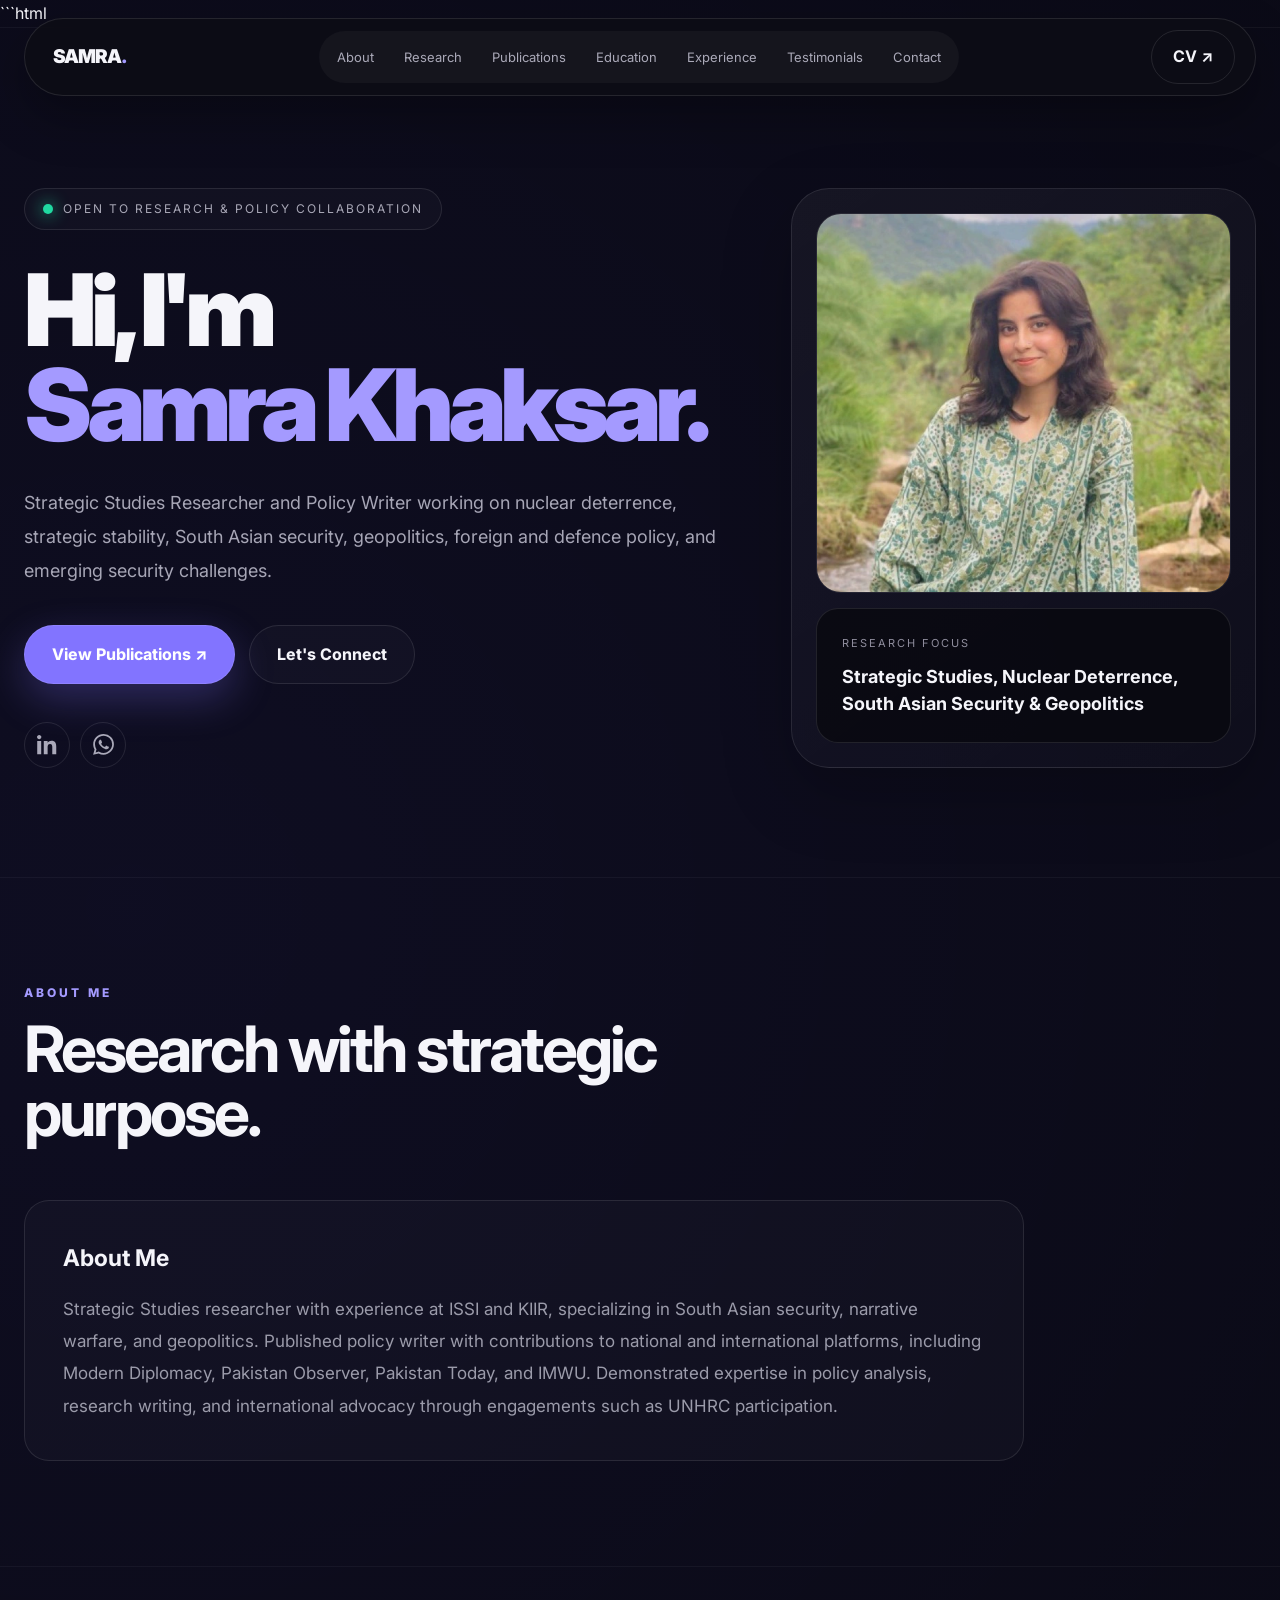
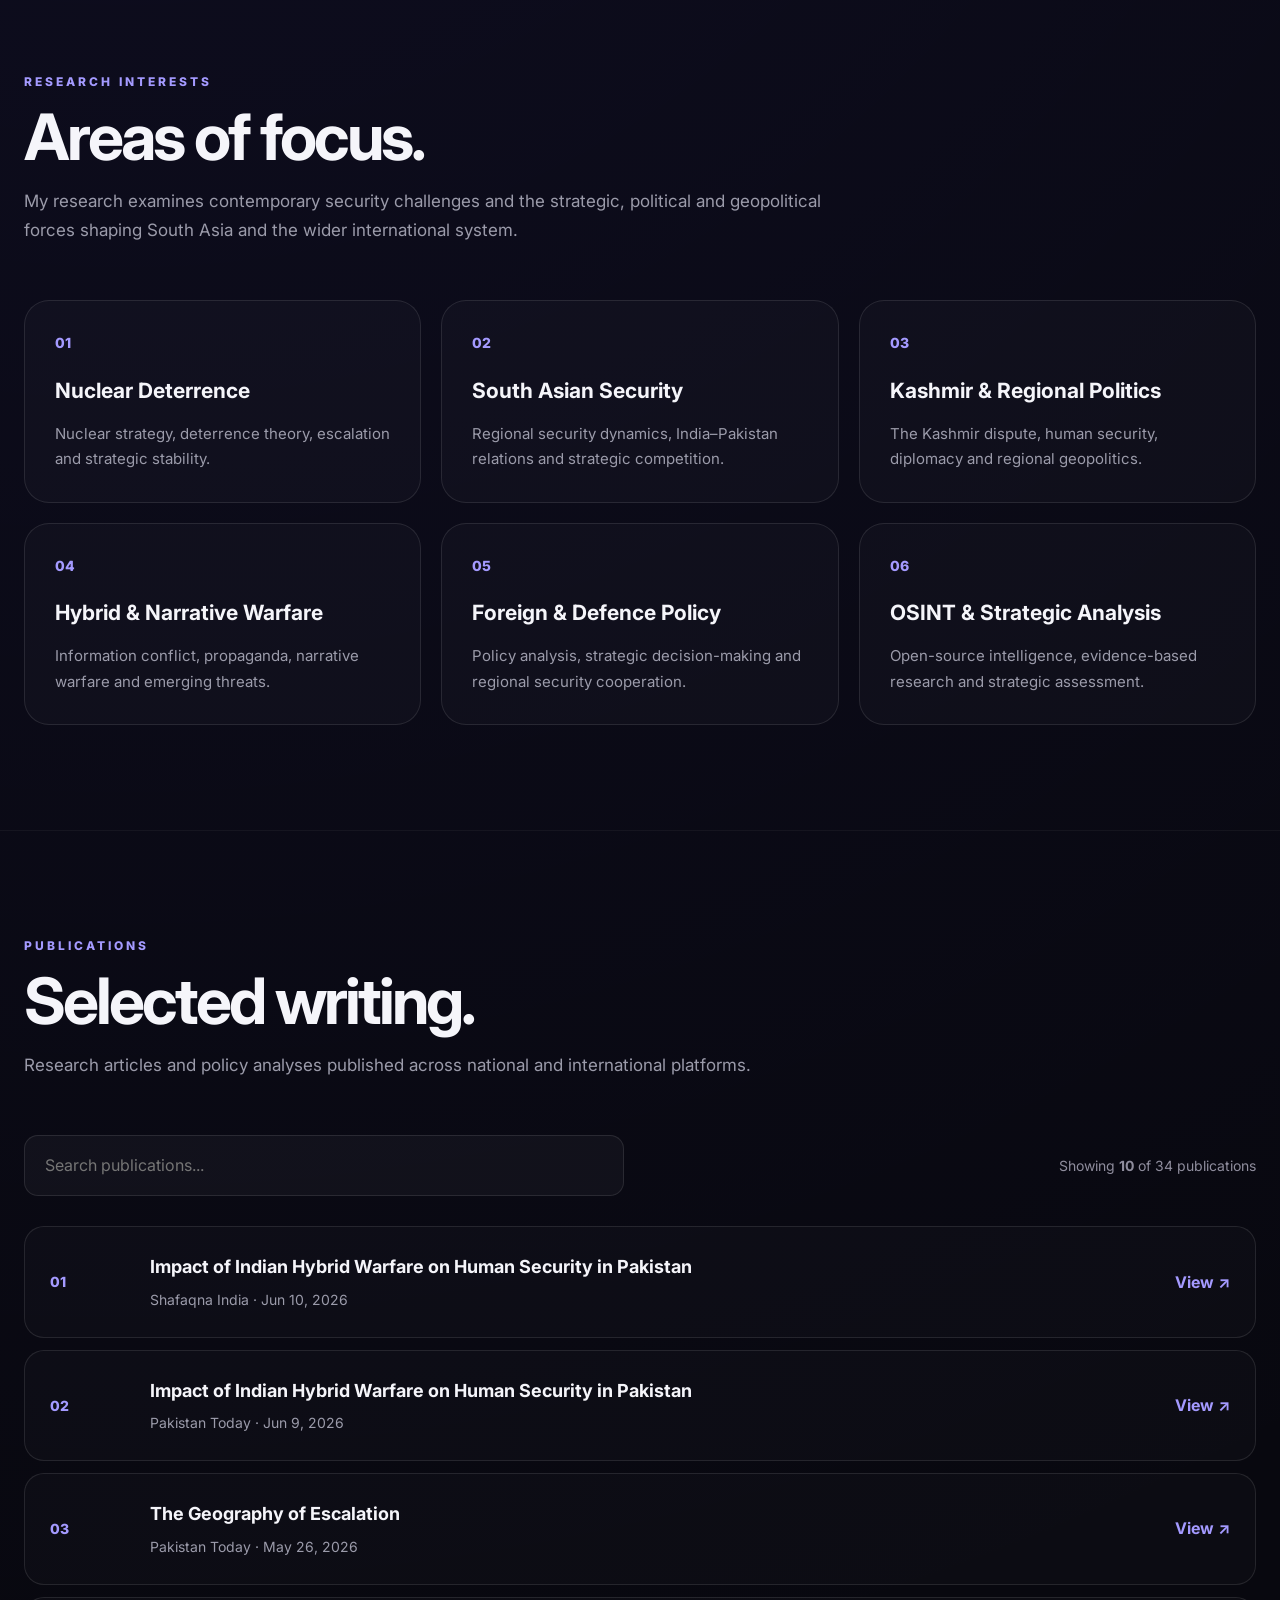
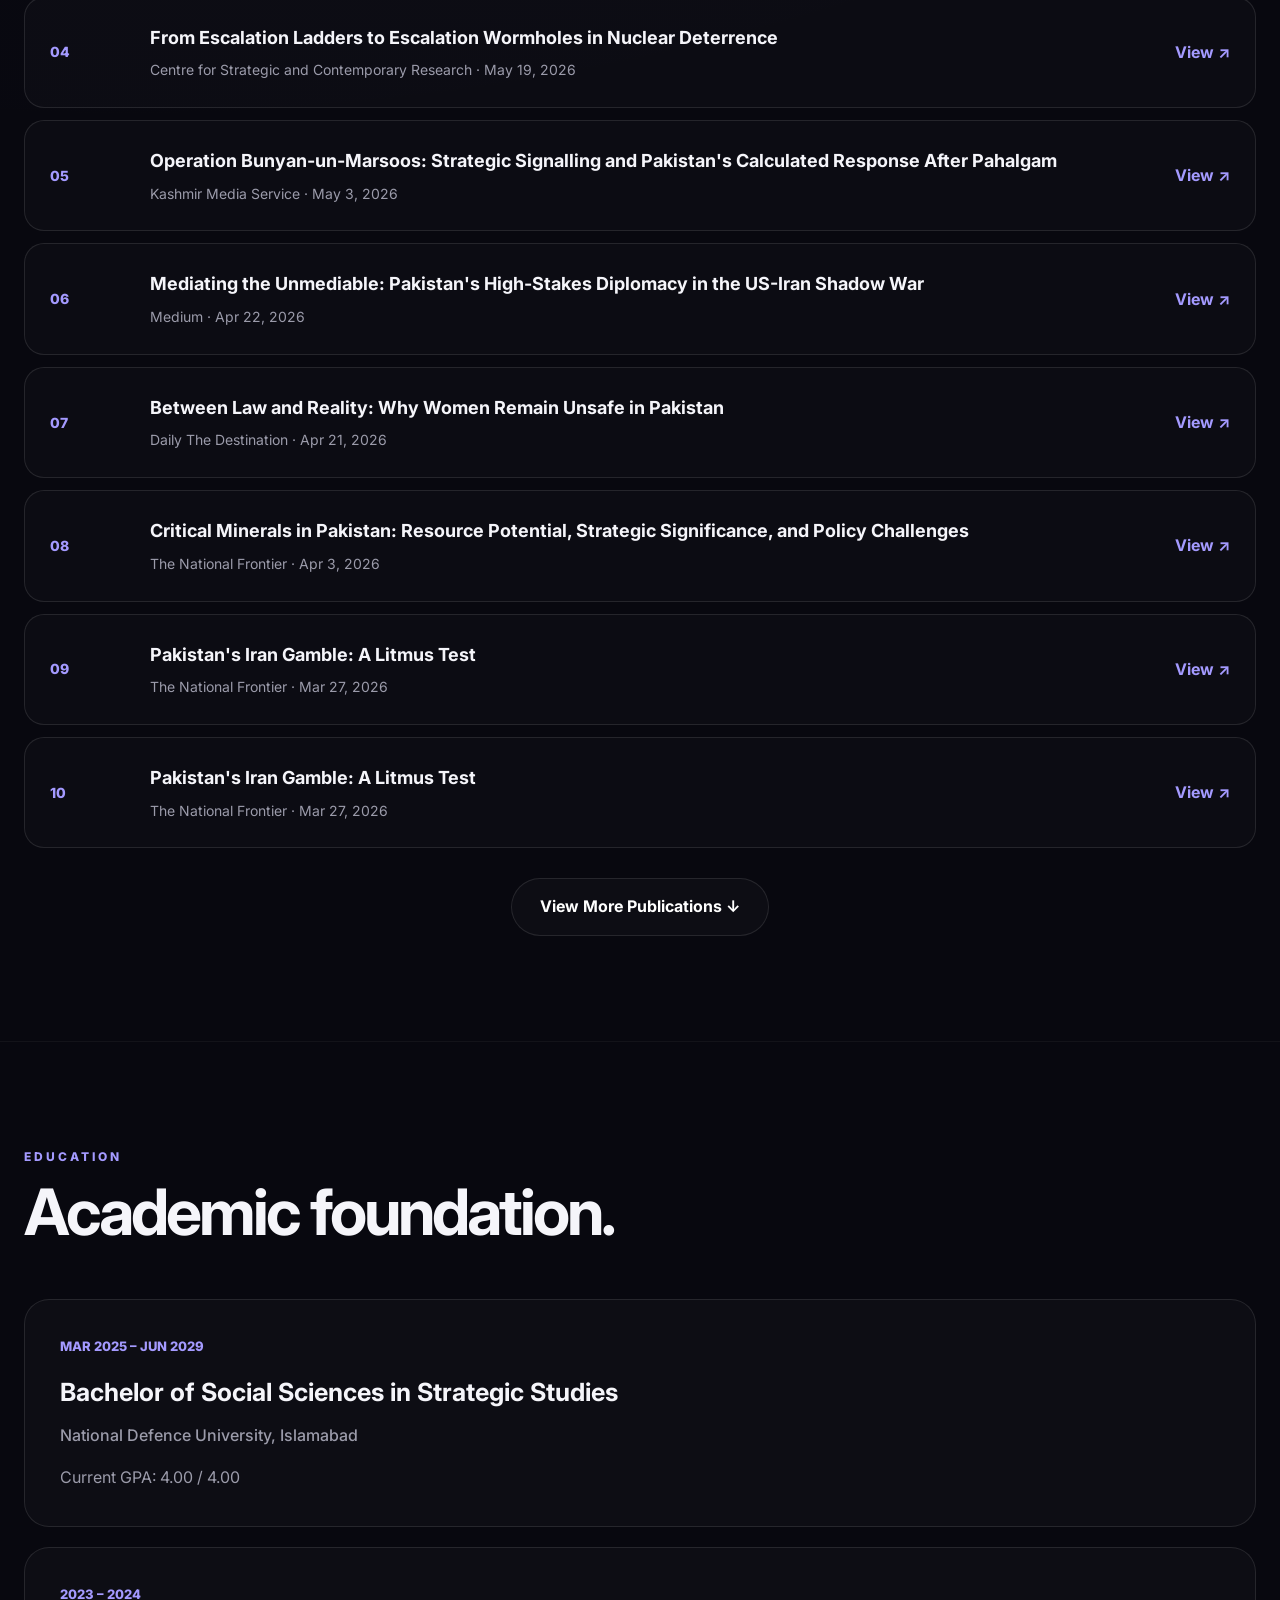
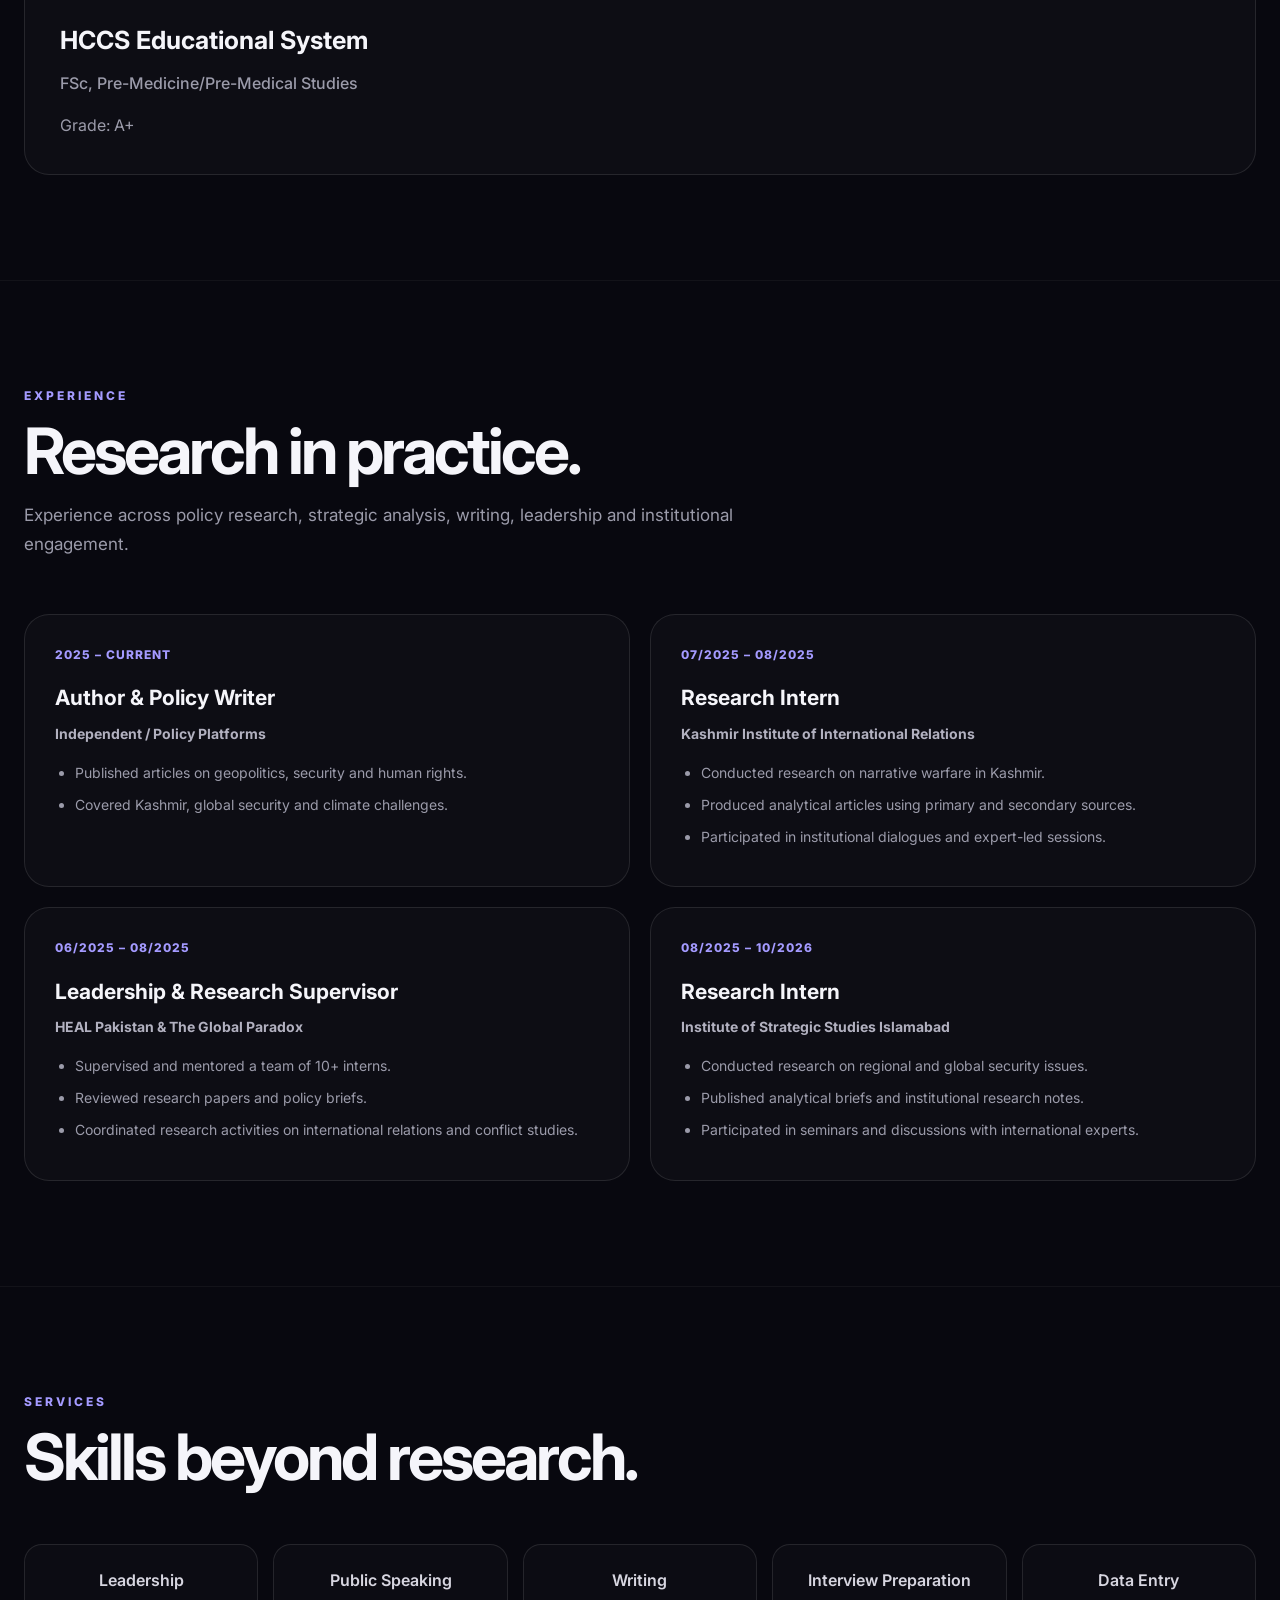
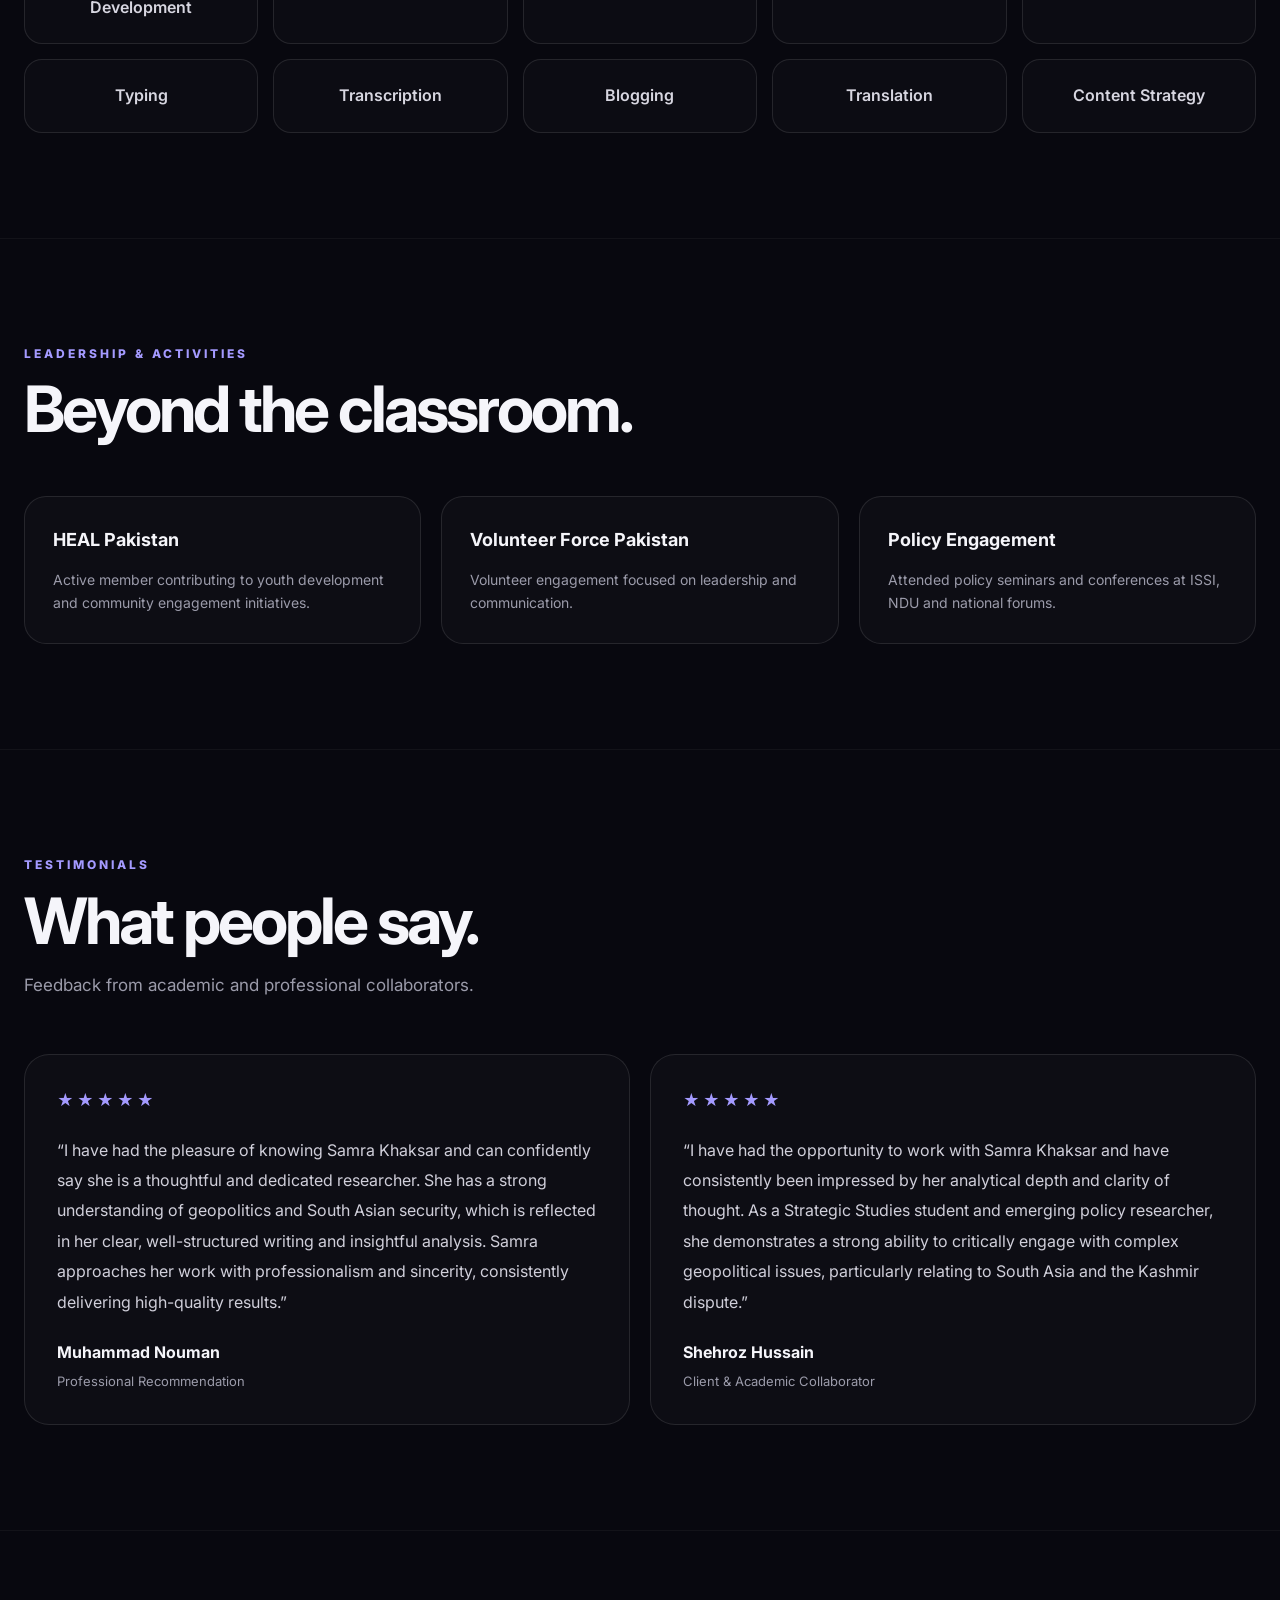
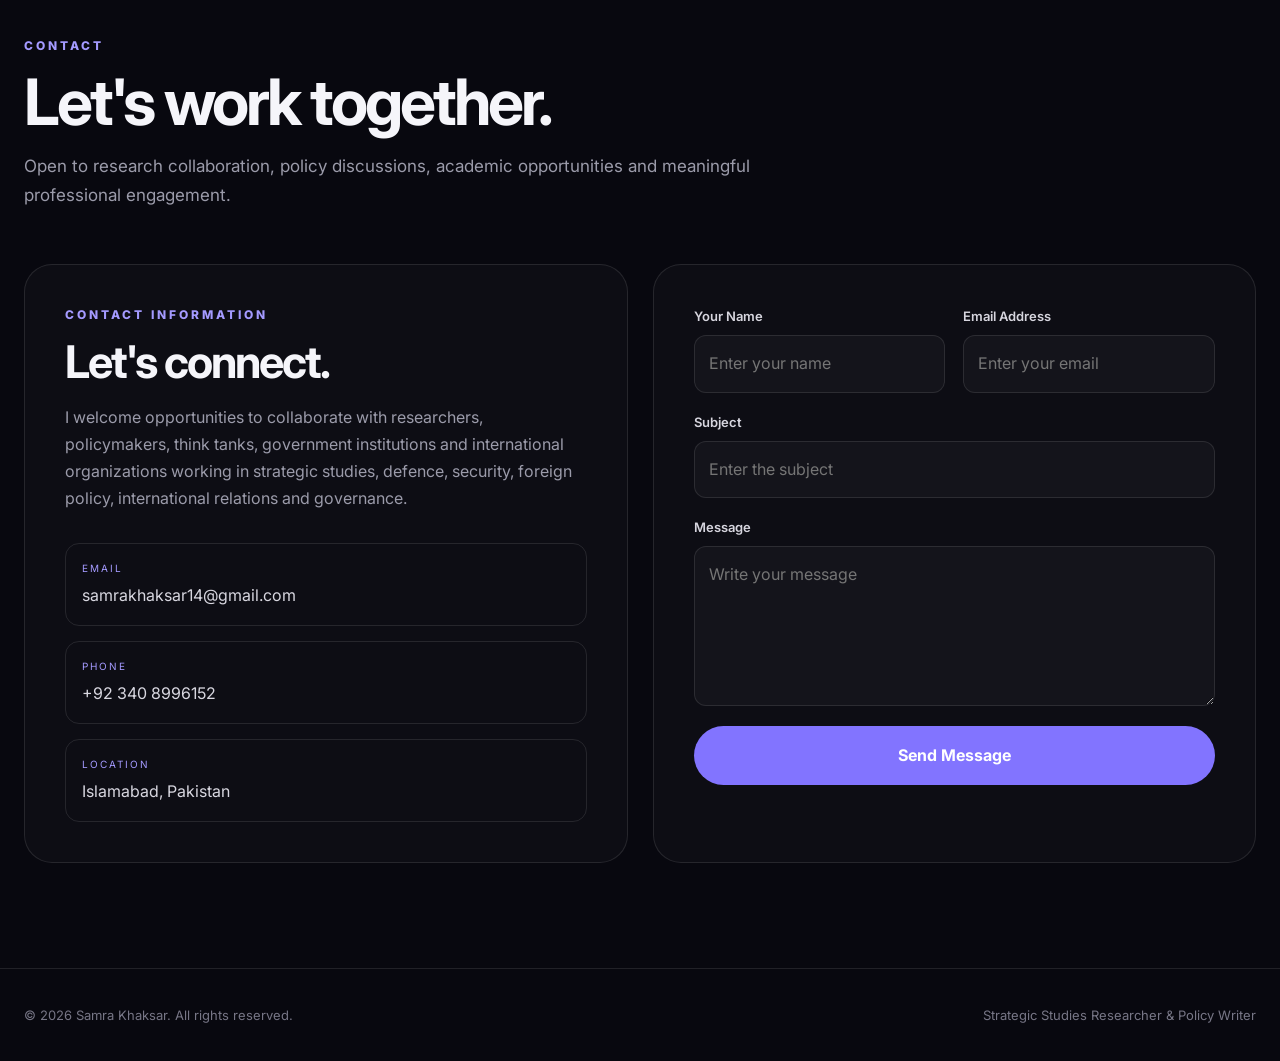
==== index.html @ 2caea09d "Update index.html" ====
```html
<!DOCTYPE html>
<html lang="en">

<head>

    <meta charset="UTF-8">

    <meta name="viewport"
        content="width=device-width, initial-scale=1.0">

    <meta name="description"
        content="Portfolio of Samra Khaksar — Strategic Studies Researcher, Policy Writer and Social Sciences scholar specializing in nuclear deterrence, strategic stability, South Asian security, geopolitics and foreign policy.">

    <meta name="keywords"
        content="Samra Khaksar, Strategic Studies, Researcher, Policy Writer, South Asian Security, Nuclear Deterrence, Geopolitics, Foreign Policy, OSINT">

    <meta name="author"
        content="Samra Khaksar">

    <title>Samra Khaksar | Strategic Studies Researcher</title>


    <!-- FAVICON -->
    <link
        rel="icon"
        type="image/svg+xml"
        href="data:image/svg+xml,%3Csvg xmlns='http://www.w3.org/2000/svg' viewBox='0 0 512 512'%3E%3Crect width='512' height='512' rx='110' fill='%230d0d17'/%3E%3Ccircle cx='256' cy='245' r='190' fill='%238274ff' opacity='.12'/%3E%3Cpath d='M112 185L256 112l144 73-144 73z' fill='%238274ff' stroke='%23a49aff' stroke-width='12'/%3E%3Cpath d='M155 218v49c0 51 46 84 101 84s101-33 101-84v-49' fill='%235148b9' stroke='%23a49aff' stroke-width='10'/%3E%3C/svg%3E">


    <!-- FONTS -->
    <link
        rel="preconnect"
        href="https://fonts.googleapis.com">

    <link
        rel="preconnect"
        href="https://fonts.gstatic.com"
        crossorigin>

    <link
        href="https://fonts.googleapis.com/css2?family=Inter:wght@400;500;600;700;800;900&display=swap"
        rel="stylesheet">


    <style>

        * {
            margin: 0;
            padding: 0;
            box-sizing: border-box;
            scroll-behavior: smooth;
        }


        :root {

            --background: #08080f;
            --background-two: #0d0d17;

            --card: #101018;
            --card-two: #141420;

            --text: #f5f5fa;
            --muted: #9b9baa;

            --purple: #8274ff;
            --purple-light: #a49aff;

            --border: rgba(255,255,255,0.10);

            --green: #20d9a1;

            --max-width: 1250px;
        }


        html {
            scroll-behavior: smooth;
            scroll-padding-top: 120px;
        }


        body {

            font-family:
                Inter,
                -apple-system,
                BlinkMacSystemFont,
                "Segoe UI",
                sans-serif;

            background:

                radial-gradient(
                    circle at 10% 10%,
                    rgba(92,79,255,0.08),
                    transparent 30%
                ),

                var(--background);

            color: var(--text);

            line-height: 1.7;

            overflow-x: hidden;
        }


        a {
            text-decoration: none;
            color: inherit;
        }


        img {
            max-width: 100%;
            display: block;
        }


        button,
        input,
        textarea {
            font: inherit;
        }


        button {
            cursor: pointer;
        }


        .container {

            width:
                min(
                    calc(100% - 48px),
                    var(--max-width)
                );

            margin: auto;
        }


        /* ================= NAVIGATION ================= */

        header {

            position: fixed;

            top: 18px;

            left: 0;

            width: 100%;

            z-index: 9999;

            pointer-events: none;
        }


        .navbar {

            min-height: 78px;

            border: 1px solid var(--border);

            border-radius: 40px;

            background:
                rgba(13,13,22,0.94);

            backdrop-filter: blur(20px);

            display: flex;

            align-items: center;

            justify-content: space-between;

            padding:
                0 20px 0 28px;

            box-shadow:
                0 20px 50px rgba(0,0,0,0.30);

            pointer-events: auto;
        }


        .logo {

            font-size: 19px;

            font-weight: 900;

            letter-spacing: -1px;

            white-space: nowrap;
        }


        .logo span {
            color: var(--purple-light);
        }


        .nav-links {

            display: flex;

            align-items: center;

            gap: 4px;

            background:
                rgba(255,255,255,0.035);

            border-radius: 35px;

            padding: 5px;
        }


        .nav-links a {

            color: #aaa9b8;

            padding: 10px 13px;

            border-radius: 25px;

            font-size: 13px;

            transition: 0.25s ease;
        }


        .nav-links a:hover,
        .nav-links a.active {

            background:
                rgba(255,255,255,0.08);

            color: white;
        }


        .resume-btn {

            border:
                1px solid var(--border);

            padding:
                12px 21px;

            border-radius: 30px;

            font-weight: 700;

            transition: 0.25s ease;

            white-space: nowrap;
        }


        .resume-btn:hover {

            background: white;

            color: #09090f;
        }


        .menu-button {

            display: none;

            border:
                1px solid var(--border);

            background:
                rgba(255,255,255,0.03);

            color: white;

            border-radius: 12px;

            padding: 10px 13px;
        }


        /* ================= HERO ================= */

        .hero {

            min-height: 850px;

            display: flex;

            align-items: center;

            padding:
                150px 0 100px;
        }


        .hero-grid {

            display: grid;

            grid-template-columns:
                minmax(0,1.2fr)
                minmax(360px,0.8fr);

            gap: 70px;

            align-items: center;
        }


        .availability {

            display: inline-flex;

            align-items: center;

            gap: 10px;

            border:
                1px solid var(--border);

            background:
                rgba(255,255,255,0.025);

            padding:
                10px 18px;

            border-radius: 30px;

            font-size: 12px;

            letter-spacing: 2px;

            color: #a8a7b6;

            text-transform: uppercase;

            margin-bottom: 32px;
        }


        .availability-dot {

            width: 10px;

            height: 10px;

            border-radius: 50%;

            background: var(--green);

            box-shadow:
                0 0 16px var(--green);
        }


        .hero h1 {

            font-size:
                clamp(
                    58px,
                    8vw,
                    100px
                );

            line-height: 0.95;

            letter-spacing: -6px;

            font-weight: 900;

            margin-bottom: 34px;
        }


        .hero h1 span {
            color: var(--purple-light);
        }


        .hero-description {

            max-width: 760px;

            color: #a7a6b6;

            font-size: 18px;

            line-height: 1.9;

            margin-bottom: 36px;
        }


        .hero-buttons {

            display: flex;

            flex-wrap: wrap;

            gap: 14px;

            margin-bottom: 38px;
        }


        .btn {

            display: inline-flex;

            align-items: center;

            justify-content: center;

            gap: 8px;

            padding:
                15px 27px;

            border-radius: 32px;

            font-weight: 750;

            border:
                1px solid var(--border);

            transition:
                transform .25s ease,
                background .25s ease;
        }


        .btn:hover {
            transform: translateY(-3px);
        }


        .btn-primary {

            background: var(--purple);

            color: white;

            box-shadow:
                0 15px 40px
                rgba(130,116,255,0.28);
        }


        .btn-primary:hover {
            background: #9387ff;
        }


        .btn-secondary {

            background:
                rgba(255,255,255,0.025);
        }


        .btn-secondary:hover {

            background:
                rgba(255,255,255,0.08);
        }


        /* ================= SOCIALS ================= */

        .socials {

            display: flex;

            gap: 10px;
        }


        .social {

            width: 46px;

            height: 46px;

            display: flex;

            align-items: center;

            justify-content: center;

            border:
                1px solid var(--border);

            border-radius: 50%;

            color: #aaa9b9;

            transition: .25s ease;
        }


        .social svg {

            width: 21px;

            height: 21px;

            fill: currentColor;
        }


        .social:hover {

            color: white;

            background: var(--purple);

            border-color: var(--purple);

            transform: translateY(-3px);
        }


        /* ================= PROFILE CARD ================= */

        .hero-card {

            position: relative;

            min-height: 580px;

            border-radius: 38px;

            border:
                1px solid var(--border);

            background:

                linear-gradient(
                    145deg,
                    rgba(255,255,255,0.045),
                    rgba(255,255,255,0.015)
                );

            overflow: hidden;

            padding: 24px;

            display: flex;

            flex-direction: column;

            justify-content: space-between;

            box-shadow:
                0 25px 70px
                rgba(0,0,0,0.22);
        }


        .profile-photo {

            width: 100%;

            height: 380px;

            object-fit: cover;

            object-position: center;

            border-radius: 25px;

            border:
                1px solid
                rgba(255,255,255,0.08);
        }


        .research-card {

            border:
                1px solid var(--border);

            background:
                rgba(8,8,15,0.78);

            border-radius: 22px;

            padding: 25px;
        }


        .research-card small {

            display: block;

            color: #8f8d9d;

            font-size: 11px;

            letter-spacing: 2px;

            text-transform: uppercase;

            margin-bottom: 10px;
        }


        .research-card strong {

            font-size: 18px;

            line-height: 1.5;
        }


        /* ================= SECTIONS ================= */

        section {

            padding:
                105px 0;

            border-top:
                1px solid
                rgba(255,255,255,0.045);
        }


        .section-heading {

            max-width: 800px;

            margin-bottom: 55px;
        }


        .section-label {

            color:
                var(--purple-light);

            text-transform:
                uppercase;

            letter-spacing: 3px;

            font-size: 12px;

            font-weight: 800;

            margin-bottom: 13px;
        }


        .section-heading h2 {

            font-size:
                clamp(
                    40px,
                    5vw,
                    65px
                );

            line-height: 1;

            letter-spacing: -3px;

            margin-bottom: 18px;
        }


        .section-heading p {

            color: var(--muted);

            font-size: 17px;
        }


        /* ================= ABOUT ================= */

        .about-grid {

            display: grid;

            grid-template-columns:
                1fr;

            gap: 24px;
        }


        .about-card {

            border:
                1px solid var(--border);

            background:
                rgba(255,255,255,0.025);

            border-radius: 25px;

            padding: 38px;

            max-width: 1000px;
        }


        .about-card h3 {

            margin-bottom: 15px;

            font-size: 23px;
        }


        .about-card p {

            color: var(--muted);

            line-height: 1.9;

            font-size: 17px;
        }


        /* ================= RESEARCH ================= */

        .research-grid {

            display: grid;

            grid-template-columns:
                repeat(3,1fr);

            gap: 20px;
        }


        .research-item {

            border:
                1px solid var(--border);

            border-radius: 25px;

            padding: 30px;

            background:
                rgba(255,255,255,0.025);

            transition: .25s ease;
        }


        .research-item:hover {

            transform:
                translateY(-5px);

            border-color:
                rgba(130,116,255,0.4);
        }


        .research-number {

            color:
                var(--purple-light);

            font-size: 14px;

            font-weight: 800;

            margin-bottom: 18px;
        }


        .research-item h3 {

            margin-bottom: 12px;

            font-size: 21px;
        }


        .research-item p {

            color: var(--muted);

            font-size: 15px;
        }


        /* ================= PUBLICATIONS ================= */

        .publication-controls {

            display: flex;

            justify-content:
                space-between;

            align-items: center;

            gap: 20px;

            margin-bottom: 30px;
        }


        .search-box {

            width: 100%;

            max-width: 600px;
        }


        .search-box input {

            width: 100%;

            padding:
                16px 20px;

            border-radius: 14px;

            border:
                1px solid var(--border);

            outline: none;

            color: white;

            background:
                rgba(255,255,255,0.035);
        }


        .search-box input:focus {

            border-color:
                var(--purple);
        }


        .publication-count {

            color: #8f8d9d;

            font-size: 14px;

            white-space: nowrap;
        }


        .publications-list {

            display: flex;

            flex-direction: column;

            gap: 12px;
        }


        .publication {

            display: grid;

            grid-template-columns:
                75px 1fr auto;

            gap: 25px;

            align-items: center;

            border:
                1px solid var(--border);

            background:
                rgba(255,255,255,0.02);

            padding: 25px;

            border-radius: 20px;

            transition: .25s ease;
        }


        .publication:hover {

            background:
                rgba(255,255,255,0.045);

            border-color:
                rgba(130,116,255,0.35);
        }


        .publication-number {

            color:
                var(--purple-light);

            font-size: 14px;

            font-weight: 800;
        }


        .publication h3 {

            font-size: 18px;

            margin-bottom: 5px;
        }


        .publication p {

            color: var(--muted);

            font-size: 14px;
        }


        .publication-link {

            color:
                var(--purple-light);

            font-weight: 700;

            white-space: nowrap;
        }


        .publication.hidden-publication {
            display: none;
        }


        .view-more-wrapper {

            display: flex;

            justify-content: center;

            margin-top: 30px;
        }


        .view-more-btn {

            display: inline-flex;

            align-items: center;

            justify-content: center;

            gap: 8px;

            padding: 14px 28px;

            border:
                1px solid var(--border);

            border-radius: 30px;

            background:
                rgba(255,255,255,0.025);

            color: white;

            font-weight: 700;

            transition: .25s ease;
        }


        .view-more-btn:hover {

            background: var(--purple);

            border-color: var(--purple);

            transform: translateY(-3px);
        }


        /* ================= EDUCATION ================= */

        .education-list {

            display: flex;

            flex-direction: column;

            gap: 20px;
        }


        .education-card {

            border:
                1px solid var(--border);

            border-radius: 25px;

            padding: 35px;

            background:
                rgba(255,255,255,0.025);
        }


        .education-card .date {

            color: var(--purple-light);

            font-size: 13px;

            font-weight: 800;

            margin-bottom: 14px;
        }


        .education-card h3 {

            font-size: 25px;

            margin-bottom: 8px;
        }


        .education-card h4 {

            color: var(--muted);

            font-size: 16px;

            font-weight: 500;

            margin-bottom: 15px;
        }


        .education-card p {

            color: var(--muted);
        }


        /* ================= EXPERIENCE ================= */

        .experience-grid {

            display: grid;

            grid-template-columns:
                1fr 1fr;

            gap: 20px;
        }


        .experience-card {

            border:
                1px solid var(--border);

            border-radius: 25px;

            padding: 30px;

            background:
                rgba(255,255,255,0.025);

            transition: .25s ease;
        }


        .experience-card:hover {

            transform:
                translateY(-4px);

            border-color:
                rgba(130,116,255,0.4);
        }


        .experience-card .date {

            color: var(--purple-light);

            font-size: 12px;

            font-weight: 800;

            letter-spacing: 1px;

            margin-bottom: 15px;
        }


        .experience-card h3 {

            font-size: 21px;

            margin-bottom: 6px;
        }


        .experience-card h4 {

            color: #b2b1c0;

            font-size: 14px;

            margin-bottom: 15px;
        }


        .experience-card p {

            color: var(--muted);

            font-size: 14px;

            margin-bottom: 12px;
        }


        .experience-card ul {

            padding-left: 20px;

            color: var(--muted);

            font-size: 14px;
        }


        .experience-card li {
            margin-bottom: 8px;
        }


        /* ================= SERVICES ================= */

        .services-grid {

            display: grid;

            grid-template-columns:
                repeat(5,1fr);

            gap: 15px;
        }


        .service-item {

            border:
                1px solid var(--border);

            border-radius: 18px;

            padding: 22px;

            text-align: center;

            color: #d7d6e0;

            background:
                rgba(255,255,255,0.02);

            font-weight: 600;

            transition: .25s ease;
        }


        .service-item:hover {

            background:
                rgba(130,116,255,0.12);

            border-color:
                var(--purple);

            transform:
                translateY(-4px);
        }


        /* ================= ACTIVITIES ================= */

        .activities-list {

            display: grid;

            grid-template-columns:
                1fr 1fr 1fr;

            gap: 20px;
        }


        .activity-card {

            border:
                1px solid var(--border);

            border-radius: 22px;

            padding: 28px;

            background:
                rgba(255,255,255,0.025);
        }


        .activity-card h3 {

            font-size: 18px;

            margin-bottom: 12px;
        }


        .activity-card p {

            color: var(--muted);

            font-size: 14px;
        }


        /* ================= TESTIMONIALS ================= */

        .testimonials {

            display: grid;

            grid-template-columns:
                1fr 1fr;

            gap: 20px;
        }


        .testimonial {

            border:
                1px solid var(--border);

            border-radius: 25px;

            padding: 32px;

            background:
                rgba(255,255,255,0.025);
        }


        .stars {

            color:
                var(--purple-light);

            margin-bottom: 20px;

            letter-spacing: 3px;
        }


        .testimonial p {

            color: #d0cfda;

            line-height: 1.9;

            margin-bottom: 22px;
        }


        .testimonial strong {

            display: block;

            font-size: 16px;

            margin-bottom: 4px;
        }


        .testimonial span {

            color: var(--muted);

            font-size: 13px;
        }


        /* ================= CONTACT ================= */

        .contact-wrapper {

            display: grid;

            grid-template-columns:
                1fr 1fr;

            gap: 25px;
        }


        .contact-intro,
        .contact-form-box {

            border:
                1px solid var(--border);

            border-radius: 28px;

            padding: 40px;

            background:
                rgba(255,255,255,0.025);
        }


        .contact-intro h2 {

            font-size: 45px;

            line-height: 1;

            letter-spacing: -2px;

            margin-bottom: 20px;
        }


        .contact-intro > p {

            color: var(--muted);

            margin-bottom: 30px;
        }


        .contact-details {

            display: flex;

            flex-direction: column;

            gap: 15px;
        }


        .contact-detail {

            padding: 16px;

            border:
                1px solid var(--border);

            border-radius: 14px;

            color: #d8d7e0;
        }


        .contact-detail small {

            display: block;

            color: var(--purple-light);

            text-transform: uppercase;

            letter-spacing: 2px;

            font-size: 10px;

            margin-bottom: 5px;
        }


        .form-grid {

            display: grid;

            grid-template-columns:
                1fr 1fr;

            gap: 18px;
        }


        .form-group {

            display: flex;

            flex-direction: column;

            gap: 8px;
        }


        .form-group.full {
            grid-column: 1 / -1;
        }


        .form-group label {

            color: #d7d6df;

            font-size: 13px;

            font-weight: 600;
        }


        .form-group input,
        .form-group textarea {

            width: 100%;

            border:
                1px solid var(--border);

            background:
                rgba(255,255,255,0.03);

            color: white;

            padding: 14px;

            border-radius: 12px;

            outline: none;
        }


        .form-group textarea {

            min-height: 160px;

            resize: vertical;
        }


        .form-submit {

            margin-top: 20px;

            width: 100%;

            border: none;

            background: var(--purple);

            color: white;

            padding: 16px;

            border-radius: 30px;

            font-weight: 700;
        }


        /* ================= FOOTER ================= */

        footer {

            border-top:
                1px solid var(--border);

            padding:
                35px 0;

            color: #777686;

            font-size: 13px;
        }


        .footer-content {

            display: flex;

            justify-content:
                space-between;

            gap: 20px;

            align-items: center;
        }


        /* ================= BACK TO TOP ================= */

        .back-to-top {

            position: fixed;

            right: 28px;

            bottom: 28px;

            width: 58px;

            height: 58px;

            border-radius: 50%;

            border:
                1px solid var(--border);

            background:
                rgba(13,13,22,0.92);

            color: white;

            display: flex;

            align-items: center;

            justify-content: center;

            font-size: 24px;

            z-index: 999;

            opacity: 0;

            visibility: hidden;

            transform:
                translateY(10px);

            transition: .3s ease;
        }


        .back-to-top.show {

            opacity: 1;

            visibility: visible;

            transform:
                translateY(0);
        }


        .back-to-top:hover {

            background:
                var(--purple);

            border-color:
                var(--purple);
        }


        /* ================= RESPONSIVE ================= */

        @media (max-width: 1100px) {

            .nav-links a {

                padding:
                    9px 9px;

                font-size: 12px;
            }


            .hero-grid {
                gap: 40px;
            }


            .services-grid {
                grid-template-columns: repeat(3,1fr);
            }
        }


        @media (max-width: 900px) {

            header {
                top: 8px;
            }


            .navbar {

                border-radius: 20px;

                min-height: 65px;
            }


            .menu-button {
                display: block;
            }


            .nav-links {

                display: none;

                position: absolute;

                top: 78px;

                left: 20px;

                right: 20px;

                flex-direction: column;

                padding: 10px;

                border-radius: 20px;

                background:
                    rgba(13,13,22,0.98);

                border:
                    1px solid var(--border);
            }


            .nav-links.active {
                display: flex;
            }


            .nav-links a {

                width: 100%;

                text-align: center;

                padding: 13px;
            }


            .resume-btn {
                display: none;
            }


            .hero-grid {
                grid-template-columns: 1fr;
            }


            .hero-card {
                max-width: 600px;
            }


            .about-grid,
            .experience-grid,
            .testimonials,
            .contact-wrapper {
                grid-template-columns: 1fr;
            }


            .research-grid {
                grid-template-columns: 1fr 1fr;
            }


            .activities-list {
                grid-template-columns: 1fr;
            }


            .services-grid {
                grid-template-columns: repeat(2,1fr);
            }
        }


        @media (max-width: 650px) {

            .container {

                width:
                    min(
                        calc(100% - 30px),
                        var(--max-width)
                    );
            }


            .hero {

                min-height: auto;

                padding:
                    125px 0 80px;
            }


            .hero h1 {

                font-size: 57px;

                letter-spacing: -3px;
            }


            .hero-description {
                font-size: 16px;
            }


            .hero-card {

                min-height: 500px;

                padding: 15px;
            }


            .profile-photo {
                height: 320px;
            }


            section {
                padding: 75px 0;
            }


            .section-heading h2 {
                font-size: 42px;
            }


            .research-grid,
            .services-grid {
                grid-template-columns: 1fr;
            }


            .publication {

                grid-template-columns:
                    1fr;

                gap: 10px;
            }


            .publication-number {
                font-size: 12px;
            }


            .publication-link {

                display: inline-block;

                margin-top: 8px;
            }


            .publication-controls {

                flex-direction: column;

                align-items: stretch;
            }


            .publication-count {
                white-space: normal;
            }


            .contact-intro,
            .contact-form-box {
                padding: 28px;
            }


            .contact-intro h2 {
                font-size: 38px;
            }


            .form-grid {
                grid-template-columns: 1fr;
            }


            .form-group.full {
                grid-column: auto;
            }


            .footer-content {

                flex-direction: column;

                align-items: flex-start;
            }


            .back-to-top {

                right: 18px;

                bottom: 18px;

                width: 52px;

                height: 52px;
            }
        }

    </style>

</head>


<body>


    <!-- ================= NAVIGATION ================= -->

    <header>

        <div class="container">

            <nav class="navbar">

                <a
                    href="#home"
                    class="logo">

                    SAMRA<span>.</span>

                </a>


                <div
                    class="nav-links"
                    id="navLinks">

                    <a href="#about">About</a>

                    <a href="#research">Research</a>

                    <a href="#publications">Publications</a>

                    <a href="#education">Education</a>

                    <a href="#experience">Experience</a>

                    <a href="#testimonials">Testimonials</a>

                    <a href="#contact">Contact</a>

                </div>


                <a
                    href="Curriculum Vitae.pdf"
                    class="resume-btn"
                    target="_blank"
                    rel="noopener noreferrer">

                    CV ↗

                </a>


                <button
                    class="menu-button"
                    id="menuButton"
                    aria-label="Open navigation">

                    ☰

                </button>

            </nav>

        </div>

    </header>


    <main>


        <!-- ================= HOME ================= -->

        <section
            id="home"
            class="hero">

            <div class="container">

                <div class="hero-grid">


                    <div>

                        <div class="availability">

                            <span
                                class="availability-dot">
                            </span>

                            Open to Research & Policy Collaboration

                        </div>


                        <h1>

                            Hi, I'm

                            <br>

                            <span>
                                Samra Khaksar.
                            </span>

                        </h1>


                        <p class="hero-description">

                            Strategic Studies Researcher and Policy Writer
                            working on nuclear deterrence, strategic stability,
                            South Asian security, geopolitics, foreign and
                            defence policy, and emerging security challenges.

                        </p>


                        <div class="hero-buttons">

                            <a
                                href="#publications"
                                class="btn btn-primary">

                                View Publications ↗

                            </a>


                            <a
                                href="#contact"
                                class="btn btn-secondary">

                                Let's Connect

                            </a>

                        </div>


                        <div class="socials">

                            <a
                                href="https://www.linkedin.com/in/samra-khaksar-b098bb334"
                                class="social"
                                target="_blank"
                                rel="noopener noreferrer"
                                title="LinkedIn"
                                aria-label="LinkedIn">

                                <svg
                                    viewBox="0 0 24 24">

                                    <path
                                        d="M4.98 3.5C4.98 4.88 3.86 6 2.5 6S0 4.88 0 3.5 1.12 1 2.5 1 5 2.12 5 3.5zM.25 8H4.8v15H.25V8zM7.75 8h4.36v2.05h.06c.61-1.15 2.09-2.36 4.3-2.36C21.07 7.69 22 10.7 22 14.61V23h-4.55v-7.43c0-1.77-.03-4.05-2.47-4.05-2.47 0-2.85 1.93-2.85 3.92V23H7.75V8z">
                                    </path>

                                </svg>

                            </a>


                            <a
                                href="https://wa.me/923408996152"
                                class="social"
                                target="_blank"
                                rel="noopener noreferrer"
                                title="WhatsApp"
                                aria-label="WhatsApp">

                                <svg
                                    viewBox="0 0 24 24">

                                    <path
                                        d="M20.52 3.48A11.86 11.86 0 0012.08 0C5.55 0 .24 5.31.24 11.84c0 2.08.54 4.11 1.57 5.89L.13 23.82l6.24-1.64a11.8 11.8 0 005.7 1.45h.01c6.53 0 11.84-5.31 11.84-11.84 0-3.16-1.23-6.12-3.4-8.31zM12.08 21.64a9.78 9.78 0 01-4.99-1.37l-.36-.21-3.7.97.99-3.61-.23-.37a9.8 9.8 0 01-1.5-5.22c0-5.41 4.4-9.81 9.81-9.81 2.62 0 5.08 1.02 6.93 2.88a9.74 9.74 0 012.87 6.94c0 5.41-4.4 9.81-9.82 9.81zm5.38-7.35c-.29-.14-1.71-.84-1.97-.94-.26-.1-.45-.14-.64.14-.19.29-.74.94-.91 1.13-.17.19-.33.21-.62.07-.29-.14-1.2-.44-2.29-1.4-.85-.76-1.42-1.69-1.59-1.98-.17-.29-.02-.45.13-.59.13-.13.29-.33.43-.5.14-.17.19-.29.29-.48.1-.19.05-.36-.02-.5-.07-.14-.64-1.55-.88-2.12-.23-.55-.47-.47-.64-.48h-.55c-.19 0-.5.07-.76.36-.26.29-1 0.98-1 2.39s1.03 2.78 1.17 2.97c.14.19 2.03 3.1 4.91 4.35.69.3 1.23.48 1.65.62.69.22 1.31.19 1.8.12.55-.08 1.71-.7 1.95-1.37.24-.67.24-1.25.17-1.37-.07-.12-.26-.19-.55-.33z">
                                    </path>

                                </svg>

                            </a>

                        </div>

                    </div>


                    <div class="hero-card">

                        <img
                            src="samra.jpg"
                            alt="Samra Khaksar"
                            class="profile-photo">


                        <div class="research-card">

                            <small>
                                Research Focus
                            </small>

                            <strong>

                                Strategic Studies, Nuclear Deterrence,
                                South Asian Security & Geopolitics

                            </strong>

                        </div>

                    </div>

                </div>

            </div>

        </section>


        <!-- ================= ABOUT ================= -->

        <section id="about">

            <div class="container">

                <div class="section-heading">

                    <div class="section-label">
                        About Me
                    </div>

                    <h2>
                        Research with strategic purpose.
                    </h2>

                </div>


                <div class="about-grid">

                    <div class="about-card">

                        <h3>
                            About Me
                        </h3>

                        <p>

                            Strategic Studies researcher with experience at
                            ISSI and KIIR, specializing in South Asian security,
                            narrative warfare, and geopolitics. Published policy
                            writer with contributions to national and
                            international platforms, including Modern Diplomacy,
                            Pakistan Observer, Pakistan Today, and IMWU.
                            Demonstrated expertise in policy analysis, research
                            writing, and international advocacy through
                            engagements such as UNHRC participation.

                        </p>

                    </div>

                </div>

            </div>

        </section>


        <!-- ================= RESEARCH ================= -->

        <section id="research">

            <div class="container">

                <div class="section-heading">

                    <div class="section-label">
                        Research Interests
                    </div>

                    <h2>
                        Areas of focus.
                    </h2>

                    <p>

                        My research examines contemporary security challenges
                        and the strategic, political and geopolitical forces
                        shaping South Asia and the wider international system.

                    </p>

                </div>


                <div class="research-grid">


                    <div class="research-item">

                        <div class="research-number">
                            01
                        </div>

                        <h3>
                            Nuclear Deterrence
                        </h3>

                        <p>

                            Nuclear strategy, deterrence theory,
                            escalation and strategic stability.

                        </p>

                    </div>


                    <div class="research-item">

                        <div class="research-number">
                            02
                        </div>

                        <h3>
                            South Asian Security
                        </h3>

                        <p>

                            Regional security dynamics, India–Pakistan
                            relations and strategic competition.

                        </p>

                    </div>


                    <div class="research-item">

                        <div class="research-number">
                            03
                        </div>

                        <h3>
                            Kashmir & Regional Politics
                        </h3>

                        <p>

                            The Kashmir dispute, human security,
                            diplomacy and regional geopolitics.

                        </p>

                    </div>


                    <div class="research-item">

                        <div class="research-number">
                            04
                        </div>

                        <h3>
                            Hybrid & Narrative Warfare
                        </h3>

                        <p>

                            Information conflict, propaganda,
                            narrative warfare and emerging threats.

                        </p>

                    </div>


                    <div class="research-item">

                        <div class="research-number">
                            05
                        </div>

                        <h3>
                            Foreign & Defence Policy
                        </h3>

                        <p>

                            Policy analysis, strategic decision-making
                            and regional security cooperation.

                        </p>

                    </div>


                    <div class="research-item">

                        <div class="research-number">
                            06
                        </div>

                        <h3>
                            OSINT & Strategic Analysis
                        </h3>

                        <p>

                            Open-source intelligence, evidence-based
                            research and strategic assessment.

                        </p>

                    </div>

                </div>

            </div>

        </section>


        <!-- ================= PUBLICATIONS ================= -->

        <section id="publications">

            <div class="container">

                <div class="section-heading">

                    <div class="section-label">
                        Publications
                    </div>

                    <h2>
                        Selected writing.
                    </h2>

                    <p>

                        Research articles and policy analyses published across
                        national and international platforms.

                    </p>

                </div>


                <div class="publication-controls">

                    <div class="search-box">

                        <input
                            type="text"
                            id="publicationSearch"
                            placeholder="Search publications...">

                    </div>


                    <div class="publication-count">

                        Showing
                        <strong id="visibleCount">10</strong>
                        of 34 publications

                    </div>

                </div>


                <div
                    class="publications-list"
                    id="publicationsList">

                    <!-- KEEPING ALL 34 PUBLICATIONS EXACTLY AS PROVIDED -->

                    <!-- PUBLICATION 01 -->

                    <article class="publication">

                        <div class="publication-number">01</div>

                        <div>

                            <h3>
                                Impact of Indian Hybrid Warfare on Human Security in Pakistan
                            </h3>

                            <p>
                                Shafaqna India · Jun 10, 2026
                            </p>

                        </div>

                        <a
                            href="https://india.shafaqna.com/EN/impact-of-indian-hybrid-warfare-on-human-security-in-pakistan/"
                            class="publication-link"
                            target="_blank"
                            rel="noopener noreferrer">

                            View ↗

                        </a>

                    </article>


                    <!-- PUBLICATION 02 -->

                    <article class="publication">

                        <div class="publication-number">02</div>

                        <div>

                            <h3>
                                Impact of Indian Hybrid Warfare on Human Security in Pakistan
                            </h3>

                            <p>
                                Pakistan Today · Jun 9, 2026
                            </p>

                        </div>

                        <a
                            href="https://www.pakistantoday.com.pk/2026/06/09/impact-of-indian-hybrid-warfare-on-human-security-in-pakistan"
                            class="publication-link"
                            target="_blank"
                            rel="noopener noreferrer">

                            View ↗

                        </a>

                    </article>


                    <!-- PUBLICATION 03 -->

                    <article class="publication">

                        <div class="publication-number">03</div>

                        <div>

                            <h3>
                                The Geography of Escalation
                            </h3>

                            <p>
                                Pakistan Today · May 26, 2026
                            </p>

                        </div>

                        <a
                            href="https://www.pakistantoday.com.pk/2026/05/26/the-geography-of-escalation"
                            class="publication-link"
                            target="_blank"
                            rel="noopener noreferrer">

                            View ↗

                        </a>

                    </article>


                    <!-- PUBLICATION 04 -->

                    <article class="publication">

                        <div class="publication-number">04</div>

                        <div>

                            <h3>
                                From Escalation Ladders to Escalation Wormholes in Nuclear Deterrence
                            </h3>

                            <p>
                                Centre for Strategic and Contemporary Research · May 19, 2026
                            </p>

                        </div>

                        <a
                            href="https://cscr.pk/explore/themes/defense-security/from-escalation-ladders-to-escalation-wormholes-in-nuclear-deterrence/"
                            class="publication-link"
                            target="_blank"
                            rel="noopener noreferrer">

                            View ↗

                        </a>

                    </article>


                    <!-- PUBLICATION 05 -->

                    <article class="publication">

                        <div class="publication-number">05</div>

                        <div>

                            <h3>
                                Operation Bunyan-un-Marsoos: Strategic Signalling and Pakistan's Calculated Response After Pahalgam
                            </h3>

                            <p>
                                Kashmir Media Service · May 3, 2026
                            </p>

                        </div>

                        <a
                            href="https://kmsnews.org/kms/2026/05/03/operation-bunyan-un-marsoos-strategic-signalling-and-pakistans-calculated-response-after-pahalgam.html"
                            class="publication-link"
                            target="_blank"
                            rel="noopener noreferrer">

                            View ↗

                        </a>

                    </article>


                    <!-- PUBLICATION 06 -->

                    <article class="publication">

                        <div class="publication-number">06</div>

                        <div>

                            <h3>
                                Mediating the Unmediable: Pakistan's High-Stakes Diplomacy in the US-Iran Shadow War
                            </h3>

                            <p>
                                Medium · Apr 22, 2026
                            </p>

                        </div>

                        <a
                            href="https://medium.com/@samrakhaksar14/mediating-the-unmediable-pakistans-high-stakes-diplomacy-in-the-us-iran-shadow-war-0d0ad8af4f71"
                            class="publication-link"
                            target="_blank"
                            rel="noopener noreferrer">

                            View ↗

                        </a>

                    </article>


                    <!-- PUBLICATION 07 -->

                    <article class="publication">

                        <div class="publication-number">07</div>

                        <div>

                            <h3>
                                Between Law and Reality: Why Women Remain Unsafe in Pakistan
                            </h3>

                            <p>
                                Daily The Destination · Apr 21, 2026
                            </p>

                        </div>

                        <a
                            href="https://dailythedestination.com/flipbook/20-04-2026-isb/"
                            class="publication-link"
                            target="_blank"
                            rel="noopener noreferrer">

                            View ↗

                        </a>

                    </article>


                    <!-- PUBLICATION 08 -->

                    <article class="publication">

                        <div class="publication-number">08</div>

                        <div>

                            <h3>
                                Critical Minerals in Pakistan: Resource Potential, Strategic Significance, and Policy Challenges
                            </h3>

                            <p>
                                The National Frontier · Apr 3, 2026
                            </p>

                        </div>

                        <a
                            href="https://thenationalfrontier.com/featured/critical-minerals-in-pakistan-resource-potential-strategic-significance-and-policy-challenges/"
                            class="publication-link"
                            target="_blank"
                            rel="noopener noreferrer">

                            View ↗

                        </a>

                    </article>


                    <!-- PUBLICATION 09 -->

                    <article class="publication">

                        <div class="publication-number">09</div>

                        <div>

                            <h3>
                                Pakistan's Iran Gamble: A Litmus Test
                            </h3>

                            <p>
                                The National Frontier · Mar 27, 2026
                            </p>

                        </div>

                        <a
                            href="https://thenationalfrontier.com/opinion/pakistans-iran-gamble-a-litmus-test/"
                            class="publication-link"
                            target="_blank"
                            rel="noopener noreferrer">

                            View ↗

                        </a>

                    </article>


                    <!-- PUBLICATION 10 -->

                    <article class="publication">

                        <div class="publication-number">10</div>

                        <div>

                            <h3>
                                Pakistan's Iran Gamble: A Litmus Test
                            </h3>

                            <p>
                                The National Frontier · Mar 27, 2026
                            </p>

                        </div>

                        <a
                            href="https://thenationalfrontier.com/opinion/pakistans-iran-gamble-a-litmus-test/"
                            class="publication-link"
                            target="_blank"
                            rel="noopener noreferrer">

                            View ↗

                        </a>

                    </article>


                    <!-- PUBLICATIONS 11-34 -->

                    <article class="publication hidden-publication"><div class="publication-number">11</div><div><h3>Chokepoint Wars: How the Strait of Hormuz Crisis Is Reshaping Global Energy Security</h3><p>Modern Diplomacy · Mar 21, 2026</p></div><a href="https://moderndiplomacy.eu/2026/03/21/chokepoint-wars-how-the-strait-of-hormuz-crisis-is-reshaping-global-energy-security/" class="publication-link" target="_blank" rel="noopener noreferrer">View ↗</a></article>

                    <article class="publication hidden-publication"><div class="publication-number">12</div><div><h3>When Hormuz Falls Silent: A Global Oil Shock and Vulnerability</h3><p>The National Frontier · Mar 17, 2026</p></div><a href="https://thenationalfrontier.com/world/when-hormuz-falls-silent-a-global-oil-shock-and-vulnerability/" class="publication-link" target="_blank" rel="noopener noreferrer">View ↗</a></article>

                    <article class="publication hidden-publication"><div class="publication-number">13</div><div><h3>The Geography of Escalation: Living in an Age of Permanent Crisis</h3><p>Islamabad Centre for Education and Peace · Mar 14, 2026</p></div><a href="https://icep.org.pk/read?Id=124" class="publication-link" target="_blank" rel="noopener noreferrer">View ↗</a></article>

                    <article class="publication hidden-publication"><div class="publication-number">14</div><div><h3>What Pakistan's Entry into the Board of Peace Really Means?</h3><p>The National Frontier · Mar 10, 2026</p></div><a href="https://thenationalfrontier.com/national/what-pakistans-entry-into-the-board-of-peace-really-means/" class="publication-link" target="_blank" rel="noopener noreferrer">View ↗</a></article>

                    <article class="publication hidden-publication"><div class="publication-number">15</div><div><h3>Operation Ghazab lil Haq: Righteous Fury or Strategic Escalation?</h3><p>The National Frontier · Mar 1, 2026</p></div><a href="https://thenationalfrontier.com/opinion/operation-ghazab-lil-haq-righteous-fury-or-strategic-escalation/" class="publication-link" target="_blank" rel="noopener noreferrer">View ↗</a></article>

                    <article class="publication hidden-publication"><div class="publication-number">16</div><div><h3>Border Without Peace: Is Pakistan's Escalation in Afghanistan the Beginning of a Broader Strategic Crisis?</h3><p>The National Frontier · Feb 23, 2026</p></div><a href="https://thenationalfrontier.com/world/border-without-peace-is-pakistans-escalation-in-afghanistan-the-beginning-of-a-broader-strategic-crisis/" class="publication-link" target="_blank" rel="noopener noreferrer">View ↗</a></article>

                    <article class="publication hidden-publication"><div class="publication-number">17</div><div><h3>Beyond the Blast: What the Quetta Attacks Reveal About Pakistan's Balochistan Policy</h3><p>Daily The Destination · Feb 1, 2026</p></div><a href="https://dailythedestination.com/beyond-the-blast-what-the-quetta-attacks-reveal-about-pakistans-balochistan-policy/" class="publication-link" target="_blank" rel="noopener noreferrer">View ↗</a></article>

                    <article class="publication hidden-publication"><div class="publication-number">18</div><div><h3>Türkiye's Evolving Stance on the Jammu and Kashmir Dispute</h3><p>Institute of Strategic Studies Islamabad · Jan 30, 2026</p></div><a href="https://issi.org.pk/issue-brief-on-turkiyes-evolving-stance-on-the-jammu-and-kashmir-dispute-from-early-support-to-erdogans-diplomacy/" class="publication-link" target="_blank" rel="noopener noreferrer">View ↗</a></article>

                    <article class="publication hidden-publication"><div class="publication-number">19</div><div><h3>Karachi on Fire: How Gul Plaza Exposed a City Without a State</h3><p>The National Frontier · Jan 20, 2026</p></div><a href="https://thenationalfrontier.com/national/karachi-on-fire-how-gul-plaza-exposed-a-city-without-a-state/" class="publication-link" target="_blank" rel="noopener noreferrer">View ↗</a></article>

                    <article class="publication hidden-publication"><div class="publication-number">20</div><div><h3>India's Longing for a Limited War with Pakistan</h3><p>Pakistan Today · Jan 13, 2026</p></div><a href="https://www.pakistantoday.com.pk/2026/01/13/indias-longing-for-a-limited-war-with-pakistan" class="publication-link" target="_blank" rel="noopener noreferrer">View ↗</a></article>

                    <article class="publication hidden-publication"><div class="publication-number">21</div><div><h3>Sovereignty on Trial: The Maduro Case and the Resurgence of Great-Power Politics</h3><p>The National Frontier · Jan 8, 2026</p></div><a href="https://thenationalfrontier.com/world/sovereignty-on-trial-the-maduro-case-and-the-resurgence-of-great-power-politics/#google_vignette" class="publication-link" target="_blank" rel="noopener noreferrer">View ↗</a></article>

                    <article class="publication hidden-publication"><div class="publication-number">22</div><div><h3>Weaponization of “Development”!</h3><p>Stratheia · Dec 30, 2025</p></div><a href="https://stratheia.com/weaponization-of-development/" class="publication-link" target="_blank" rel="noopener noreferrer">View ↗</a></article>

                    <article class="publication hidden-publication"><div class="publication-number">23</div><div><h3>China's Policy towards Jammu and Kashmir</h3><p>Institute of Strategic Studies Islamabad · Dec 29, 2025</p></div><a href="https://issi.org.pk/issue-brief-on-chinas-policy-towards-jammu-and-kashmir-dispute/" class="publication-link" target="_blank" rel="noopener noreferrer">View ↗</a></article>

                    <article class="publication hidden-publication"><div class="publication-number">24</div><div><h3>Why the Kashmir Issue Refuses to Die: A Strategic, Not Emotional, Reality</h3><p>Asia Free Press · Dec 22, 2025</p></div><a href="https://www.asiafreepress.com/review/analysis/why-the-kashmir-issue-refuses-to-die-a-strategic-not-emotional-reality/" class="publication-link" target="_blank" rel="noopener noreferrer">View ↗</a></article>

                    <article class="publication hidden-publication"><div class="publication-number">25</div><div><h3>India's Recent Propaganda and Narrative Warfare in Kashmir: A Case Study of Pahalgam Incident</h3><p>KIIR Journal · Dec 10, 2025</p></div><a href="https://www.kiir.org.pk/Research-Paper/indias-recent-propaganda-and-narrative-warfare-in-the-kashmir-dispute-a-case-study-of-the-pahalgam-incident-6453" class="publication-link" target="_blank" rel="noopener noreferrer">View ↗</a></article>

                    <article class="publication hidden-publication"><div class="publication-number">26</div><div><h3>The Right to Exist: Jammu & Kashmir on Human Rights Day</h3><p>Daily Country News · Dec 4, 2025</p></div><a href="https://dailycountrynews.com/the-right-to-exist-jammu-kashmir-on-human-rights-day/" class="publication-link" target="_blank" rel="noopener noreferrer">View ↗</a></article>

                    <article class="publication hidden-publication"><div class="publication-number">27</div><div><h3>Jammu 1947: The Forgotten Genocide that Redrew Kashmir's Soul</h3><p>Daily Country News, Daily The Spokesman, Parliament Times & Daily Hamdard News · Nov 2, 2025</p></div><a href="https://kmsnews.org/kms/2025/10/20/october-27-the-day-kashmir-lost-its-freedom.html" class="publication-link" target="_blank" rel="noopener noreferrer">View ↗</a></article>

                    <article class="publication hidden-publication"><div class="publication-number">28</div><div><h3>October 27: The Day Kashmir Lost Its Freedom</h3><p>Kashmir Media Service · Oct 20, 2025</p></div><a href="https://kmsnews.org/kms/2025/10/20/october-27-the-day-kashmir-lost-its-freedom.html" class="publication-link" target="_blank" rel="noopener noreferrer">View ↗</a></article>

                    <article class="publication hidden-publication"><div class="publication-number">29</div><div><h3>Kashmir: Where Heroes Are Mourned, Not Honored</h3><p>Kashmir Institute of International Relations · Sep 9, 2025</p></div><a href="https://www.kiir.org.pk/blogs/kashmir-where-heroes-are-mourned-not-honored-1504" class="publication-link" target="_blank" rel="noopener noreferrer">View ↗</a></article>

                    <article class="publication hidden-publication"><div class="publication-number">30</div><div><h3>The Spirit of September: Defending Borders, Upholding Freedom</h3><p>Kashmir Media Service · Sep 6, 2025</p></div><a href="https://kmsnews.org/kms/2025/09/06/the-spirit-of-september-defending-borders-upholding-freedom.html" class="publication-link" target="_blank" rel="noopener noreferrer">View ↗</a></article>

                    <article class="publication hidden-publication"><div class="publication-number">31</div><div><h3>From Mountains to Ruins: The Climate Reckoning in Pakhtunkhwa</h3><p>Daily Parliament Times · Aug 22, 2025</p></div><a href="https://www.dailyparliamenttimes.com/2025/08/22/from-mountains-to-ruins-the-climate-reckoning-in-pakhtunkhwa-we-are-on-a-highway-to-climate-hell-with-our-foot-still-on-the-accelerator-antonio-guterrescop27/" class="publication-link" target="_blank" rel="noopener noreferrer">View ↗</a></article>

                    <article class="publication hidden-publication"><div class="publication-number">32</div><div><h3>Warfare Without Borders: The Unfolding Security Crisis of 2025</h3><p>Global Strategem Insight · Aug 8, 2025</p></div><a href="https://thegsinsight.com/warfare-without-borders-the-unfolding-security-crisis-of-2025/" class="publication-link" target="_blank" rel="noopener noreferrer">View ↗</a></article>

                    <article class="publication hidden-publication"><div class="publication-number">33</div><div><h3>Buried in Silence: The Forgotten Women of Balochistan</h3><p>Daily Parliament Times · Jul 31, 2025</p></div><a href="https://www.dailyparliamenttimes.com/2025/07/31/buried-in-silence-the-forgotten-women-of-balochistan/" class="publication-link" target="_blank" rel="noopener noreferrer">View ↗</a></article>

                    <article class="publication hidden-publication"><div class="publication-number">34</div><div><h3>Bleeding India with a Thousand Cuts: Pakistan's Asymmetric Warfare Doctrine</h3><p>World News Pakistan · May 29, 2025</p></div><a href="https://wnp.com.pk/bleeding-india-with-a-thousand-cuts-pakistans-asymmetric-warfare-doctrine/" class="publication-link" target="_blank" rel="noopener noreferrer">View ↗</a></article>

                </div>


                <div
                    class="view-more-wrapper"
                    id="viewMoreWrapper">

                    <button
                        type="button"
                        class="view-more-btn"
                        id="viewMoreBtn">

                        View More Publications ↓

                    </button>

                </div>

            </div>

        </section>


        <!-- ================= EDUCATION ================= -->

        <section id="education">

            <div class="container">

                <div class="section-heading">

                    <div class="section-label">
                        Education
                    </div>

                    <h2>
                        Academic foundation.
                    </h2>

                </div>


                <div class="education-list">


                    <div class="education-card">

                        <div class="date">
                            MAR 2025 – JUN 2029
                        </div>

                        <h3>
                            Bachelor of Social Sciences in Strategic Studies
                        </h3>

                        <h4>
                            National Defence University, Islamabad
                        </h4>

                        <p>
                            Current GPA: 4.00 / 4.00
                        </p>

                    </div>


                    <div class="education-card">

                        <div class="date">
                            2023 – 2024
                        </div>

                        <h3>
                            HCCS Educational System
                        </h3>

                        <h4>
                            FSc, Pre-Medicine/Pre-Medical Studies
                        </h4>

                        <p>
                            Grade: A+
                        </p>

                    </div>

                </div>

            </div>

        </section>


        <!-- ================= EXPERIENCE ================= -->

        <section id="experience">

            <div class="container">

                <div class="section-heading">

                    <div class="section-label">
                        Experience
                    </div>

                    <h2>
                        Research in practice.
                    </h2>

                    <p>

                        Experience across policy research, strategic analysis,
                        writing, leadership and institutional engagement.

                    </p>

                </div>


                <div class="experience-grid">


                    <div class="experience-card">

                        <div class="date">
                            2025 – CURRENT
                        </div>

                        <h3>
                            Author & Policy Writer
                        </h3>

                        <h4>
                            Independent / Policy Platforms
                        </h4>

                        <ul>

                            <li>
                                Published articles on geopolitics, security and human rights.
                            </li>

                            <li>
                                Covered Kashmir, global security and climate challenges.
                            </li>

                        </ul>

                    </div>


                    <div class="experience-card">

                        <div class="date">
                            07/2025 – 08/2025
                        </div>

                        <h3>
                            Research Intern
                        </h3>

                        <h4>
                            Kashmir Institute of International Relations
                        </h4>

                        <ul>

                            <li>
                                Conducted research on narrative warfare in Kashmir.
                            </li>

                            <li>
                                Produced analytical articles using primary and secondary sources.
                            </li>

                            <li>
                                Participated in institutional dialogues and expert-led sessions.
                            </li>

                        </ul>

                    </div>


                    <div class="experience-card">

                        <div class="date">
                            06/2025 – 08/2025
                        </div>

                        <h3>
                            Leadership & Research Supervisor
                        </h3>

                        <h4>
                            HEAL Pakistan & The Global Paradox
                        </h4>

                        <ul>

                            <li>
                                Supervised and mentored a team of 10+ interns.
                            </li>

                            <li>
                                Reviewed research papers and policy briefs.
                            </li>

                            <li>
                                Coordinated research activities on international relations and conflict studies.
                            </li>

                        </ul>

                    </div>


                    <div class="experience-card">

                        <div class="date">
                            08/2025 – 10/2026
                        </div>

                        <h3>
                            Research Intern
                        </h3>

                        <h4>
                            Institute of Strategic Studies Islamabad
                        </h4>

                        <ul>

                            <li>
                                Conducted research on regional and global security issues.
                            </li>

                            <li>
                                Published analytical briefs and institutional research notes.
                            </li>

                            <li>
                                Participated in seminars and discussions with international experts.
                            </li>

                        </ul>

                    </div>

                </div>

            </div>

        </section>


        <!-- ================= SERVICES ================= -->

        <section id="services">

            <div class="container">

                <div class="section-heading">

                    <div class="section-label">
                        Services
                    </div>

                    <h2>
                        Skills beyond research.
                    </h2>

                </div>


                <div class="services-grid">

                    <div class="service-item">Leadership Development</div>
                    <div class="service-item">Public Speaking</div>
                    <div class="service-item">Writing</div>
                    <div class="service-item">Interview Preparation</div>
                    <div class="service-item">Data Entry</div>
                    <div class="service-item">Typing</div>
                    <div class="service-item">Transcription</div>
                    <div class="service-item">Blogging</div>
                    <div class="service-item">Translation</div>
                    <div class="service-item">Content Strategy</div>

                </div>

            </div>

        </section>


        <!-- ================= ACTIVITIES ================= -->

        <section id="activities">

            <div class="container">

                <div class="section-heading">

                    <div class="section-label">
                        Leadership & Activities
                    </div>

                    <h2>
                        Beyond the classroom.
                    </h2>

                </div>


                <div class="activities-list">


                    <div class="activity-card">

                        <h3>
                            HEAL Pakistan
                        </h3>

                        <p>

                            Active member contributing to youth development
                            and community engagement initiatives.

                        </p>

                    </div>


                    <div class="activity-card">

                        <h3>
                            Volunteer Force Pakistan
                        </h3>

                        <p>

                            Volunteer engagement focused on leadership
                            and communication.

                        </p>

                    </div>


                    <div class="activity-card">

                        <h3>
                            Policy Engagement
                        </h3>

                        <p>

                            Attended policy seminars and conferences at
                            ISSI, NDU and national forums.

                        </p>

                    </div>

                </div>

            </div>

        </section>


        <!-- ================= TESTIMONIALS ================= -->

        <section id="testimonials">

            <div class="container">

                <div class="section-heading">

                    <div class="section-label">
                        Testimonials
                    </div>

                    <h2>
                        What people say.
                    </h2>

                    <p>
                        Feedback from academic and professional collaborators.
                    </p>

                </div>


                <div class="testimonials">


                    <div class="testimonial">

                        <div class="stars">
                            ★★★★★
                        </div>

                        <p>

                            “I have had the pleasure of knowing Samra Khaksar
                            and can confidently say she is a thoughtful and
                            dedicated researcher. She has a strong understanding
                            of geopolitics and South Asian security, which is
                            reflected in her clear, well-structured writing and
                            insightful analysis. Samra approaches her work with
                            professionalism and sincerity, consistently
                            delivering high-quality results.”

                        </p>

                        <strong>
                            Muhammad Nouman
                        </strong>

                        <span>
                            Professional Recommendation
                        </span>

                    </div>


                    <div class="testimonial">

                        <div class="stars">
                            ★★★★★
                        </div>

                        <p>

                            “I have had the opportunity to work with Samra
                            Khaksar and have consistently been impressed by her
                            analytical depth and clarity of thought. As a
                            Strategic Studies student and emerging policy
                            researcher, she demonstrates a strong ability to
                            critically engage with complex geopolitical issues,
                            particularly relating to South Asia and the Kashmir
                            dispute.”

                        </p>

                        <strong>
                            Shehroz Hussain
                        </strong>

                        <span>
                            Client & Academic Collaborator
                        </span>

                    </div>

                </div>

            </div>

        </section>


        <!-- ================= CONTACT ================= -->

        <section id="contact">

            <div class="container">

                <div class="section-heading">

                    <div class="section-label">
                        Contact
                    </div>

                    <h2>
                        Let's work together.
                    </h2>

                    <p>

                        Open to research collaboration, policy discussions,
                        academic opportunities and meaningful professional
                        engagement.

                    </p>

                </div>


                <div class="contact-wrapper">


                    <div class="contact-intro">

                        <div class="section-label">
                            Contact Information
                        </div>

                        <h2>
                            Let's connect.
                        </h2>

                        <p>

                            I welcome opportunities to collaborate with
                            researchers, policymakers, think tanks, government
                            institutions and international organizations working
                            in strategic studies, defence, security, foreign
                            policy, international relations and governance.

                        </p>


                        <div class="contact-details">


                            <a
                                href="mailto:samrakhaksar14@gmail.com"
                                class="contact-detail">

                                <small>Email</small>

                                samrakhaksar14@gmail.com

                            </a>


                            <a
                                href="tel:+923408996152"
                                class="contact-detail">

                                <small>Phone</small>

                                +92 340 8996152

                            </a>


                            <div class="contact-detail">

                                <small>Location</small>

                                Islamabad, Pakistan

                            </div>


                        </div>

                    </div>


                    <div class="contact-form-box">

                        <form
                            id="contactForm">

                            <div class="form-grid">


                                <div class="form-group">

                                    <label>
                                        Your Name
                                    </label>

                                    <input
                                        type="text"
                                        id="name"
                                        placeholder="Enter your name"
                                        required>

                                </div>


                                <div class="form-group">

                                    <label>
                                        Email Address
                                    </label>

                                    <input
                                        type="email"
                                        id="email"
                                        placeholder="Enter your email"
                                        required>

                                </div>


                                <div class="form-group full">

                                    <label>
                                        Subject
                                    </label>

                                    <input
                                        type="text"
                                        id="subject"
                                        placeholder="Enter the subject"
                                        required>

                                </div>


                                <div class="form-group full">

                                    <label>
                                        Message
                                    </label>

                                    <textarea
                                        id="message"
                                        placeholder="Write your message"
                                        required></textarea>

                                </div>

                            </div>


                            <button
                                type="submit"
                                class="form-submit">

                                Send Message

                            </button>

                        </form>

                    </div>

                </div>

            </div>

        </section>


    </main>


    <!-- ================= FOOTER ================= -->

    <footer>

        <div class="container">

            <div class="footer-content">

                <p>
                    © <span id="year"></span> Samra Khaksar. All rights reserved.
                </p>

                <p>
                    Strategic Studies Researcher & Policy Writer
                </p>

            </div>

        </div>

    </footer>


    <!-- BACK TO TOP -->

    <button
        class="back-to-top"
        id="backToTop"
        aria-label="Back to top">

        ↑

    </button>


    <script>


        /* ================= MOBILE MENU ================= */

        const menuButton =
            document.getElementById("menuButton");

        const navLinks =
            document.getElementById("navLinks");


        menuButton.addEventListener(
            "click",
            function () {

                navLinks.classList.toggle("active");

            }
        );


        document.querySelectorAll(".nav-links a")
            .forEach(
                link => {

                    link.addEventListener(
                        "click",
                        function () {

                            navLinks.classList.remove("active");

                        }
                    );

                }
            );


        /* ================= ACTIVE NAVIGATION ================= */

        const sections =
            document.querySelectorAll("section");

        const navigationLinks =
            document.querySelectorAll(".nav-links a");


        window.addEventListener(
            "scroll",
            function () {

                let current = "";

                sections.forEach(
                    section => {

                        const sectionTop =
                            section.offsetTop - 160;

                        const sectionHeight =
                            section.offsetHeight;

                        if (
                            pageYOffset >= sectionTop &&
                            pageYOffset <
                            sectionTop + sectionHeight
                        ) {

                            current =
                                section.getAttribute("id");

                        }

                    }
                );


                navigationLinks.forEach(
                    link => {

                        link.classList.remove("active");

                        if (
                            link.getAttribute("href") ===
                            "#" + current
                        ) {

                            link.classList.add("active");

                        }

                    }
                );

            }
        );


        /* ================= PUBLICATION SEARCH + VIEW MORE ================= */

        const publicationSearch =
            document.getElementById("publicationSearch");

        const publications =
            document.querySelectorAll(".publication");

        const visibleCount =
            document.getElementById("visibleCount");

        const viewMoreBtn =
            document.getElementById("viewMoreBtn");

        const viewMoreWrapper =
            document.getElementById("viewMoreWrapper");


        let publicationsExpanded = false;


        viewMoreBtn.addEventListener(
            "click",
            function () {

                publicationsExpanded = true;

                publications.forEach(
                    publication => {

                        publication.classList.remove(
                            "hidden-publication"
                        );

                    }
                );


                viewMoreWrapper.style.display = "none";

                visibleCount.textContent =
                    publications.length;

            }
        );


        publicationSearch.addEventListener(
            "input",
            function () {

                const searchValue =
                    this.value.toLowerCase().trim();

                let count = 0;


                publications.forEach(
                    (publication, index) => {

                        const text =
                            publication.textContent.toLowerCase();


                        if (
                            searchValue === "" &&
                            !publicationsExpanded &&
                            index >= 10
                        ) {

                            publication.classList.add(
                                "hidden-publication"
                            );

                            publication.style.display = "";

                            return;

                        }


                        if (
                            searchValue === "" &&
                            publicationsExpanded
                        ) {

                            publication.classList.remove(
                                "hidden-publication"
                            );

                            publication.style.display = "";

                            count++;

                            return;

                        }


                        if (
                            text.includes(searchValue)
                        ) {

                            publication.classList.remove(
                                "hidden-publication"
                            );

                            publication.style.display = "";

                            count++;

                        }

                        else {

                            publication.style.display =
                                "none";

                        }

                    }
                );


                if (
                    searchValue !== ""
                ) {

                    viewMoreWrapper.style.display = "none";

                }

                else if (
                    !publicationsExpanded
                ) {

                    viewMoreWrapper.style.display = "flex";

                    count = 10;

                }


                visibleCount.textContent = count;

            }
        );


        /* ================= BACK TO TOP ================= */

        const backToTop =
            document.getElementById("backToTop");


        window.addEventListener(
            "scroll",
            function () {

                if (
                    window.scrollY > 500
                ) {

                    backToTop.classList.add("show");

                }

                else {

                    backToTop.classList.remove("show");

                }

            }
        );


        backToTop.addEventListener(
            "click",
            function () {

                window.scrollTo({
                    top: 0,
                    behavior: "smooth"
                });

            }
        );


        /* ================= CURRENT YEAR ================= */

        document.getElementById("year").textContent =
            new Date().getFullYear();


        /* ================= CONTACT FORM ================= */

        document.getElementById("contactForm")
            .addEventListener(
                "submit",
                function (event) {

                    event.preventDefault();


                    const name =
                        document.getElementById("name").value;

                    const email =
                        document.getElementById("email").value;

                    const subject =
                        document.getElementById("subject").value;

                    const message =
                        document.getElementById("message").value;


                    const body =
                        "Name: " + name +
                        "%0D%0A" +
                        "Email: " + email +
                        "%0D%0A%0D%0A" +
                        message;


                    window.location.href =
                        "mailto:samrakhaksar14@gmail.com" +
                        "?subject=" +
                        encodeURIComponent(subject) +
                        "&body=" +
                        body;

                }
            );


    </script>

</body>

</html>
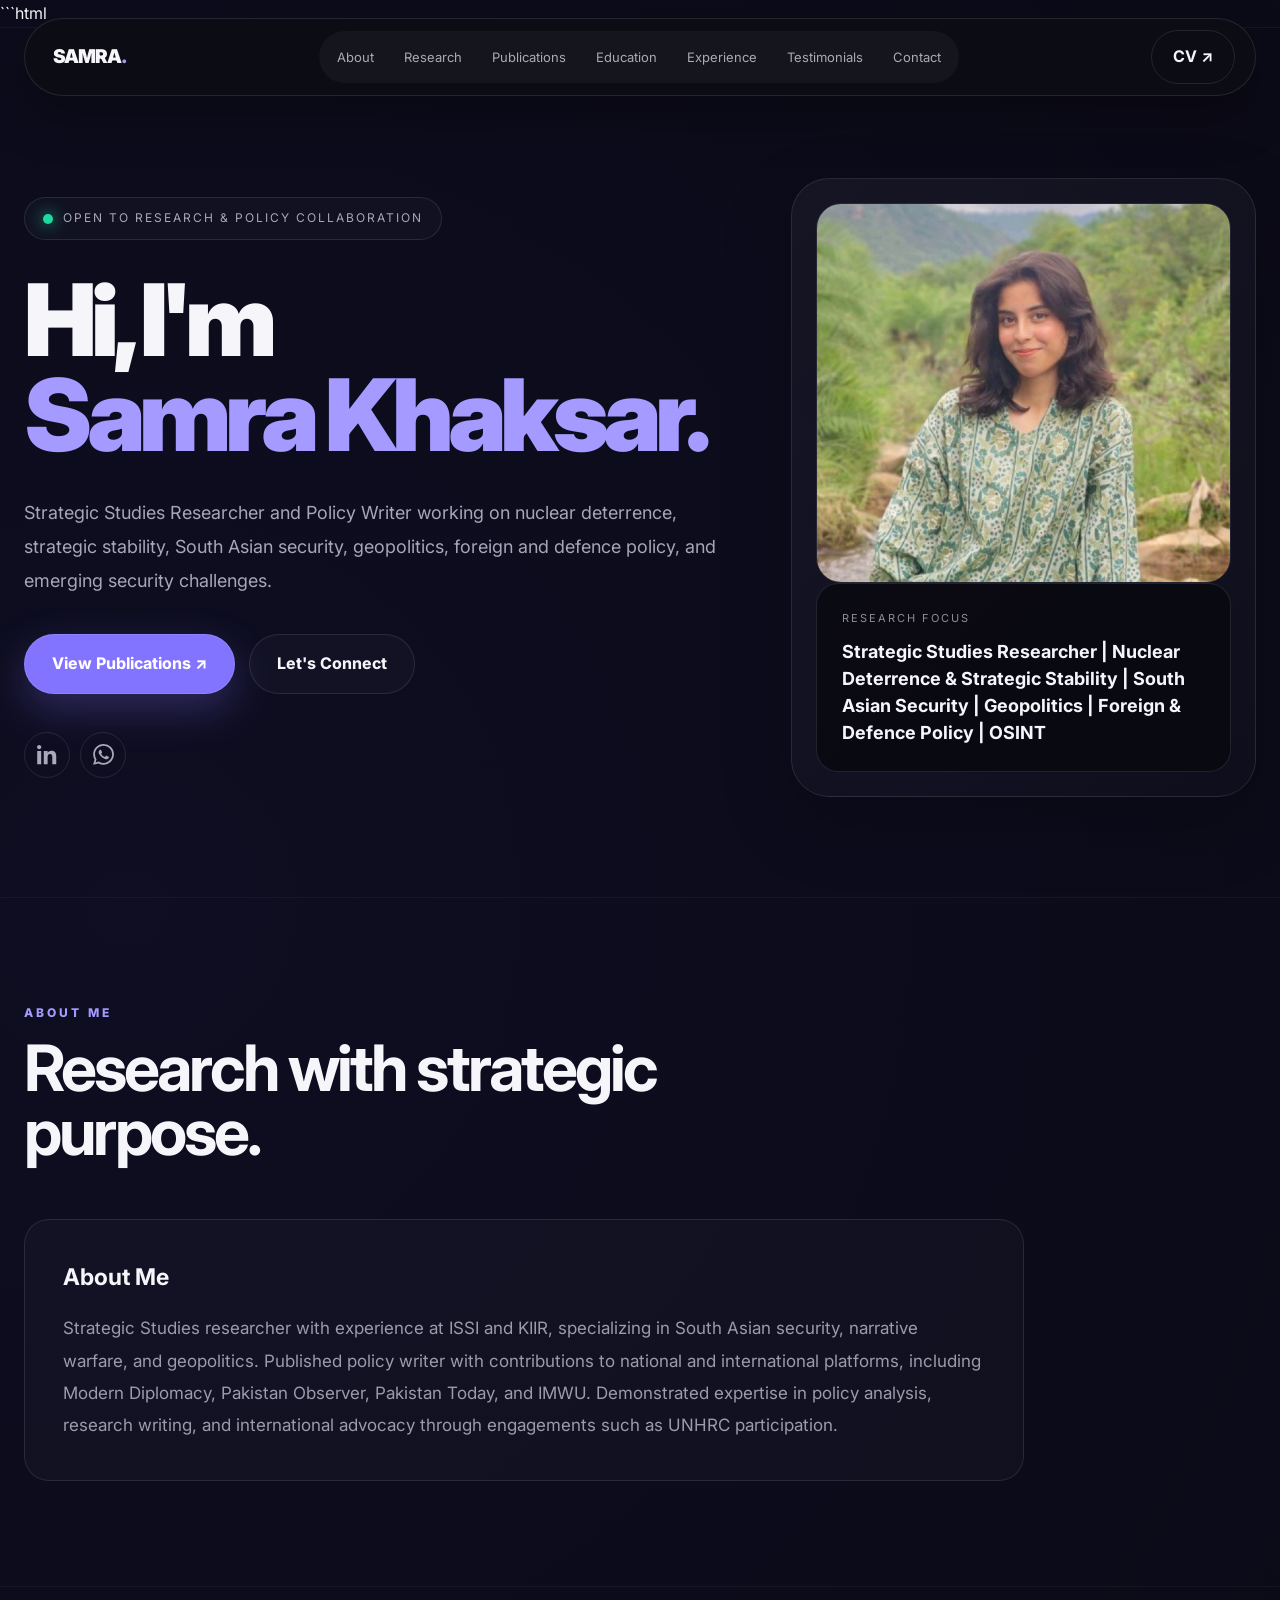
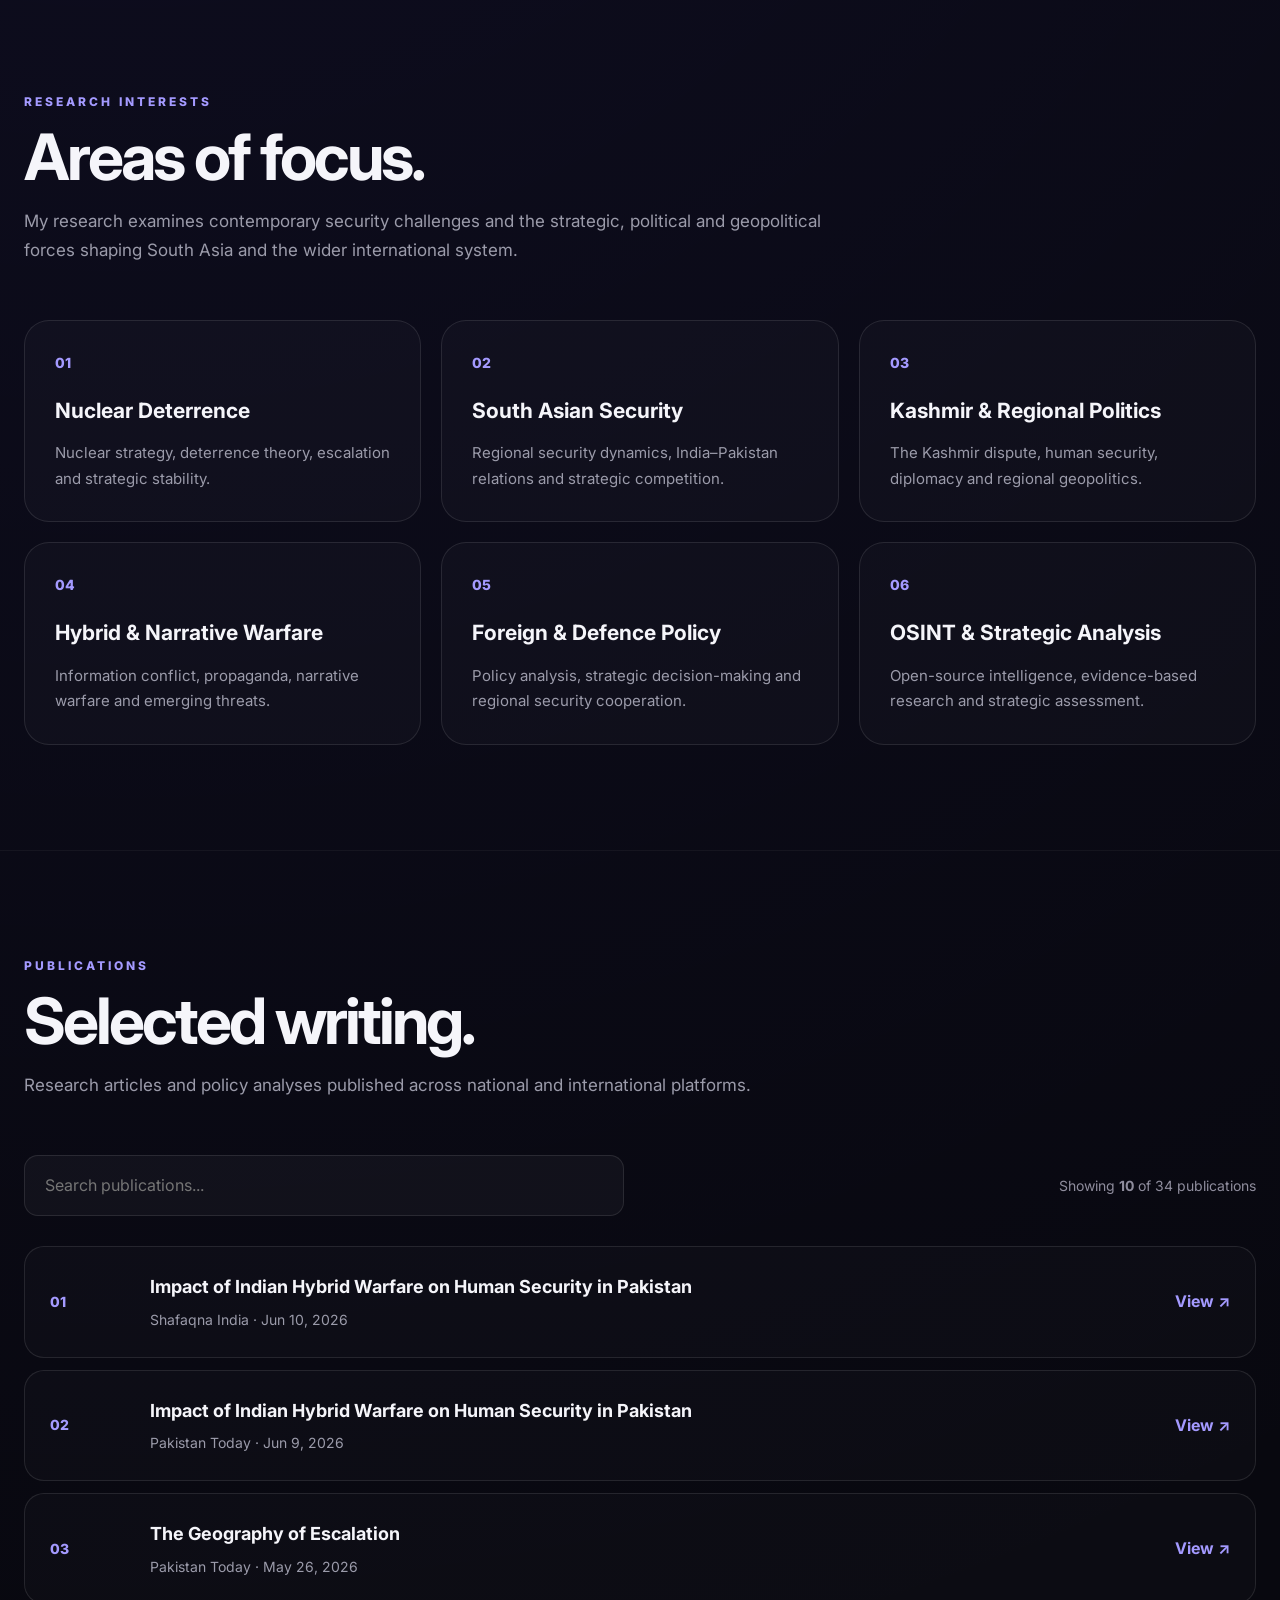
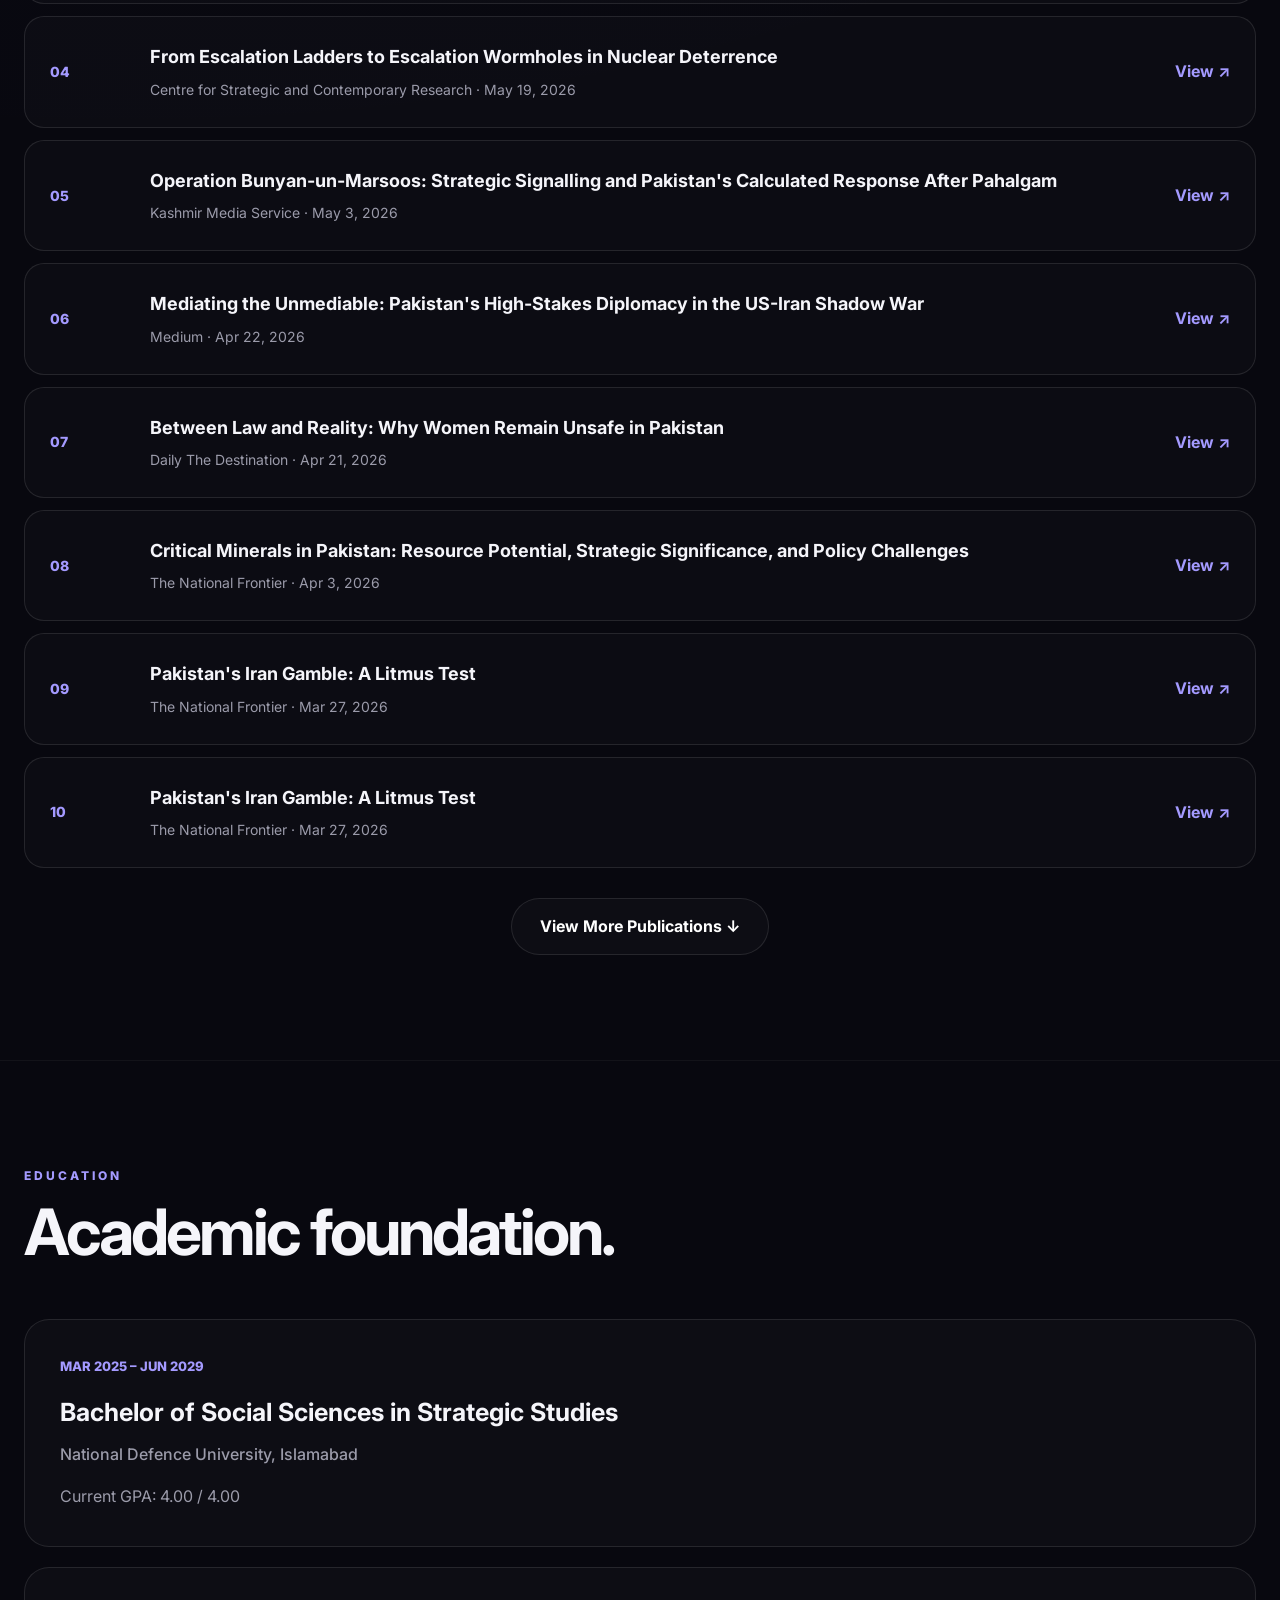
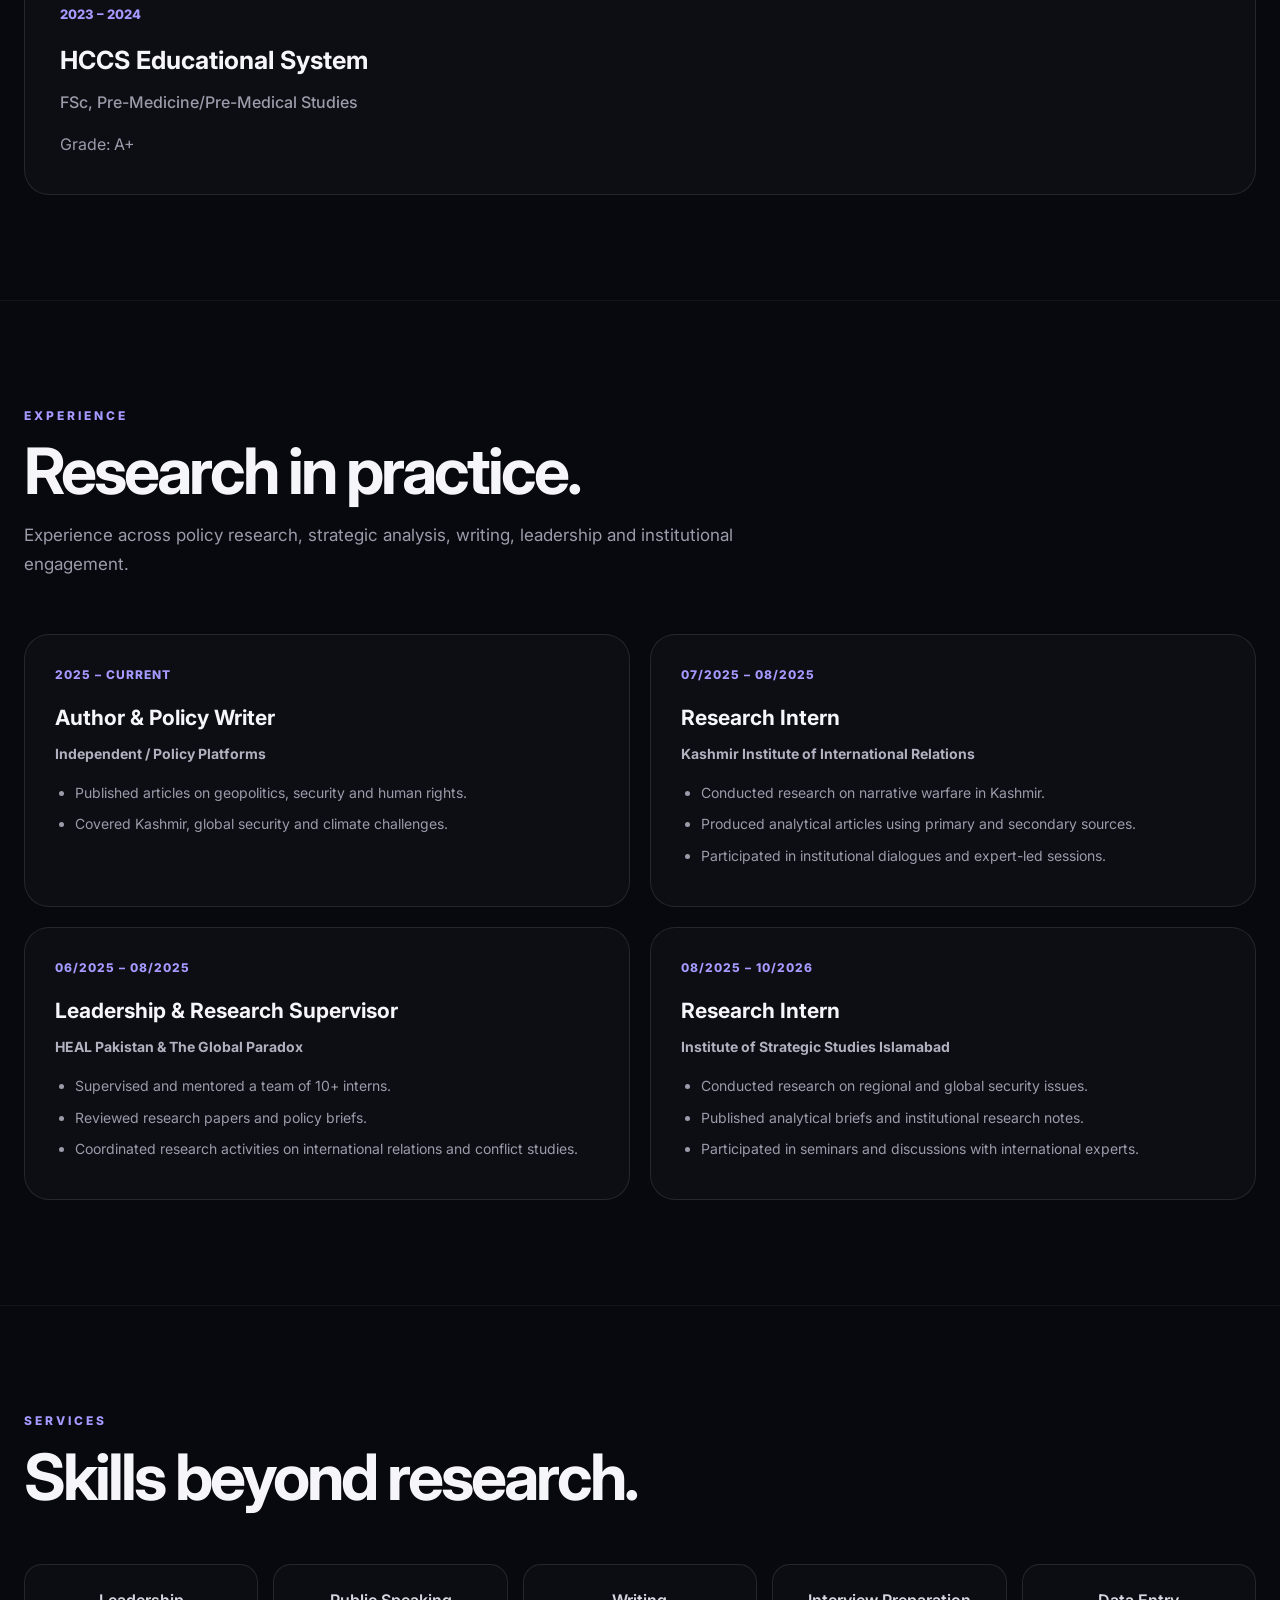
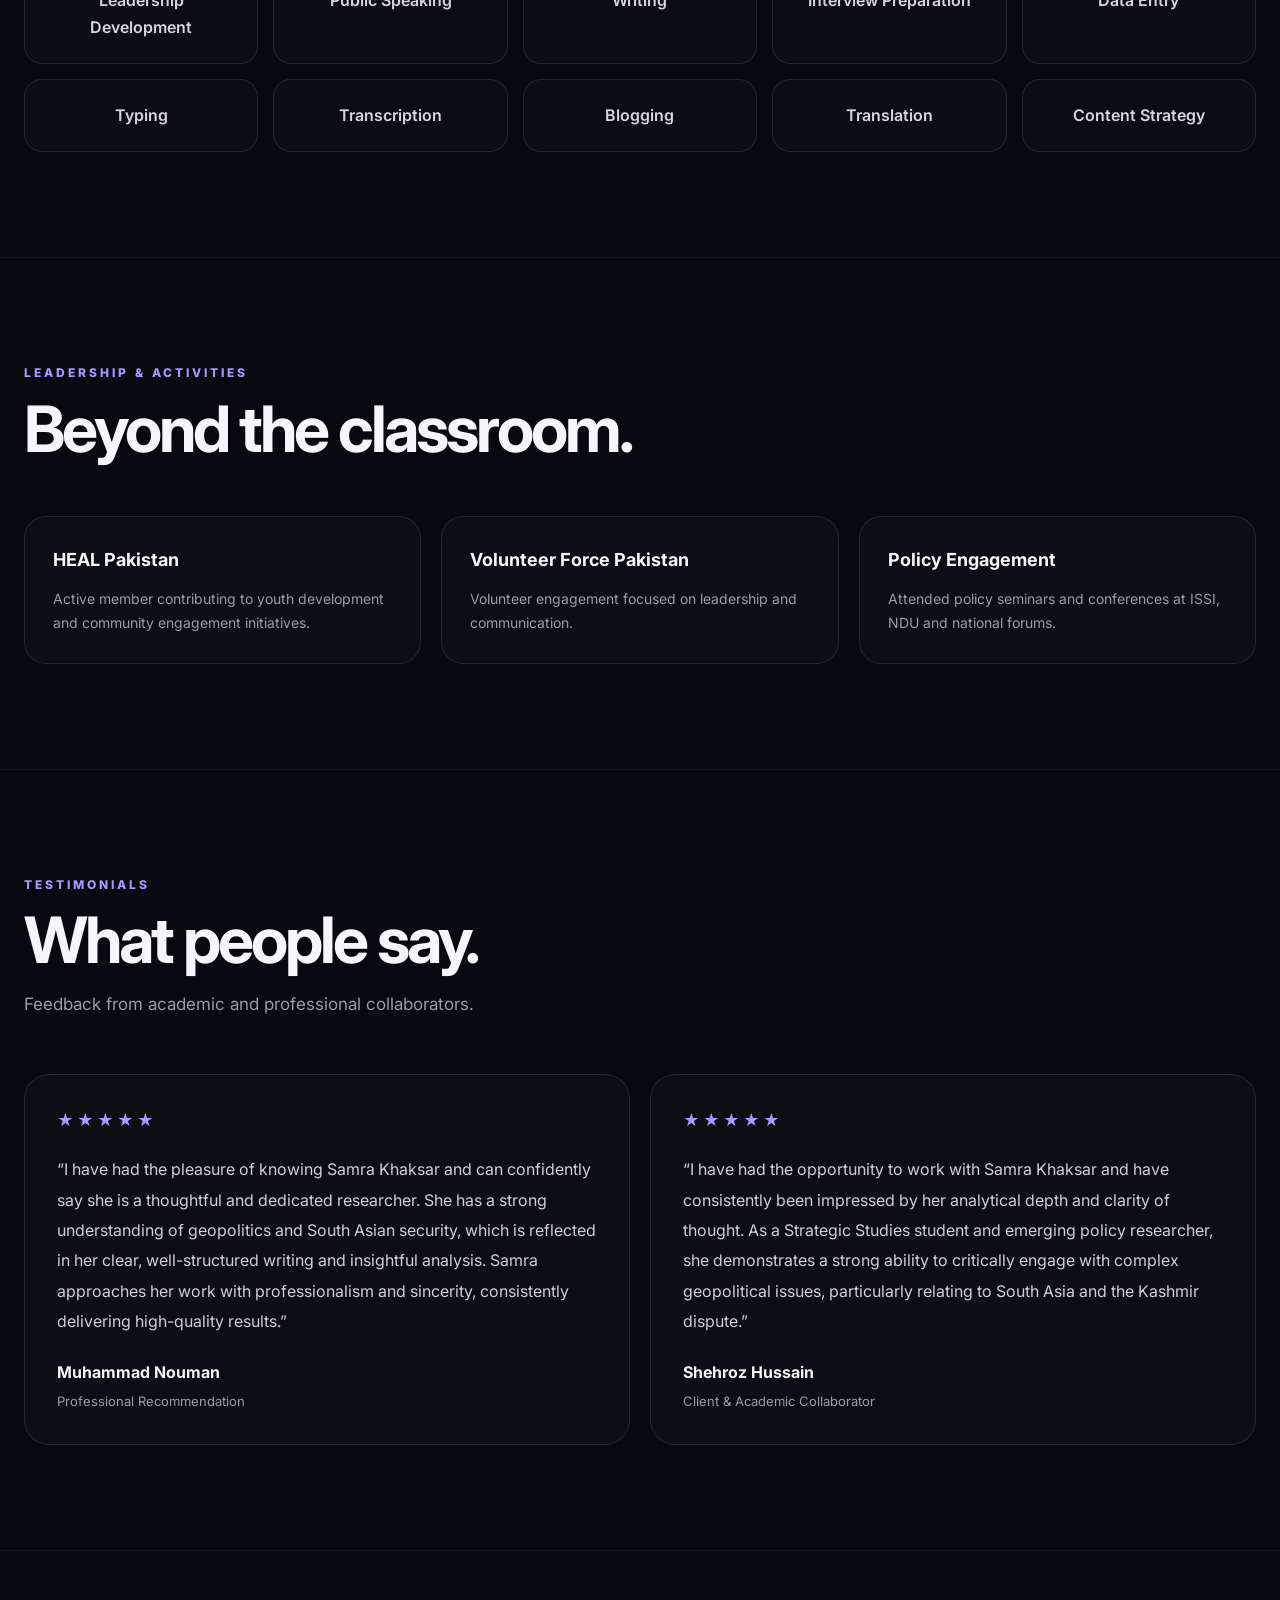
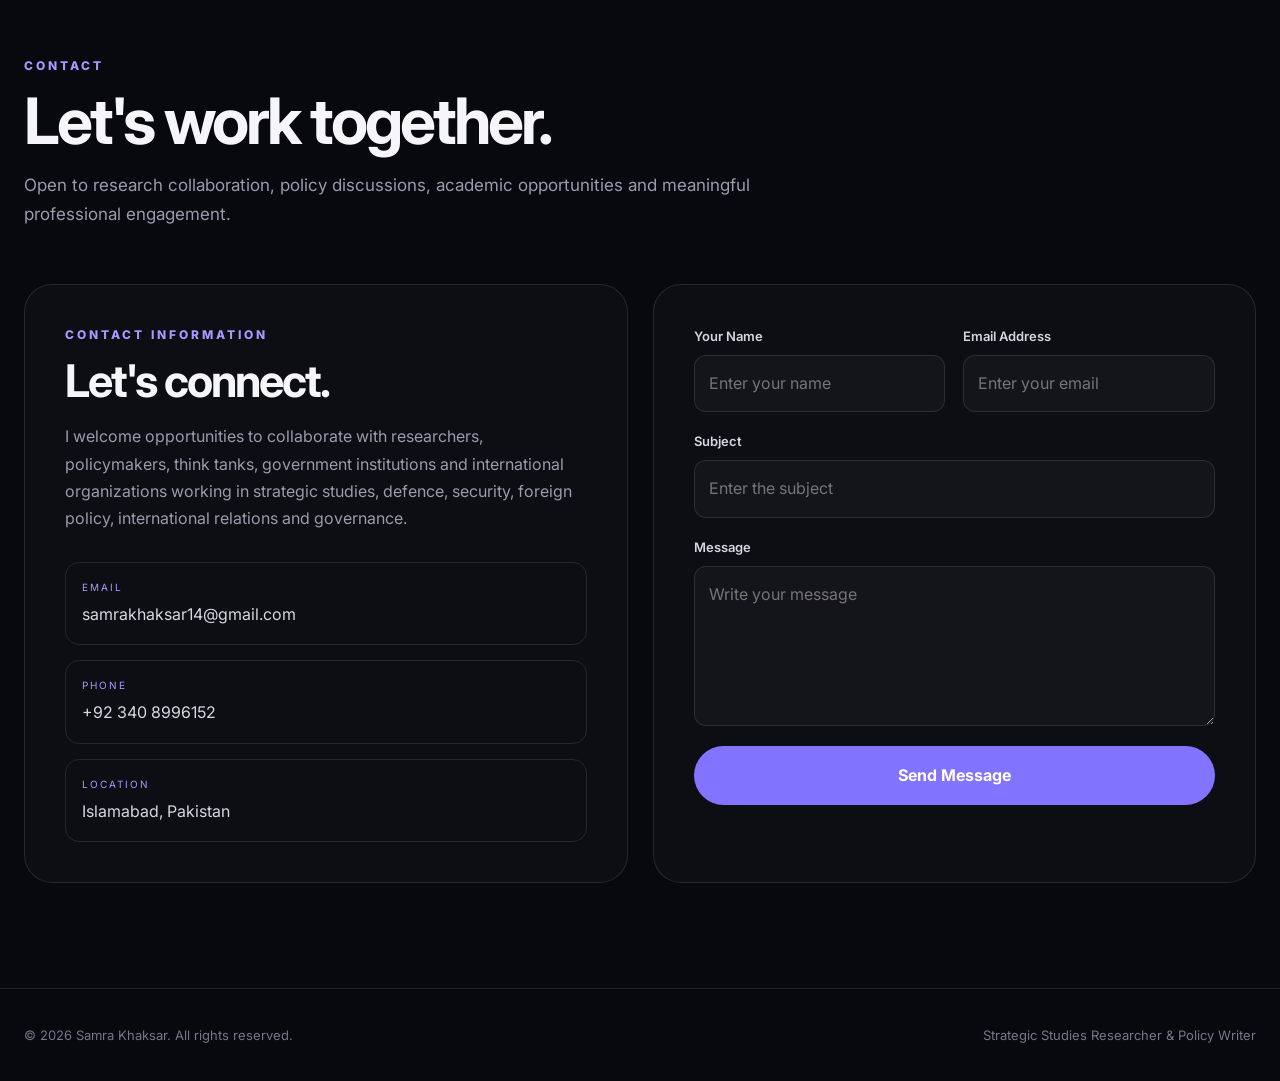
==== commit 4f8099f8: "Update job title and areas of expertise in index.html" ====
--- a/index.html
+++ b/index.html
@@ -2060,8 +2060,7 @@
 
                             <strong>
 
-                                Strategic Studies, Nuclear Deterrence,
-                                South Asian Security & Geopolitics
+                                Strategic Studies Researcher | Nuclear Deterrence & Strategic Stability | South Asian Security | Geopolitics | Foreign & Defence Policy | OSINT
 
                             </strong>
 
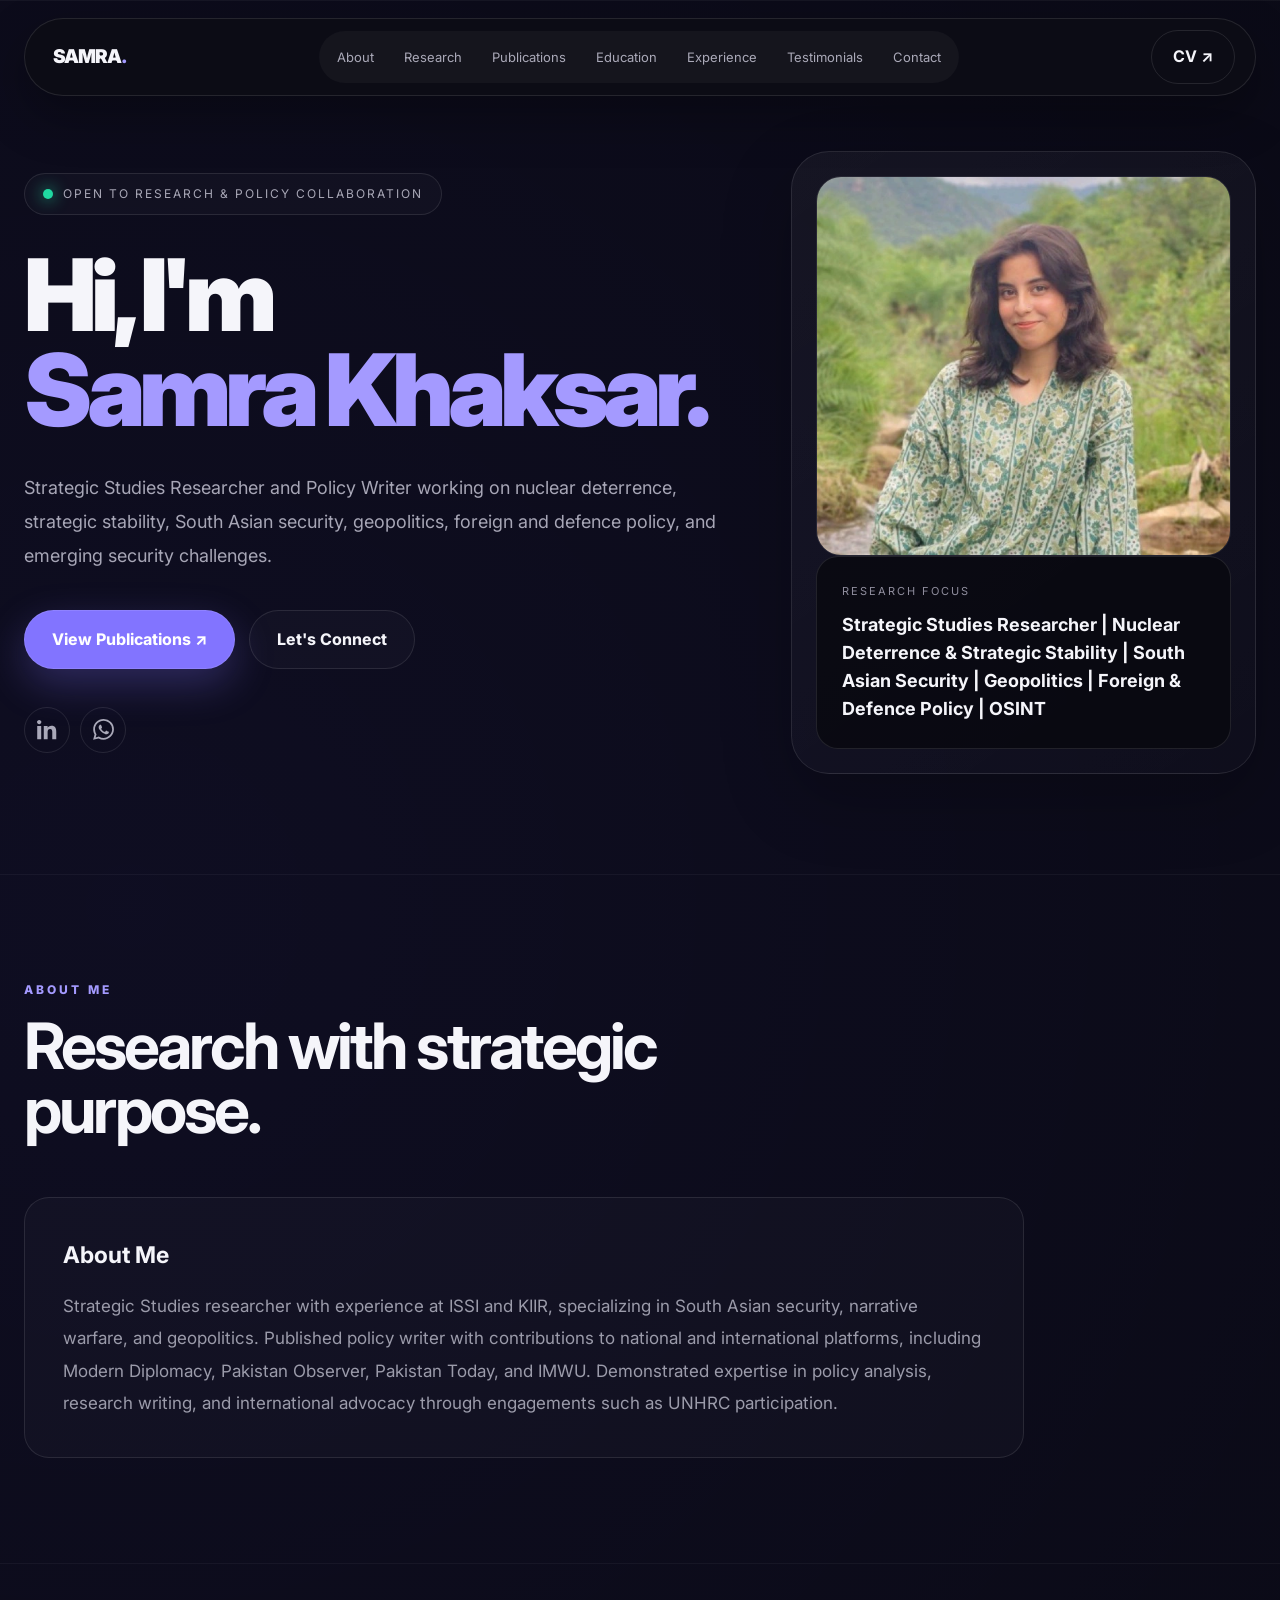
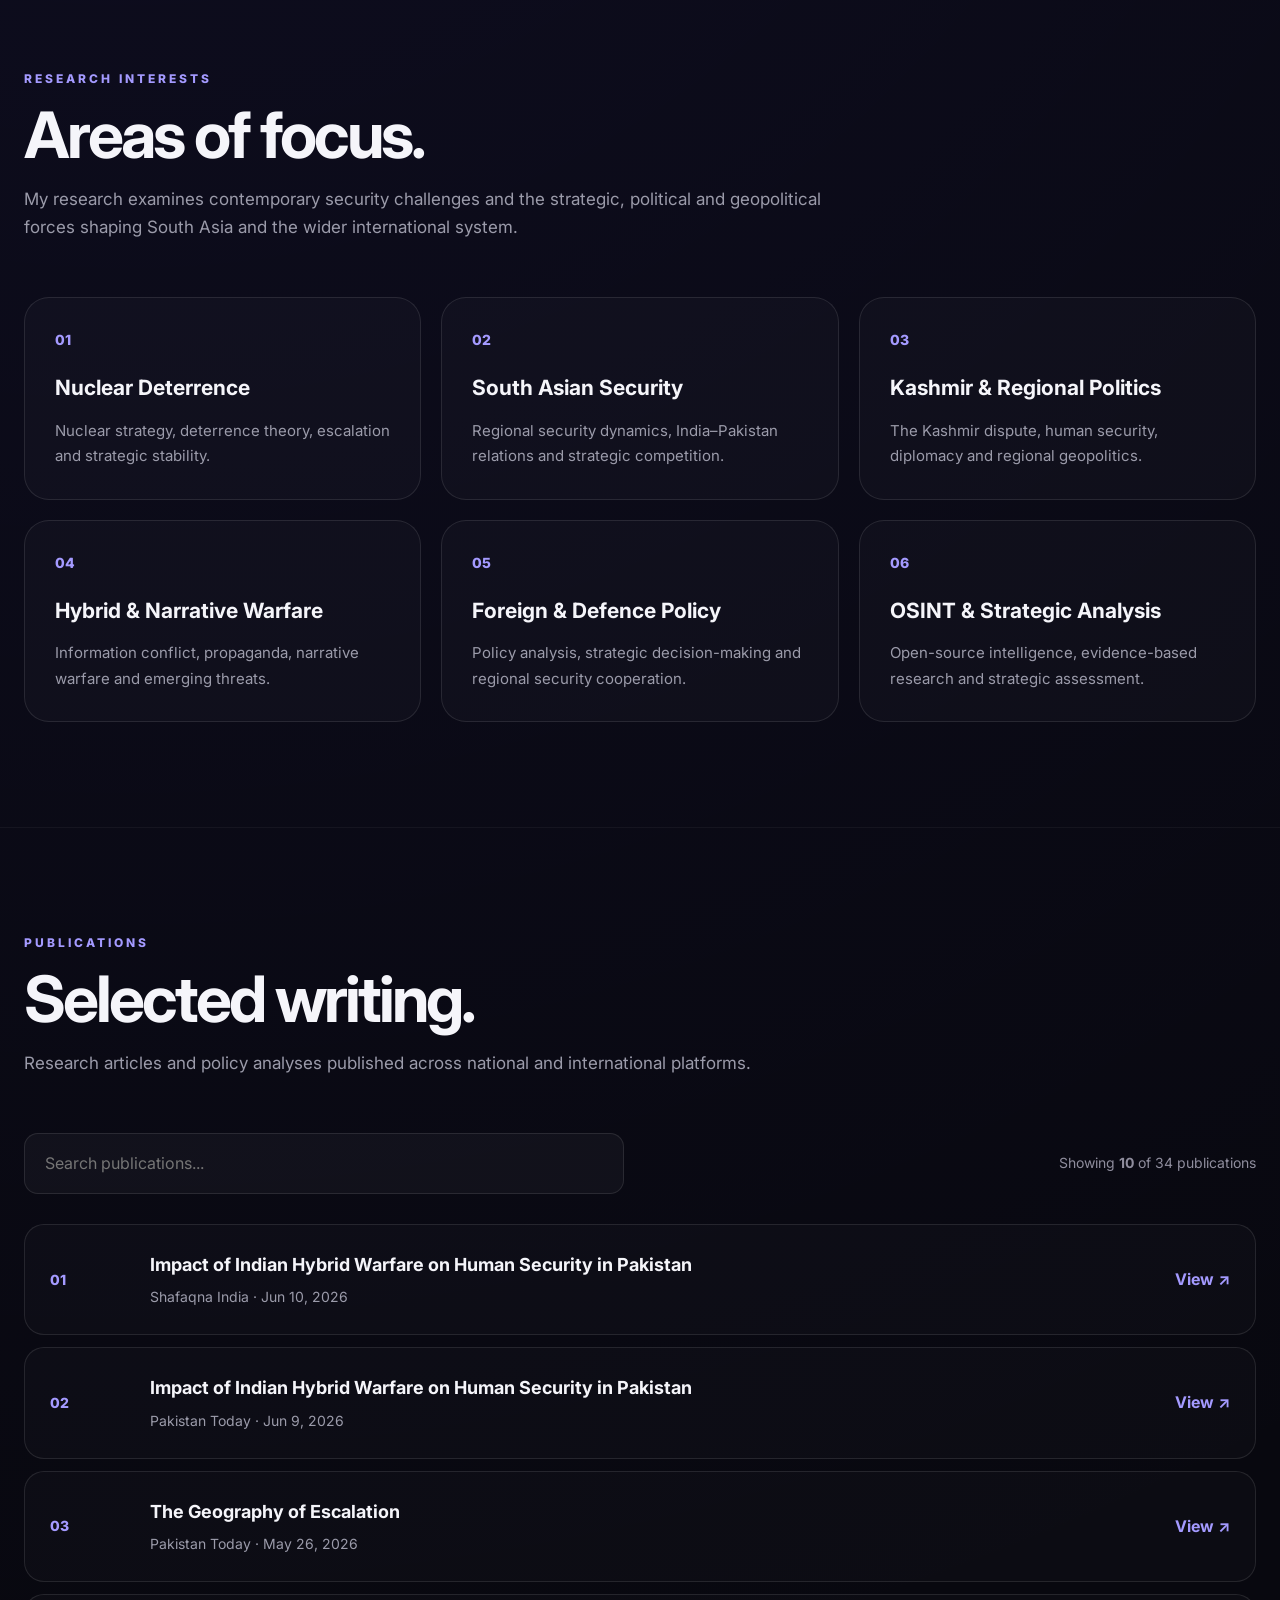
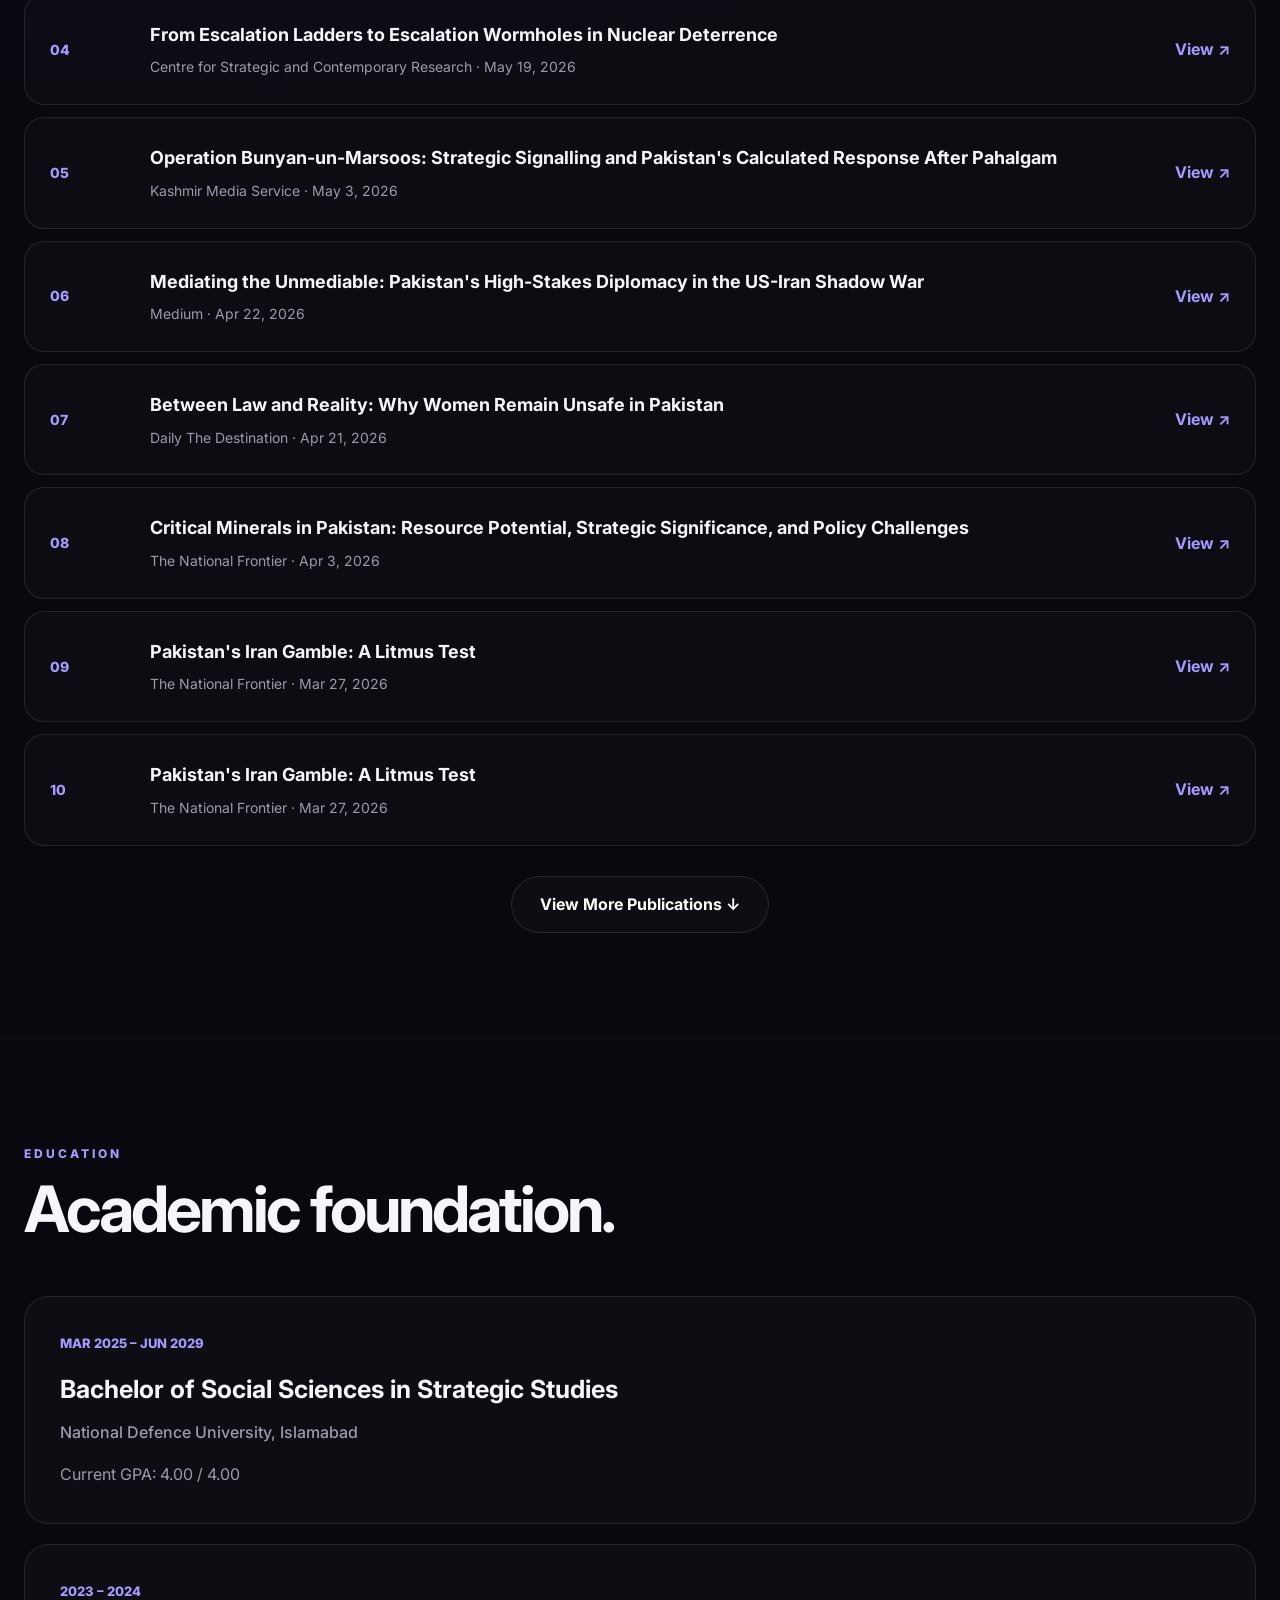
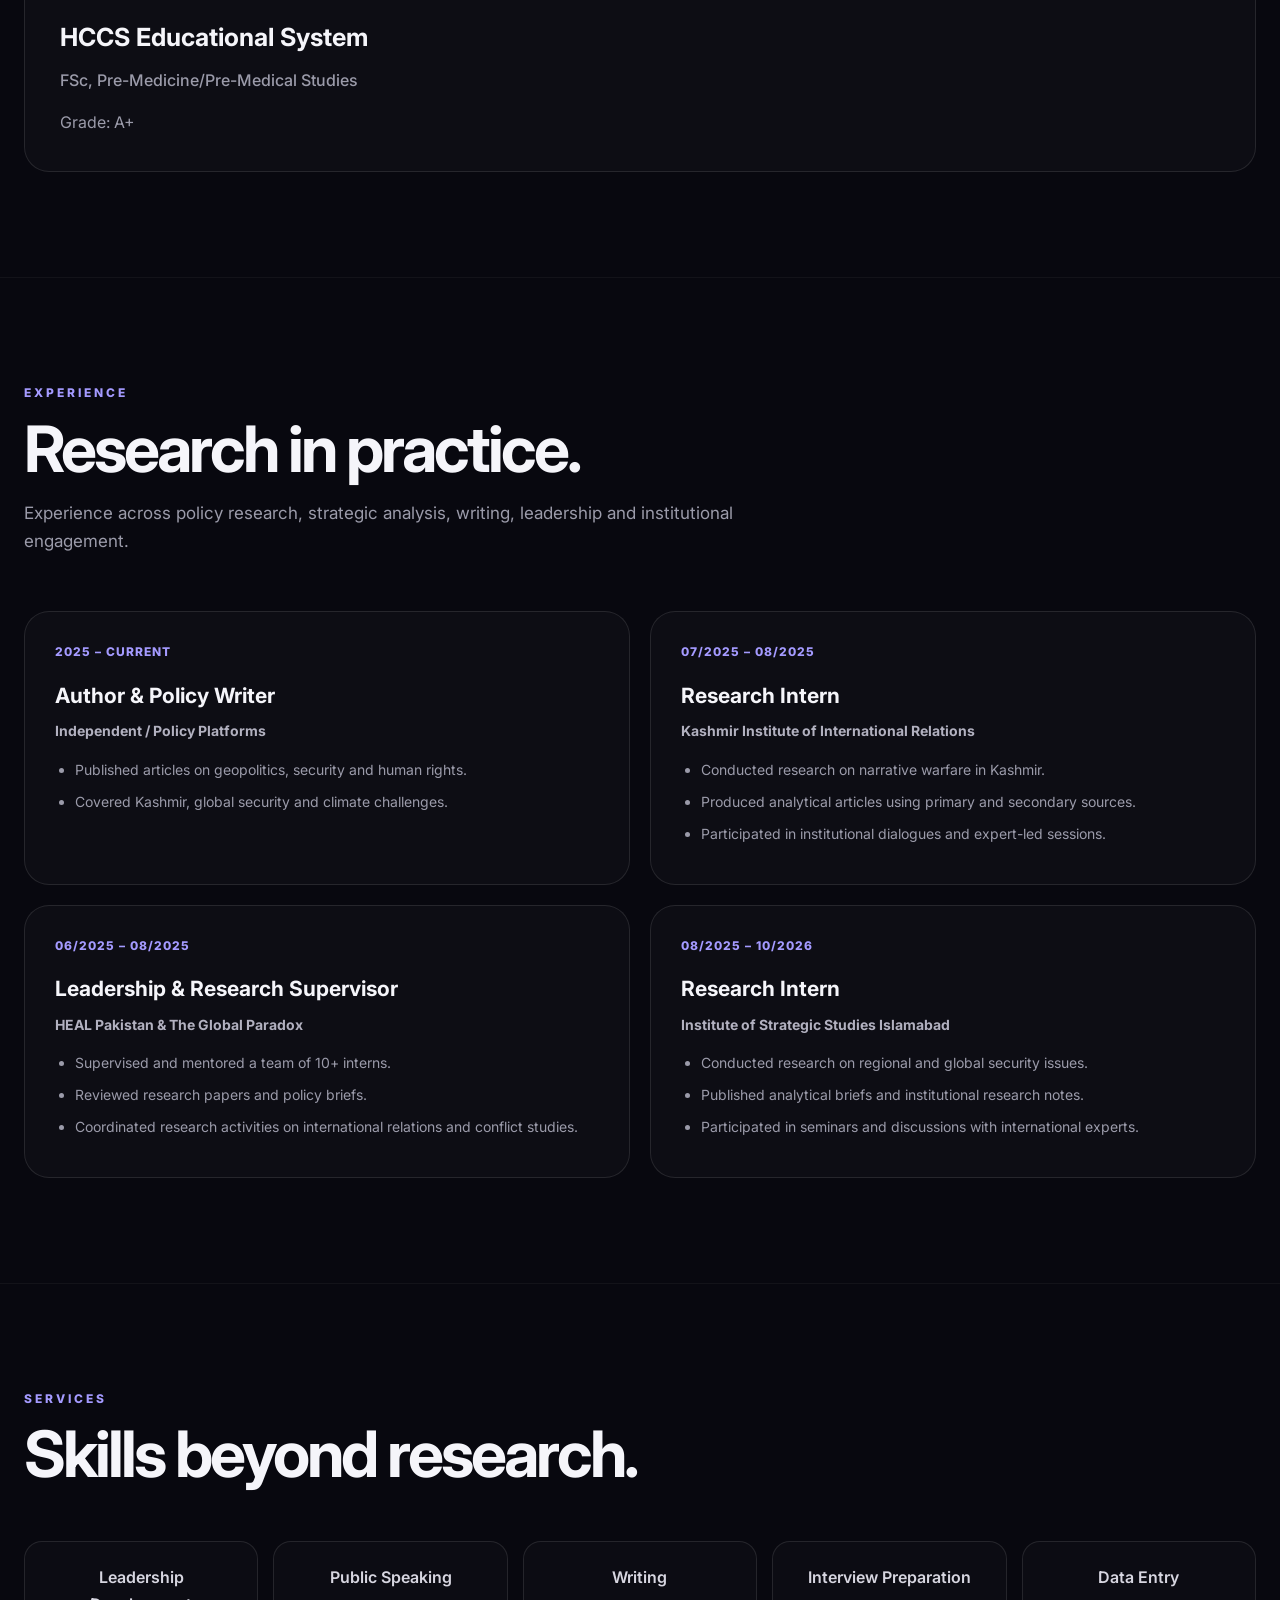
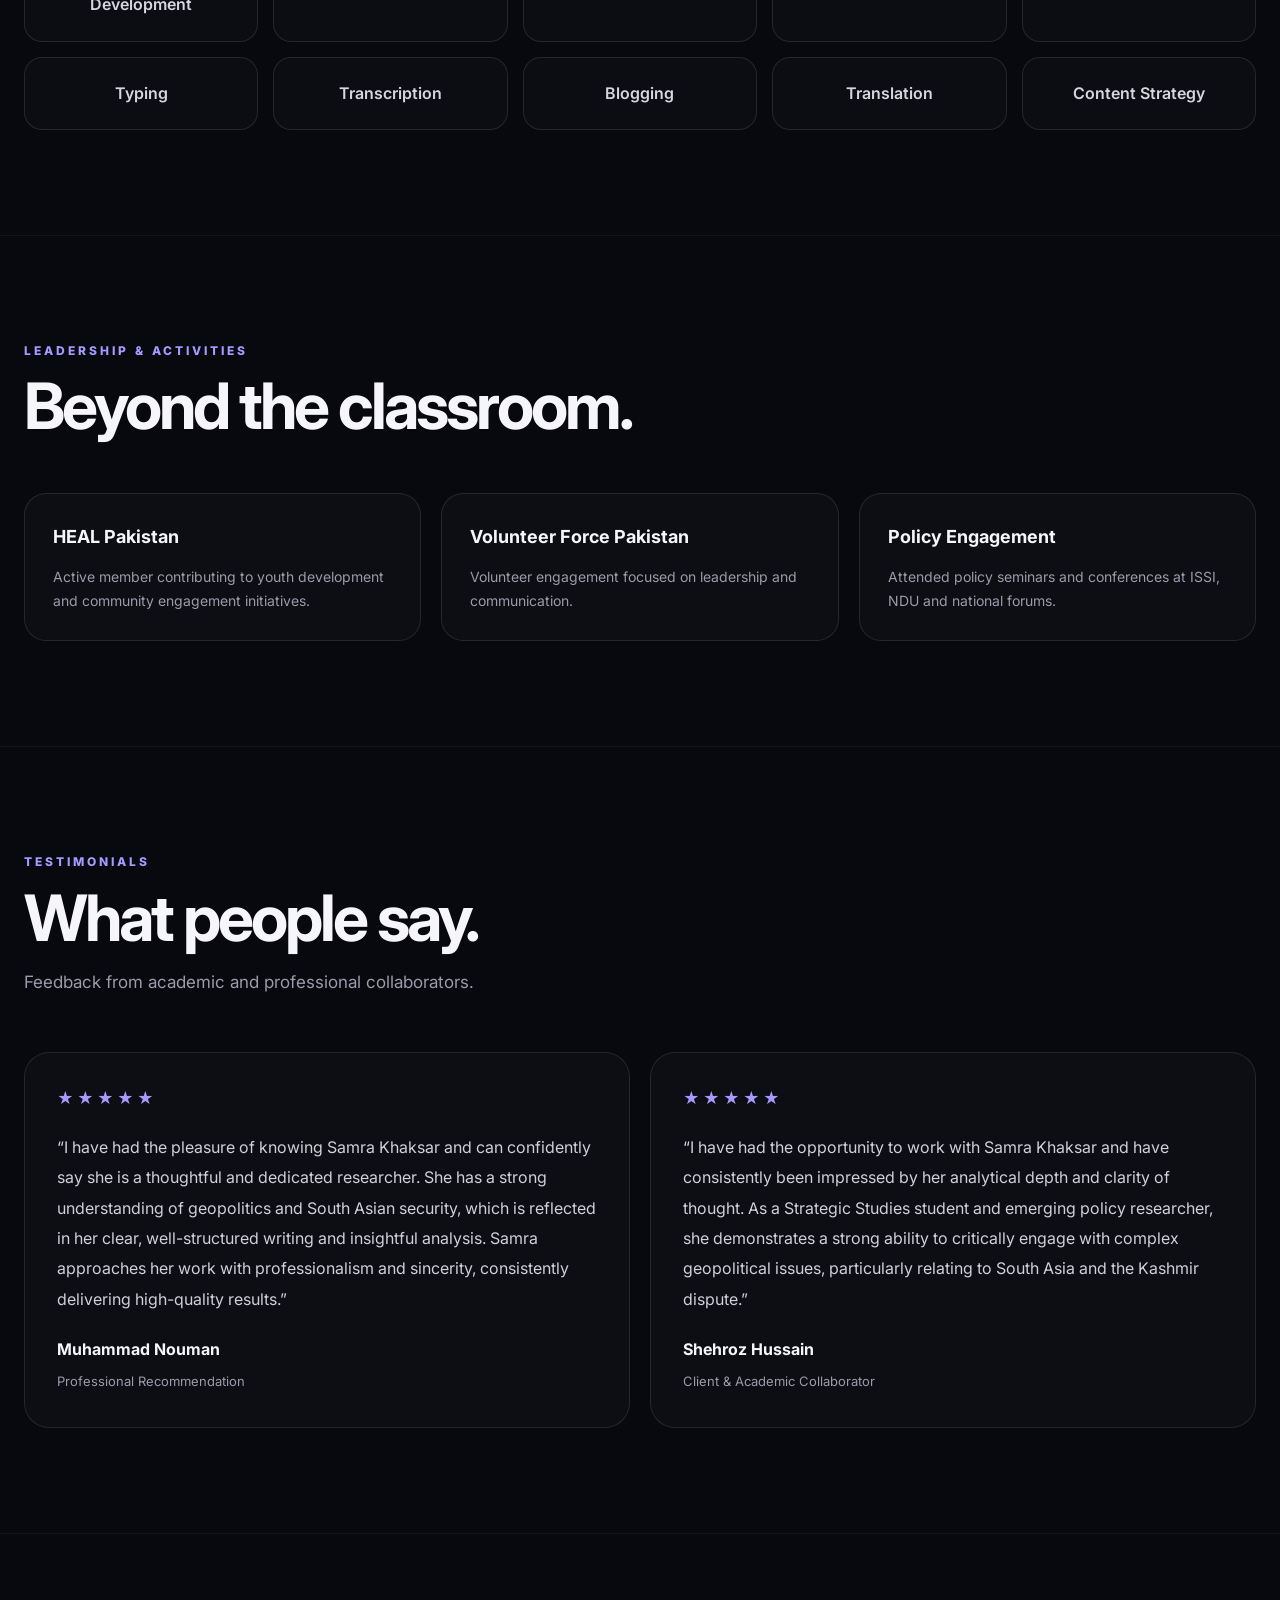
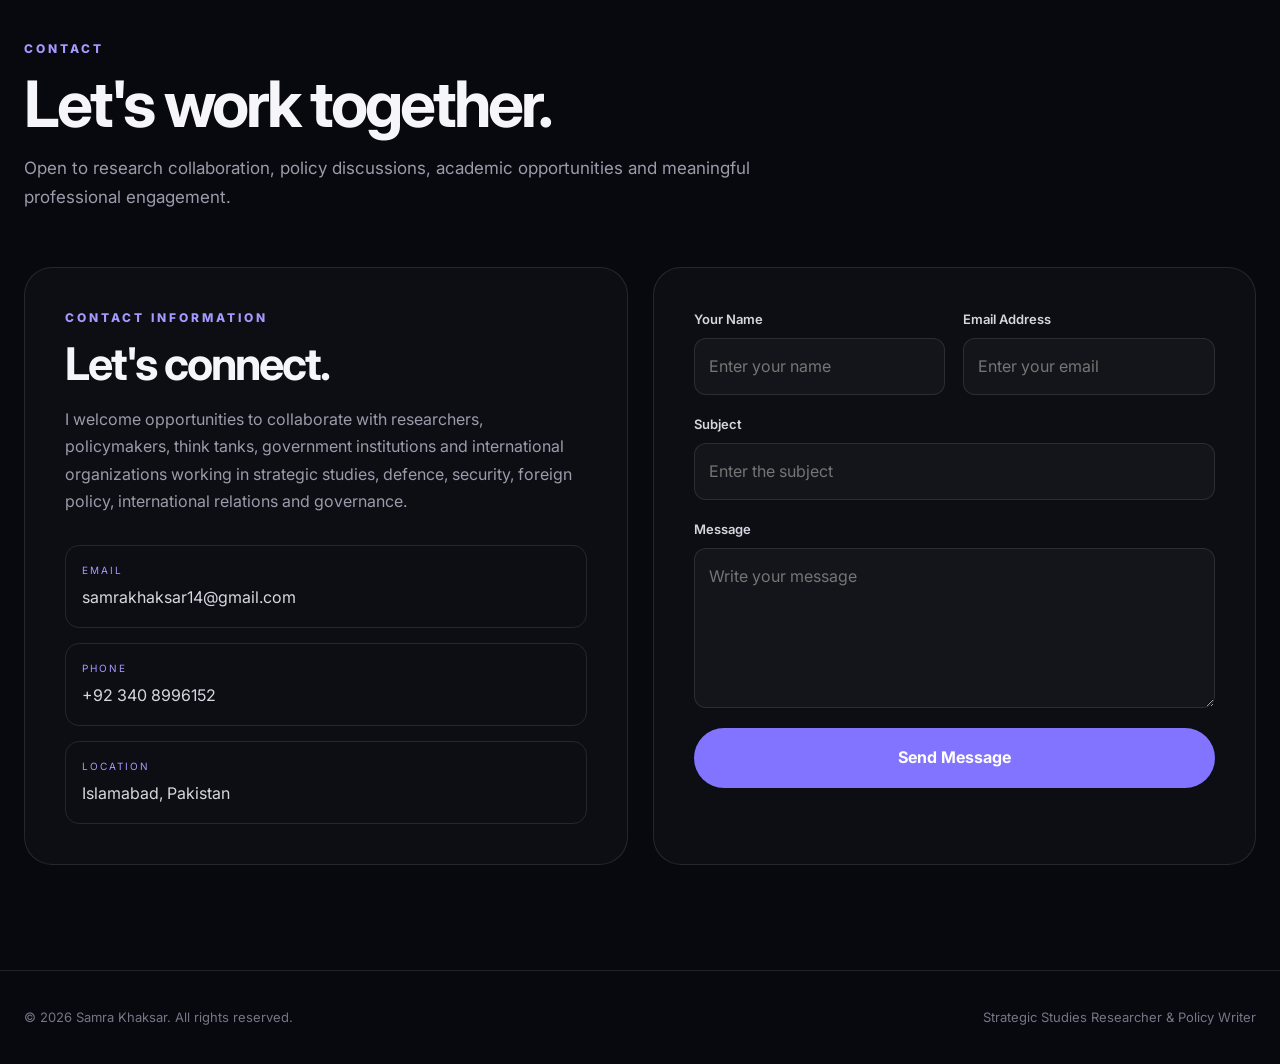
==== commit af4c9875: "Update index.html" ====
--- a/index.html
+++ b/index.html
@@ -1,4 +1,3 @@
-```html
 <!DOCTYPE html>
 <html lang="en">
 
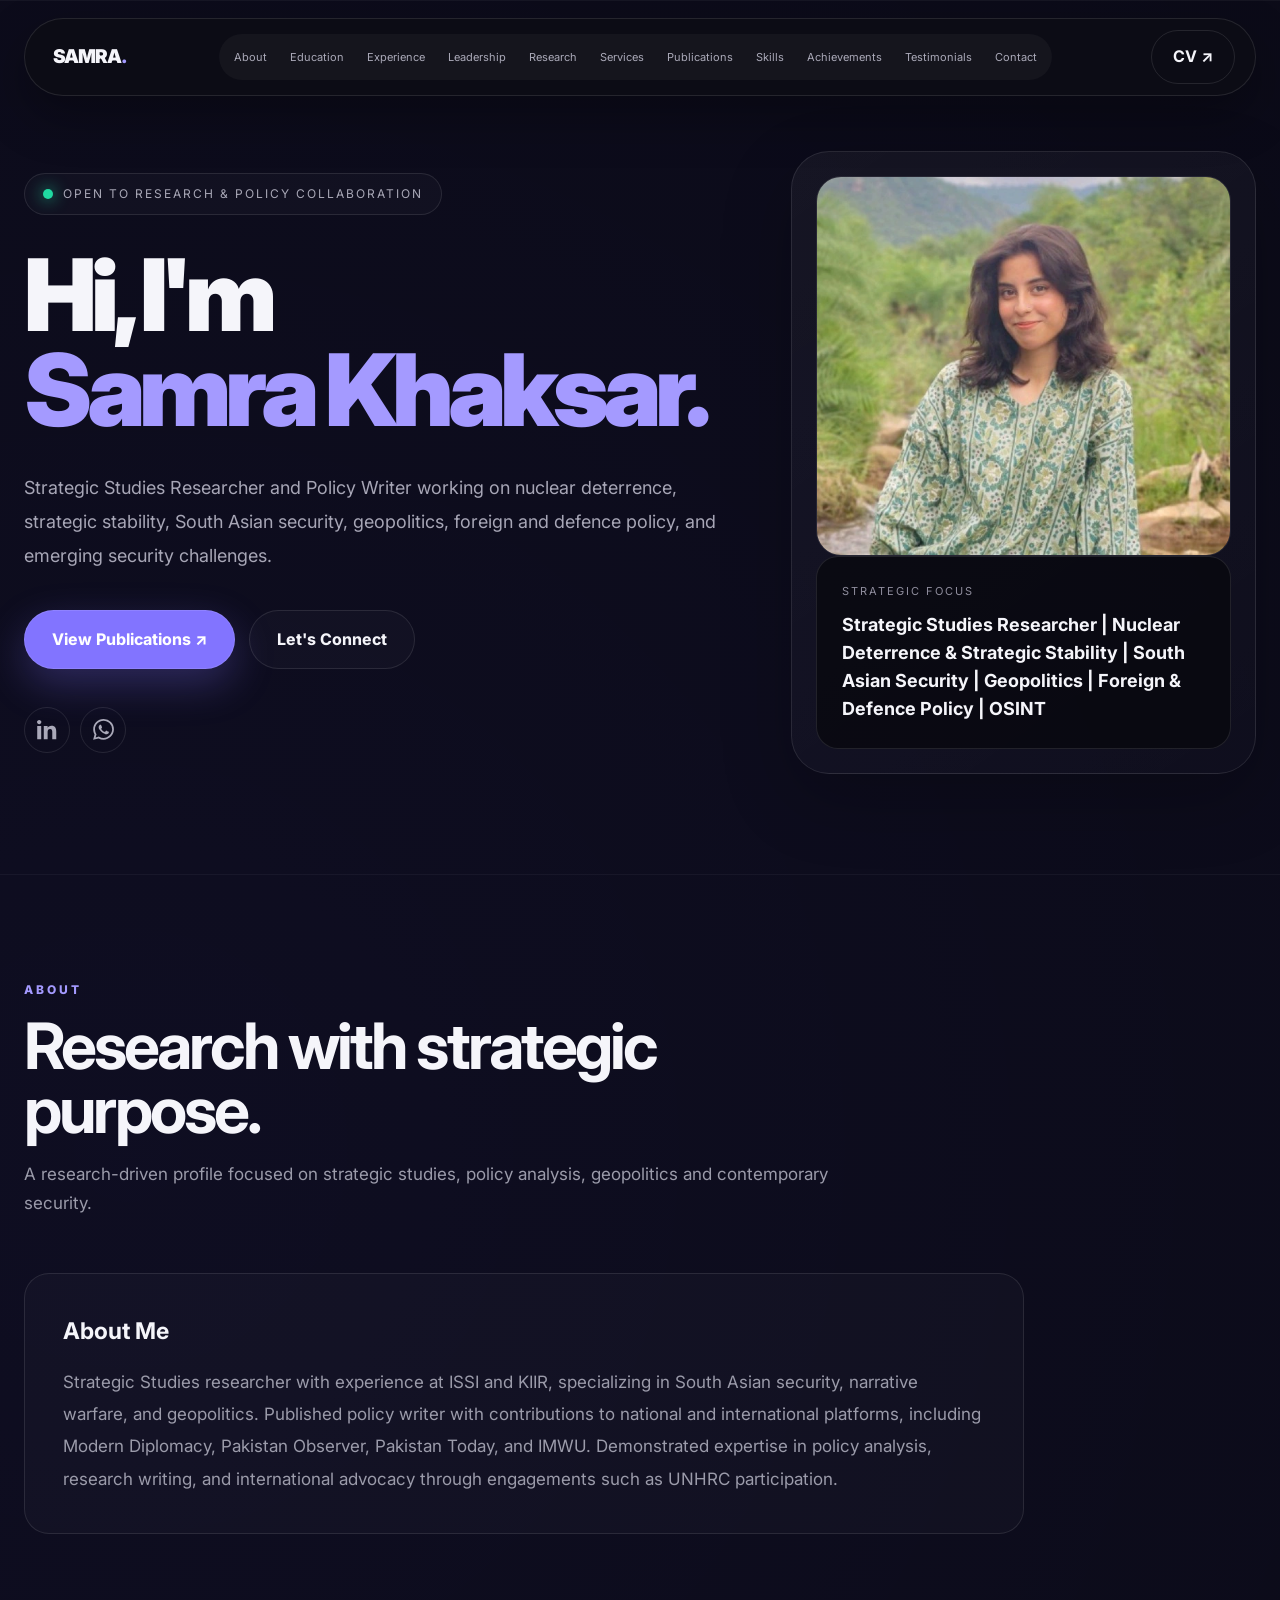
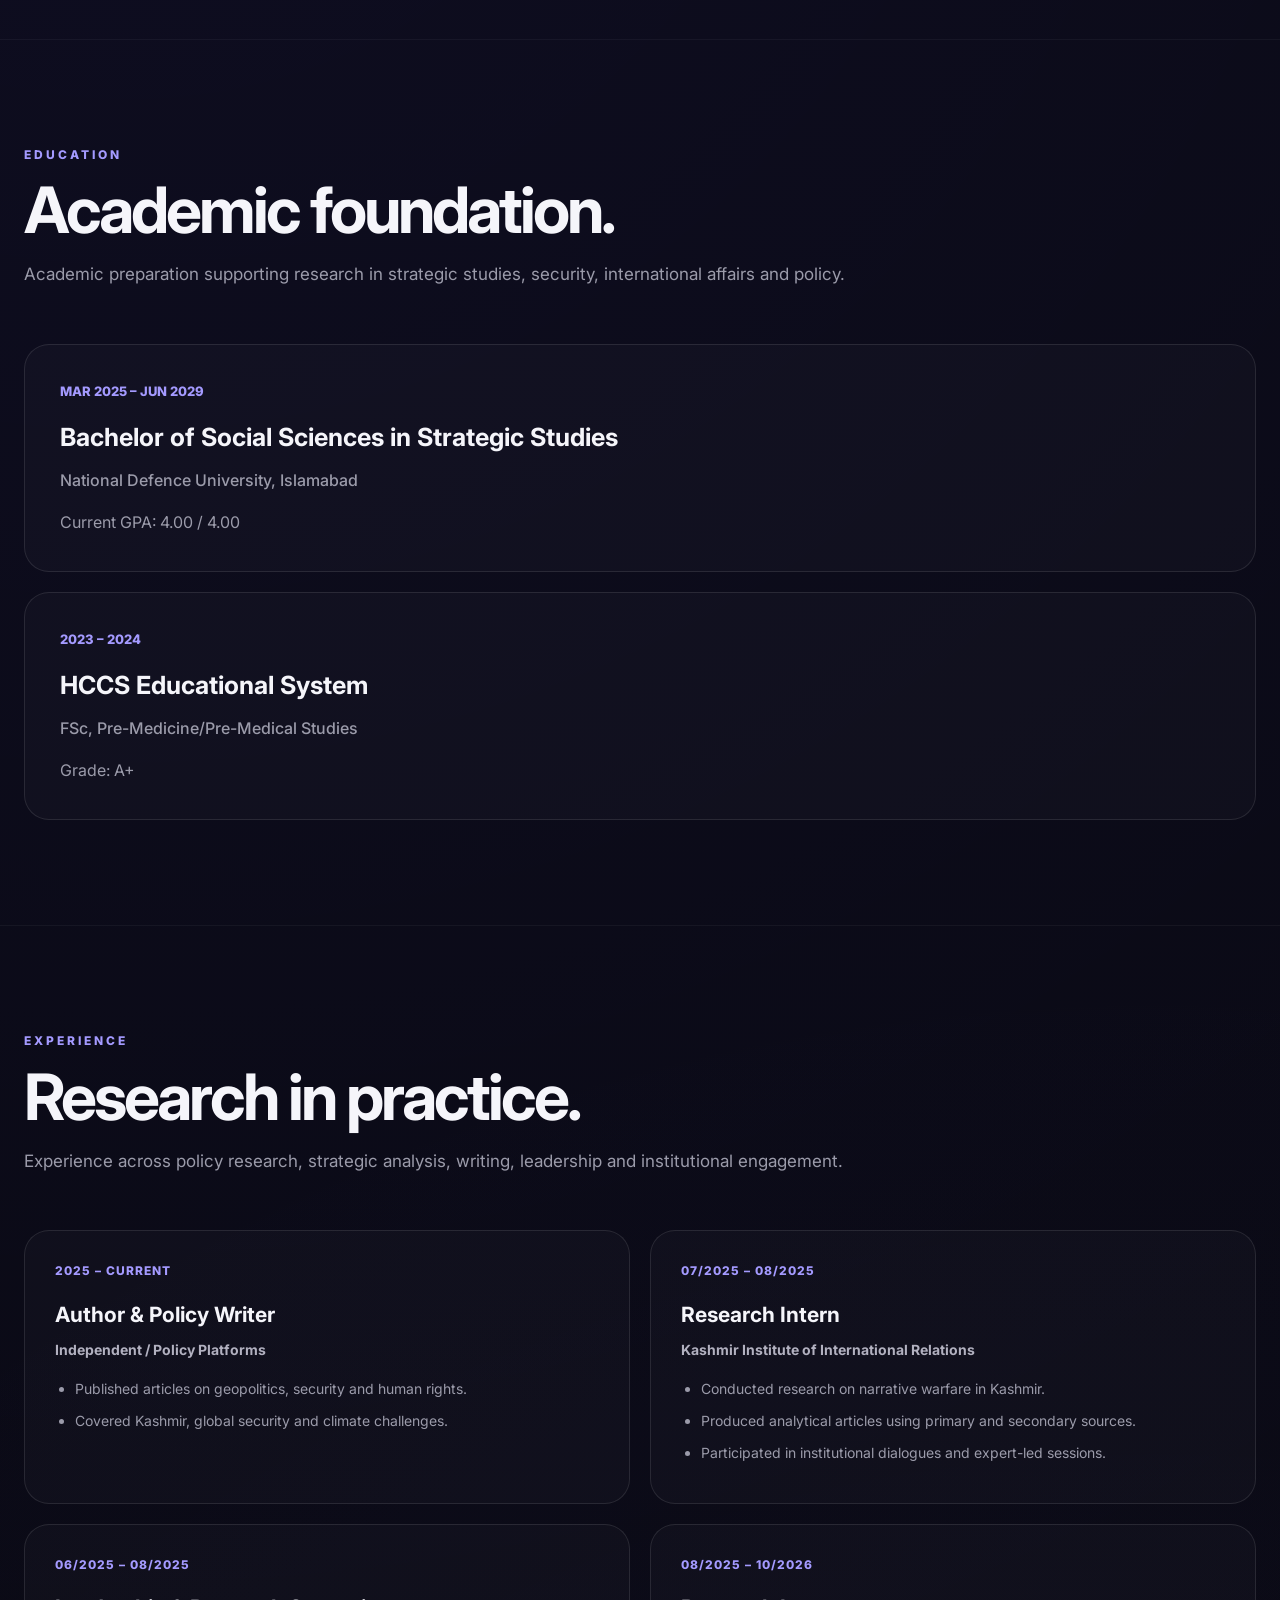
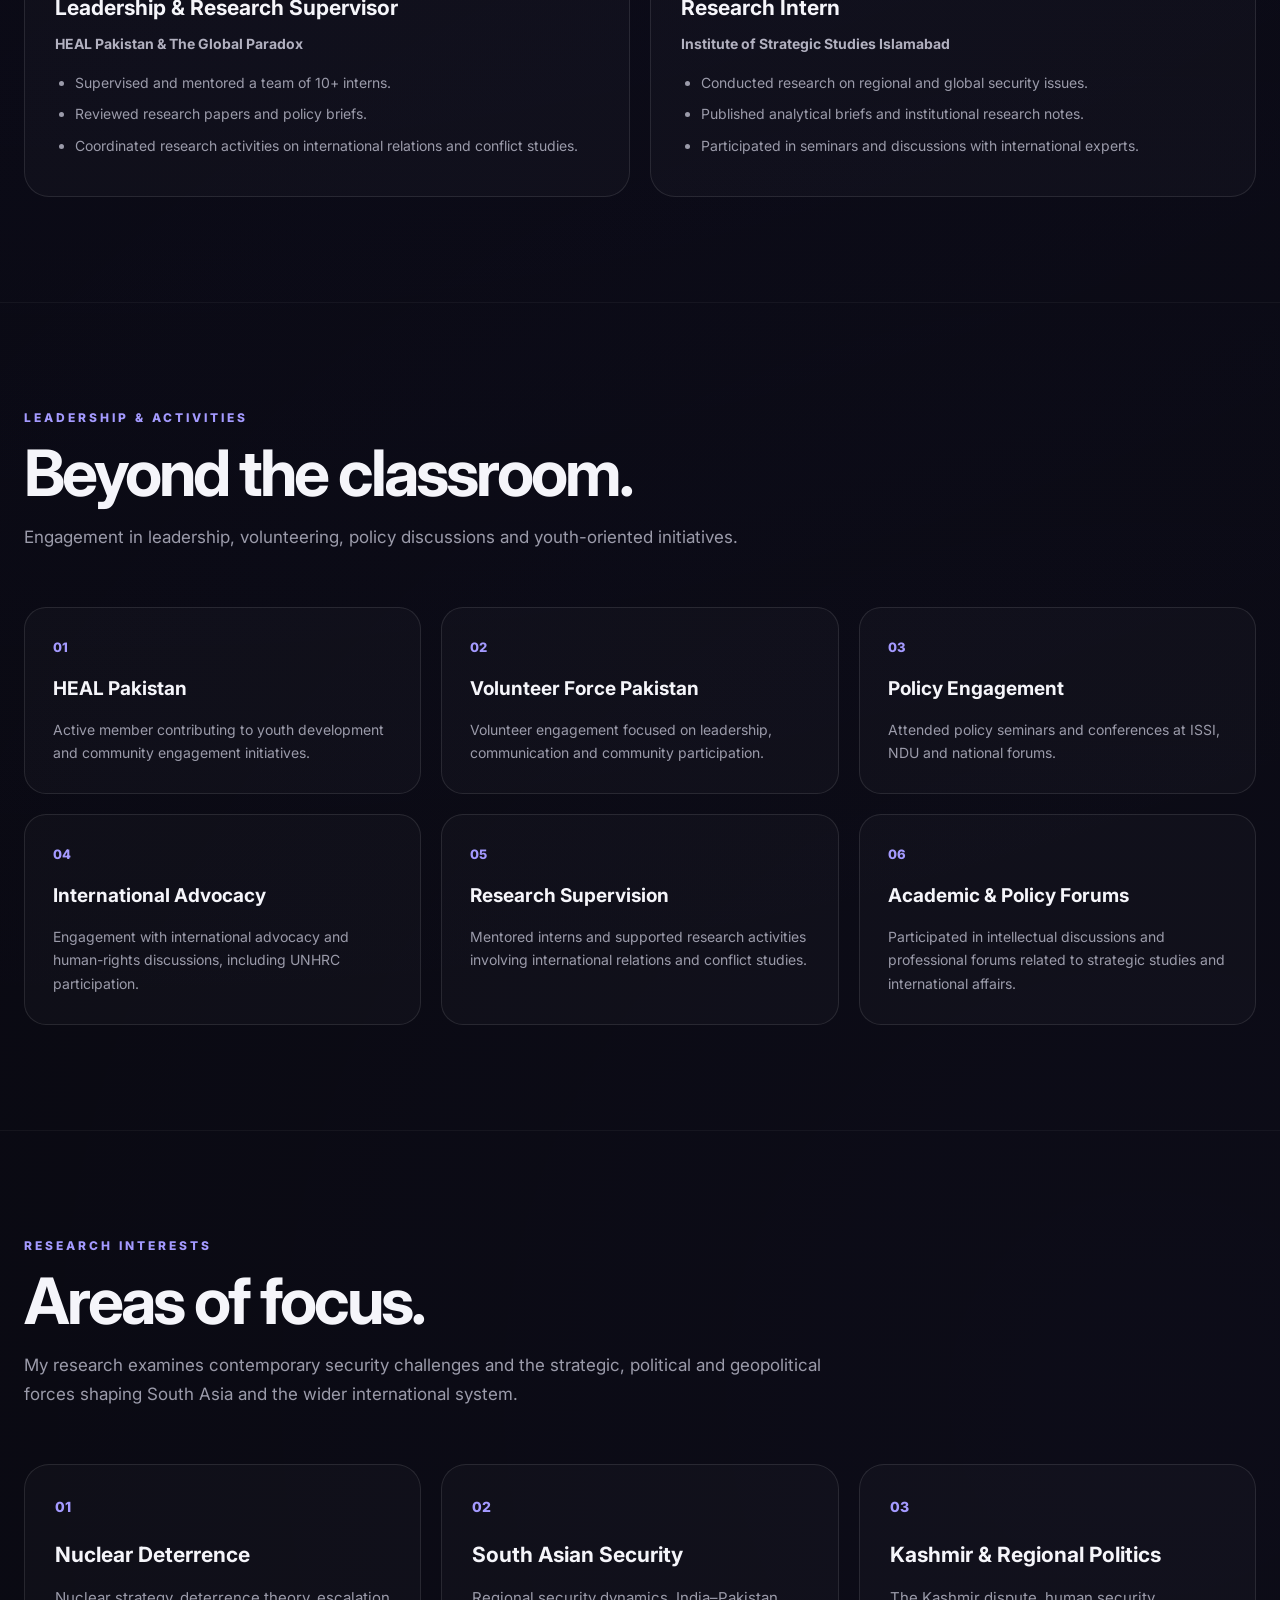
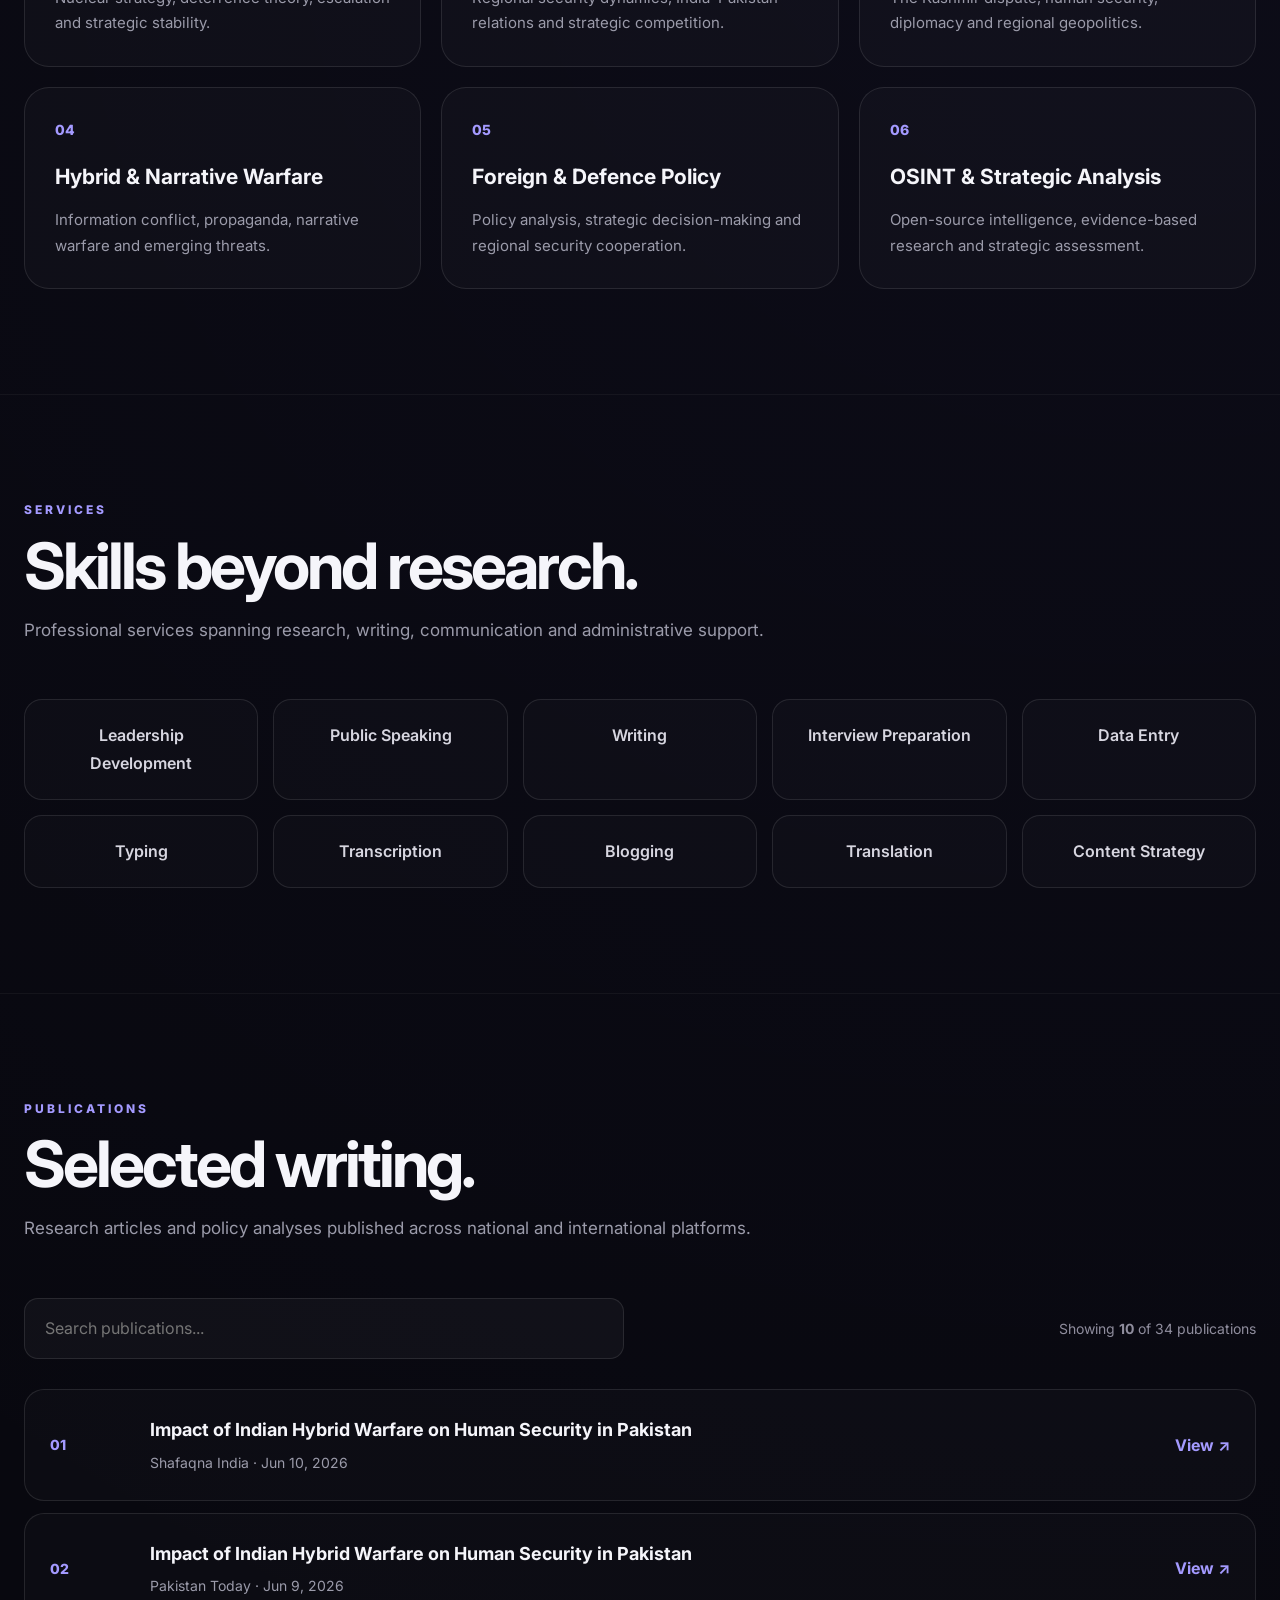
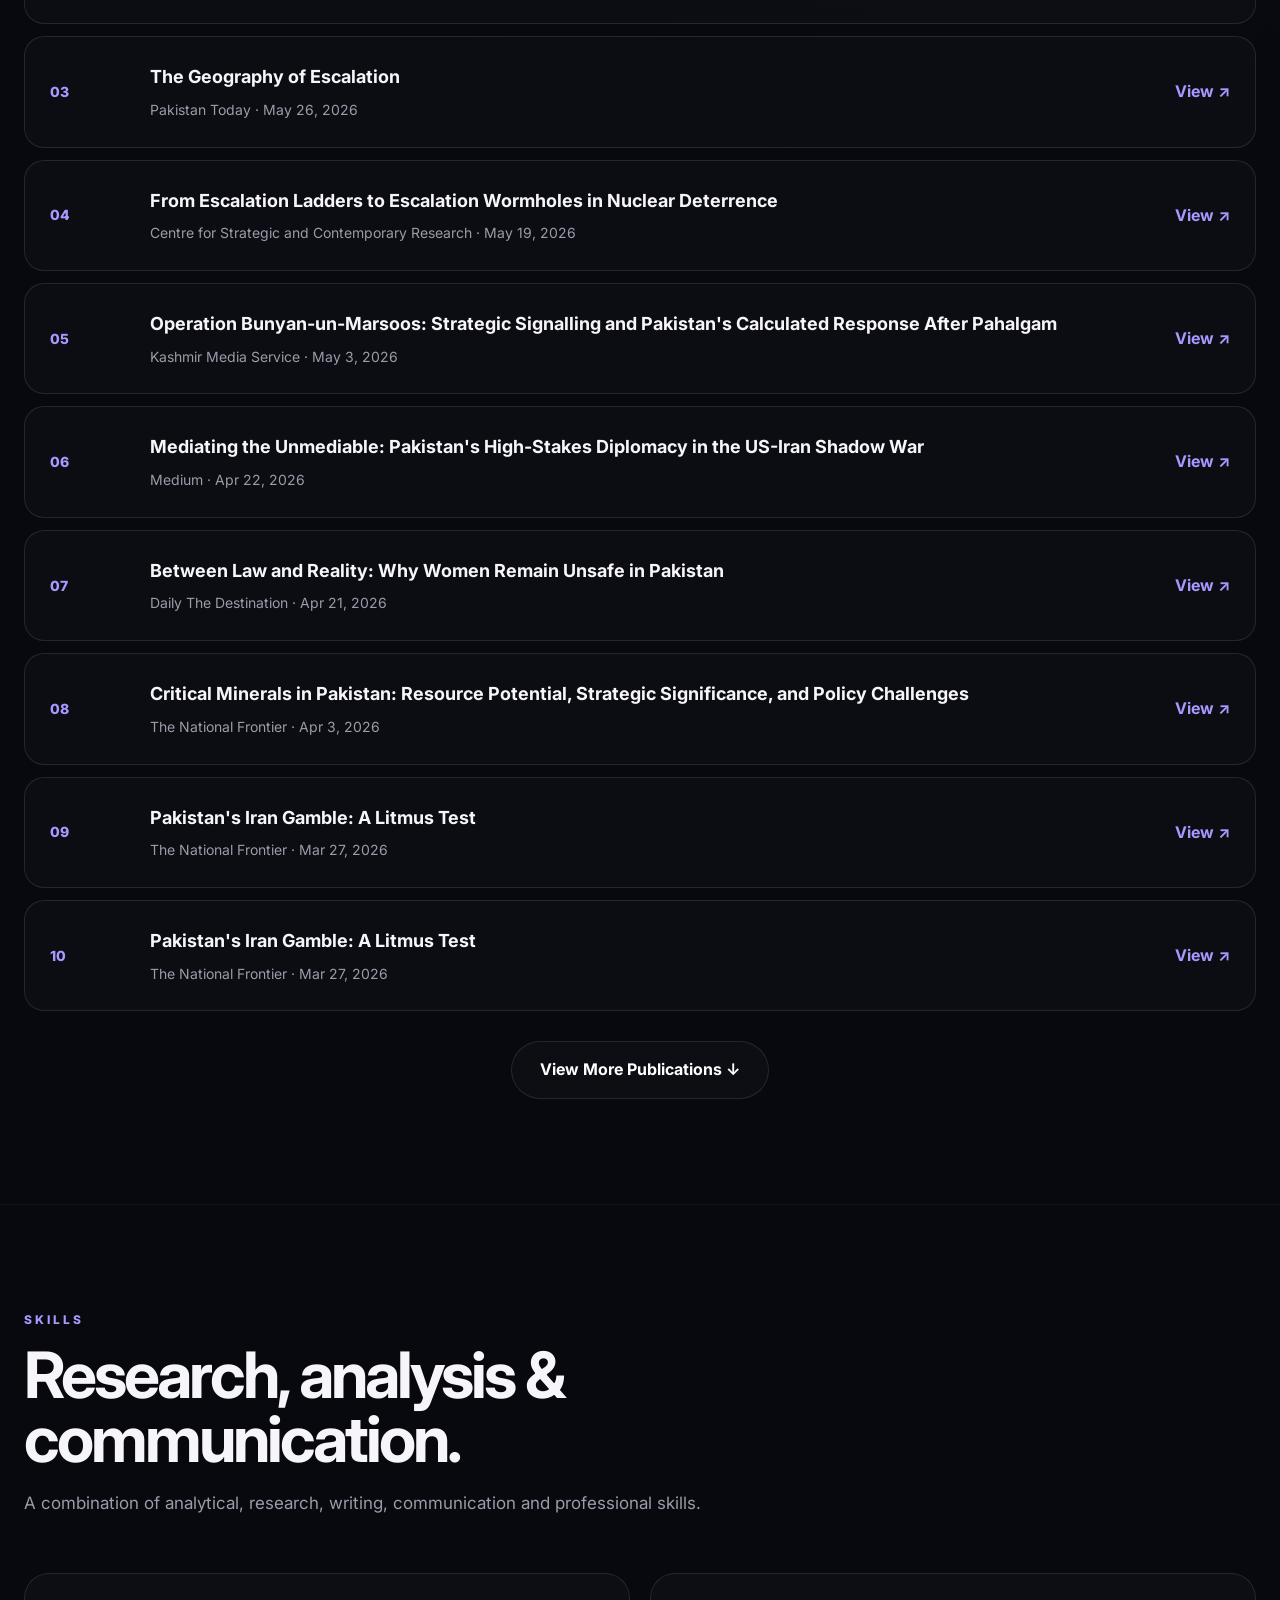
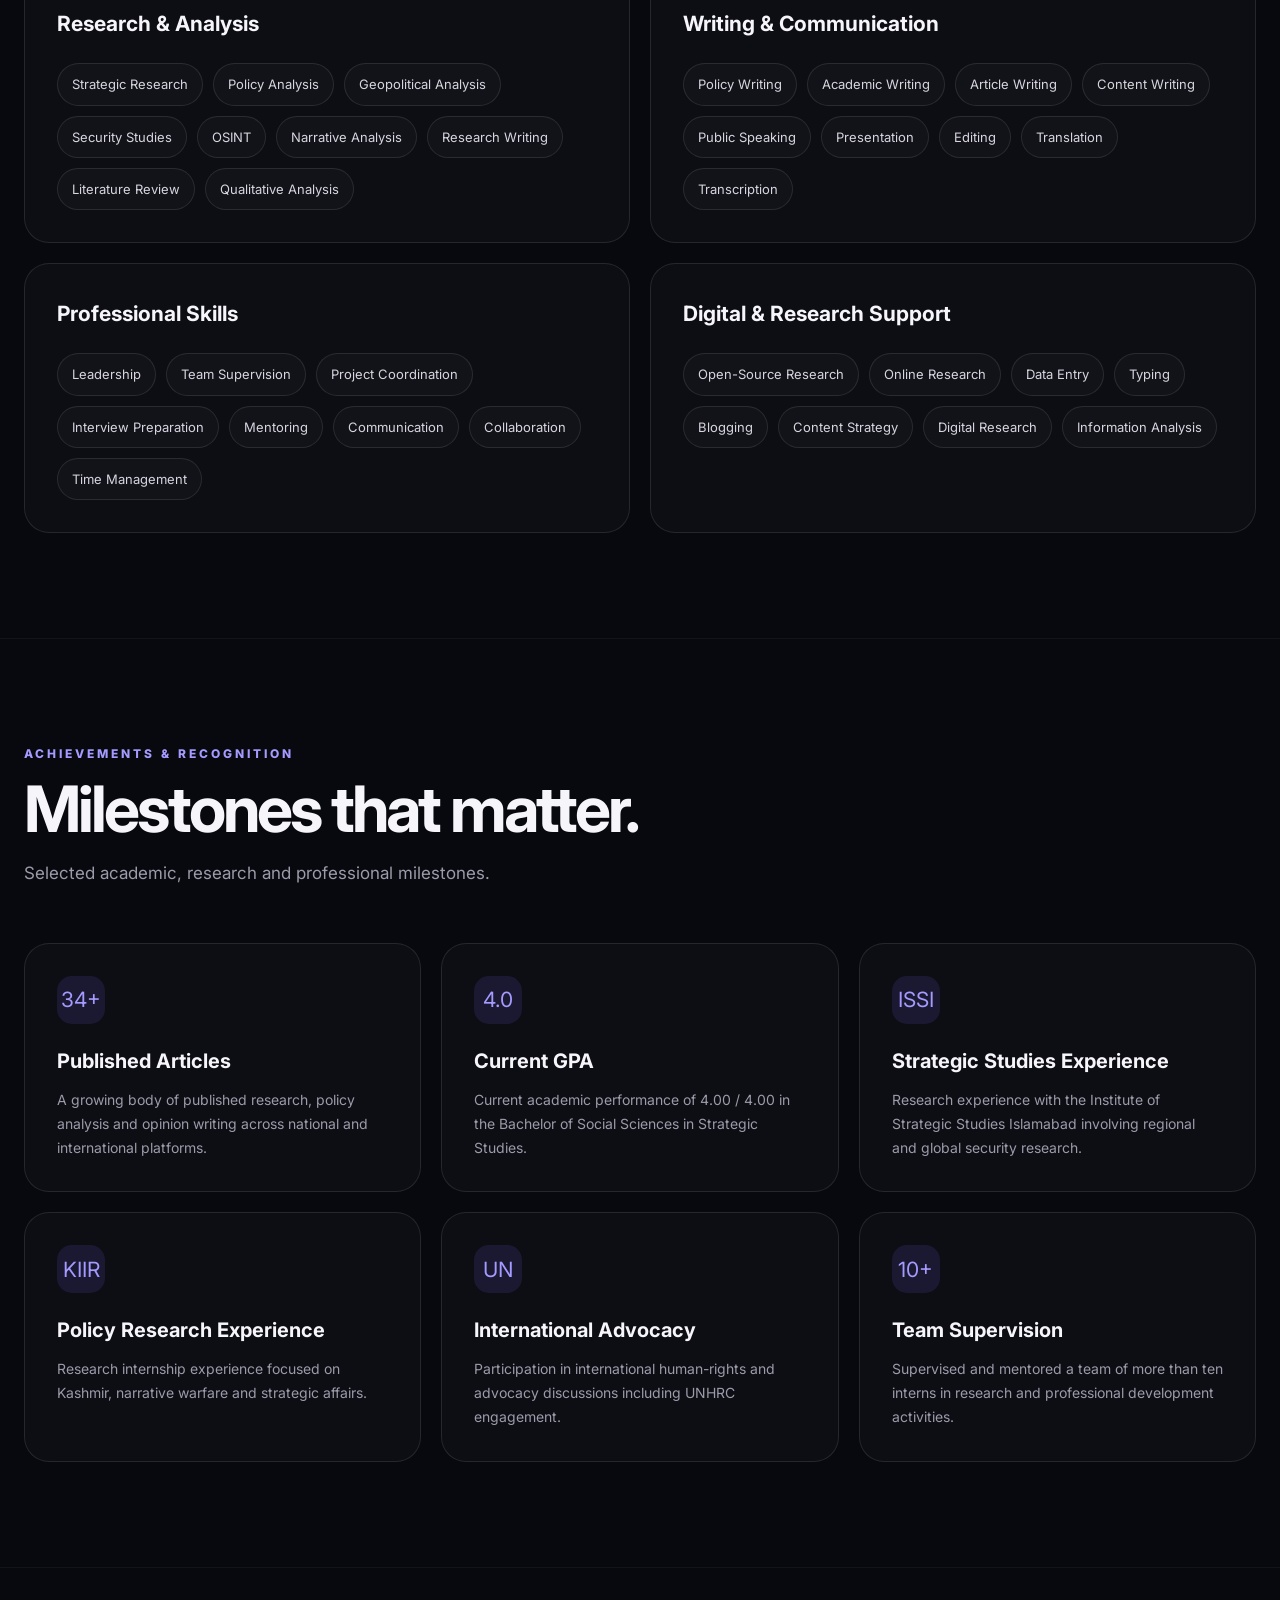
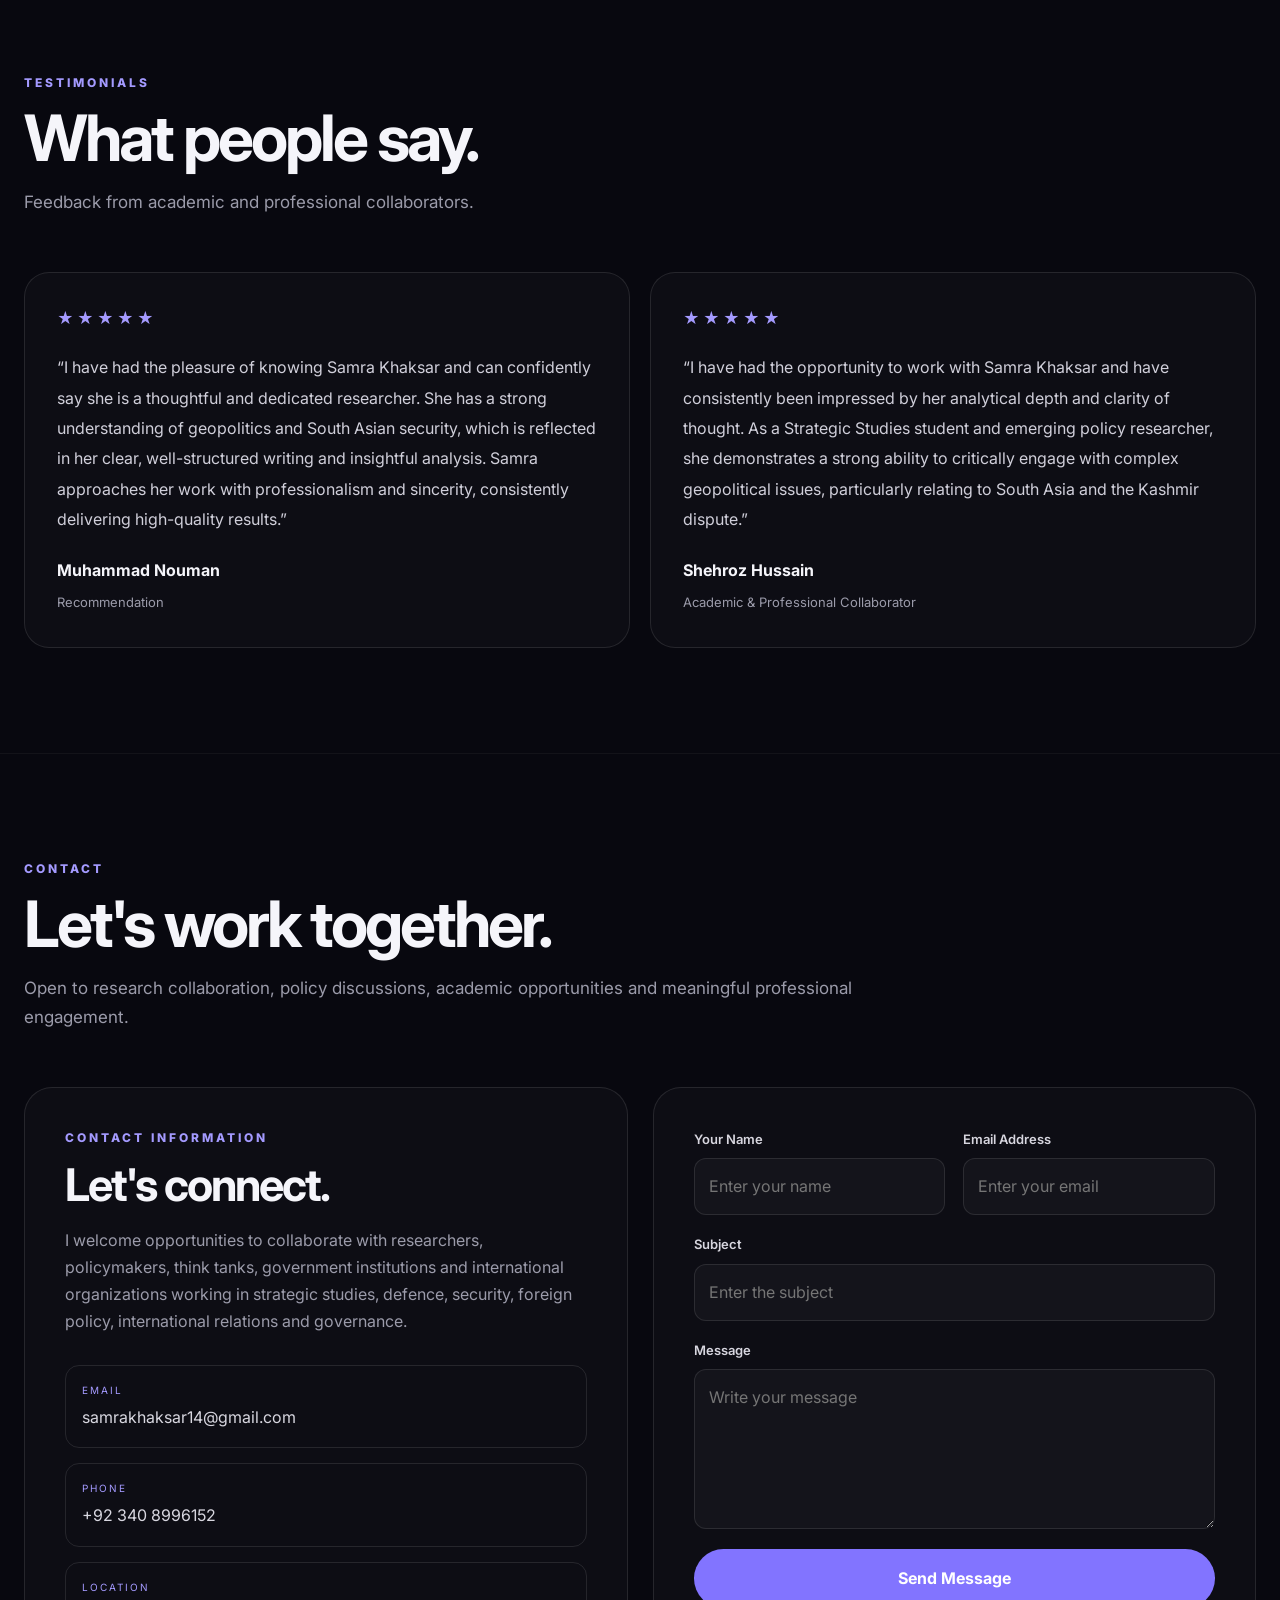
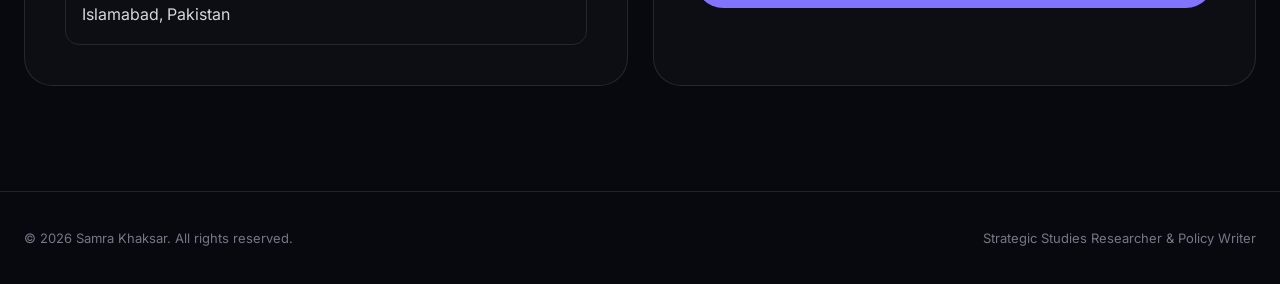
==== commit f4d124a7: "Fix typo in print statement" ====
--- a/index.html
+++ b/index.html
@@ -17,17 +17,42 @@
     <meta name="author"
         content="Samra Khaksar">
 
-    <title>Samra Khaksar | Strategic Studies Researcher</title>
-
-
-    <!-- FAVICON -->
+    <meta name="robots"
+        content="index, follow">
+
+    <meta name="theme-color"
+        content="#08080f">
+
+    <title>
+        Samra Khaksar | Strategic Studies Researcher
+    </title>
+
+
+    <!-- =========================================================
+         FAVICON
+         Uses samra.jpg as the browser favicon.
+         Keep samra.jpg in the same folder as this index.html file.
+         ========================================================= -->
+
     <link
         rel="icon"
-        type="image/svg+xml"
-        href="data:image/svg+xml,%3Csvg xmlns='http://www.w3.org/2000/svg' viewBox='0 0 512 512'%3E%3Crect width='512' height='512' rx='110' fill='%230d0d17'/%3E%3Ccircle cx='256' cy='245' r='190' fill='%238274ff' opacity='.12'/%3E%3Cpath d='M112 185L256 112l144 73-144 73z' fill='%238274ff' stroke='%23a49aff' stroke-width='12'/%3E%3Cpath d='M155 218v49c0 51 46 84 101 84s101-33 101-84v-49' fill='%235148b9' stroke='%23a49aff' stroke-width='10'/%3E%3C/svg%3E">
-
-
-    <!-- FONTS -->
+        type="image/jpeg"
+        href="samra.jpg">
+
+    <link
+        rel="shortcut icon"
+        type="image/jpeg"
+        href="samra.jpg">
+
+    <link
+        rel="apple-touch-icon"
+        href="samra.jpg">
+
+
+    <!-- =========================================================
+         GOOGLE FONTS
+         ========================================================= -->
+
     <link
         rel="preconnect"
         href="https://fonts.googleapis.com">
@@ -42,43 +67,82 @@
         rel="stylesheet">
 
 
+    <!-- =========================================================
+         MAIN CSS
+         ========================================================= -->
+
     <style>
 
+        /* =====================================================
+           GLOBAL RESET
+           ===================================================== */
+
         * {
+
             margin: 0;
+
             padding: 0;
+
             box-sizing: border-box;
+
             scroll-behavior: smooth;
-        }
-
+
+        }
+
+
+        /* =====================================================
+           ROOT VARIABLES
+           ===================================================== */
 
         :root {
 
             --background: #08080f;
+
             --background-two: #0d0d17;
 
             --card: #101018;
+
             --card-two: #141420;
 
             --text: #f5f5fa;
+
             --muted: #9b9baa;
 
             --purple: #8274ff;
+
             --purple-light: #a49aff;
 
+            --purple-dark: #5148b9;
+
             --border: rgba(255,255,255,0.10);
 
+            --border-light: rgba(255,255,255,0.06);
+
             --green: #20d9a1;
 
+            --gold: #e8c56a;
+
             --max-width: 1250px;
-        }
-
+
+        }
+
+
+        /* =====================================================
+           HTML
+           ===================================================== */
 
         html {
+
             scroll-behavior: smooth;
+
             scroll-padding-top: 120px;
-        }
-
+
+        }
+
+
+        /* =====================================================
+           BODY
+           ===================================================== */
 
         body {
 
@@ -97,6 +161,12 @@
                     transparent 30%
                 ),
 
+                radial-gradient(
+                    circle at 90% 40%,
+                    rgba(130,116,255,0.04),
+                    transparent 30%
+                ),
+
                 var(--background);
 
             color: var(--text);
@@ -104,32 +174,60 @@
             line-height: 1.7;
 
             overflow-x: hidden;
-        }
-
+
+        }
+
+
+        /* =====================================================
+           GENERAL ELEMENTS
+           ===================================================== */
 
         a {
+
             text-decoration: none;
+
             color: inherit;
+
         }
 
 
         img {
+
             max-width: 100%;
+
             display: block;
+
         }
 
 
         button,
         input,
         textarea {
+
             font: inherit;
+
         }
 
 
         button {
+
             cursor: pointer;
-        }
-
+
+        }
+
+
+        ::selection {
+
+            background: var(--purple);
+
+            color: white;
+
+        }
+
+
+        /* =====================================================
+           CONTAINER
+           ===================================================== */
 
         .container {
 
@@ -140,10 +238,13 @@
                 );
 
             margin: auto;
-        }
-
-
-        /* ================= NAVIGATION ================= */
+
+        }
+
+
+        /* =====================================================
+           NAVIGATION
+           ===================================================== */
 
         header {
 
@@ -158,6 +259,7 @@
             z-index: 9999;
 
             pointer-events: none;
+
         }
 
 
@@ -165,7 +267,8 @@
 
             min-height: 78px;
 
-            border: 1px solid var(--border);
+            border:
+                1px solid var(--border);
 
             border-radius: 40px;
 
@@ -187,6 +290,7 @@
                 0 20px 50px rgba(0,0,0,0.30);
 
             pointer-events: auto;
+
         }
 
 
@@ -199,11 +303,14 @@
             letter-spacing: -1px;
 
             white-space: nowrap;
+
         }
 
 
         .logo span {
+
             color: var(--purple-light);
+
         }
 
 
@@ -213,7 +320,7 @@
 
             align-items: center;
 
-            gap: 4px;
+            gap: 3px;
 
             background:
                 rgba(255,255,255,0.035);
@@ -221,6 +328,7 @@
             border-radius: 35px;
 
             padding: 5px;
+
         }
 
 
@@ -228,13 +336,16 @@
 
             color: #aaa9b8;
 
-            padding: 10px 13px;
+            padding: 9px 10px;
 
             border-radius: 25px;
 
-            font-size: 13px;
+            font-size: 11px;
 
             transition: 0.25s ease;
+
+            white-space: nowrap;
+
         }
 
 
@@ -245,6 +356,7 @@
                 rgba(255,255,255,0.08);
 
             color: white;
+
         }
 
 
@@ -263,6 +375,9 @@
             transition: 0.25s ease;
 
             white-space: nowrap;
+
+            margin-left: 8px;
+
         }
 
 
@@ -271,6 +386,7 @@
             background: white;
 
             color: #09090f;
+
         }
 
 
@@ -289,10 +405,13 @@
             border-radius: 12px;
 
             padding: 10px 13px;
-        }
-
-
-        /* ================= HERO ================= */
+
+        }
+
+
+        /* =====================================================
+           HERO
+           ===================================================== */
 
         .hero {
 
@@ -304,6 +423,7 @@
 
             padding:
                 150px 0 100px;
+
         }
 
 
@@ -318,6 +438,7 @@
             gap: 70px;
 
             align-items: center;
+
         }
 
 
@@ -349,6 +470,7 @@
             text-transform: uppercase;
 
             margin-bottom: 32px;
+
         }
 
 
@@ -364,6 +486,7 @@
 
             box-shadow:
                 0 0 16px var(--green);
+
         }
 
 
@@ -383,11 +506,14 @@
             font-weight: 900;
 
             margin-bottom: 34px;
+
         }
 
 
         .hero h1 span {
+
             color: var(--purple-light);
+
         }
 
 
@@ -402,6 +528,7 @@
             line-height: 1.9;
 
             margin-bottom: 36px;
+
         }
 
 
@@ -414,6 +541,7 @@
             gap: 14px;
 
             margin-bottom: 38px;
+
         }
 
 
@@ -440,28 +568,37 @@
             transition:
                 transform .25s ease,
                 background .25s ease;
+
         }
 
 
         .btn:hover {
-            transform: translateY(-3px);
+
+            transform:
+                translateY(-3px);
+
         }
 
 
         .btn-primary {
 
-            background: var(--purple);
+            background:
+                var(--purple);
 
             color: white;
 
             box-shadow:
                 0 15px 40px
                 rgba(130,116,255,0.28);
+
         }
 
 
         .btn-primary:hover {
-            background: #9387ff;
+
+            background:
+                #9387ff;
+
         }
 
 
@@ -469,6 +606,7 @@
 
             background:
                 rgba(255,255,255,0.025);
+
         }
 
 
@@ -476,16 +614,20 @@
 
             background:
                 rgba(255,255,255,0.08);
-        }
-
-
-        /* ================= SOCIALS ================= */
+
+        }
+
+
+        /* =====================================================
+           SOCIALS
+           ===================================================== */
 
         .socials {
 
             display: flex;
 
             gap: 10px;
+
         }
 
 
@@ -509,6 +651,7 @@
             color: #aaa9b9;
 
             transition: .25s ease;
+
         }
 
 
@@ -519,6 +662,7 @@
             height: 21px;
 
             fill: currentColor;
+
         }
 
 
@@ -526,15 +670,21 @@
 
             color: white;
 
-            background: var(--purple);
-
-            border-color: var(--purple);
-
-            transform: translateY(-3px);
-        }
-
-
-        /* ================= PROFILE CARD ================= */
+            background:
+                var(--purple);
+
+            border-color:
+                var(--purple);
+
+            transform:
+                translateY(-3px);
+
+        }
+
+
+        /* =====================================================
+           HERO CARD
+           ===================================================== */
 
         .hero-card {
 
@@ -568,6 +718,7 @@
             box-shadow:
                 0 25px 70px
                 rgba(0,0,0,0.22);
+
         }
 
 
@@ -586,6 +737,7 @@
             border:
                 1px solid
                 rgba(255,255,255,0.08);
+
         }
 
 
@@ -600,6 +752,7 @@
             border-radius: 22px;
 
             padding: 25px;
+
         }
 
 
@@ -616,6 +769,7 @@
             text-transform: uppercase;
 
             margin-bottom: 10px;
+
         }
 
 
@@ -624,10 +778,13 @@
             font-size: 18px;
 
             line-height: 1.5;
-        }
-
-
-        /* ================= SECTIONS ================= */
+
+        }
+
+
+        /* =====================================================
+           SECTIONS
+           ===================================================== */
 
         section {
 
@@ -637,14 +794,16 @@
             border-top:
                 1px solid
                 rgba(255,255,255,0.045);
+
         }
 
 
         .section-heading {
 
-            max-width: 800px;
+            max-width: 850px;
 
             margin-bottom: 55px;
+
         }
 
 
@@ -663,6 +822,7 @@
             font-weight: 800;
 
             margin-bottom: 13px;
+
         }
 
 
@@ -680,6 +840,7 @@
             letter-spacing: -3px;
 
             margin-bottom: 18px;
+
         }
 
 
@@ -688,10 +849,13 @@
             color: var(--muted);
 
             font-size: 17px;
-        }
-
-
-        /* ================= ABOUT ================= */
+
+        }
+
+
+        /* =====================================================
+           ABOUT
+           ===================================================== */
 
         .about-grid {
 
@@ -701,6 +865,7 @@
                 1fr;
 
             gap: 24px;
+
         }
 
 
@@ -717,6 +882,7 @@
             padding: 38px;
 
             max-width: 1000px;
+
         }
 
 
@@ -725,6 +891,7 @@
             margin-bottom: 15px;
 
             font-size: 23px;
+
         }
 
 
@@ -735,12 +902,211 @@
             line-height: 1.9;
 
             font-size: 17px;
-        }
-
-
-        /* ================= RESEARCH ================= */
-
-        .research-grid {
+
+        }
+
+
+        /* =====================================================
+           EDUCATION
+           ===================================================== */
+
+        .education-list {
+
+            display: flex;
+
+            flex-direction: column;
+
+            gap: 20px;
+
+        }
+
+
+        .education-card {
+
+            border:
+                1px solid var(--border);
+
+            border-radius: 25px;
+
+            padding: 35px;
+
+            background:
+                rgba(255,255,255,0.025);
+
+            transition:
+                .25s ease;
+
+        }
+
+
+        .education-card:hover {
+
+            transform:
+                translateY(-4px);
+
+            border-color:
+                rgba(130,116,255,0.35);
+
+        }
+
+
+        .education-card .date {
+
+            color:
+                var(--purple-light);
+
+            font-size: 13px;
+
+            font-weight: 800;
+
+            margin-bottom: 14px;
+
+        }
+
+
+        .education-card h3 {
+
+            font-size: 25px;
+
+            margin-bottom: 8px;
+
+        }
+
+
+        .education-card h4 {
+
+            color: var(--muted);
+
+            font-size: 16px;
+
+            font-weight: 500;
+
+            margin-bottom: 15px;
+
+        }
+
+
+        .education-card p {
+
+            color: var(--muted);
+
+        }
+
+
+        /* =====================================================
+           EXPERIENCE
+           ===================================================== */
+
+        .experience-grid {
+
+            display: grid;
+
+            grid-template-columns:
+                1fr 1fr;
+
+            gap: 20px;
+
+        }
+
+
+        .experience-card {
+
+            border:
+                1px solid var(--border);
+
+            border-radius: 25px;
+
+            padding: 30px;
+
+            background:
+                rgba(255,255,255,0.025);
+
+            transition: .25s ease;
+
+        }
+
+
+        .experience-card:hover {
+
+            transform:
+                translateY(-4px);
+
+            border-color:
+                rgba(130,116,255,0.4);
+
+        }
+
+
+        .experience-card .date {
+
+            color:
+                var(--purple-light);
+
+            font-size: 12px;
+
+            font-weight: 800;
+
+            letter-spacing: 1px;
+
+            margin-bottom: 15px;
+
+        }
+
+
+        .experience-card h3 {
+
+            font-size: 21px;
+
+            margin-bottom: 6px;
+
+        }
+
+
+        .experience-card h4 {
+
+            color: #b2b1c0;
+
+            font-size: 14px;
+
+            margin-bottom: 15px;
+
+        }
+
+
+        .experience-card p {
+
+            color: var(--muted);
+
+            font-size: 14px;
+
+            margin-bottom: 12px;
+
+        }
+
+
+        .experience-card ul {
+
+            padding-left: 20px;
+
+            color: var(--muted);
+
+            font-size: 14px;
+
+        }
+
+
+        .experience-card li {
+
+            margin-bottom: 8px;
+
+        }
+
+
+        /* =====================================================
+           LEADERSHIP & ACTIVITIES
+           ===================================================== */
+
+        .activities-list {
 
             display: grid;
 
@@ -748,45 +1114,126 @@
                 repeat(3,1fr);
 
             gap: 20px;
-        }
-
-
-        .research-item {
+
+        }
+
+
+        .activity-card {
 
             border:
                 1px solid var(--border);
 
-            border-radius: 25px;
-
-            padding: 30px;
+            border-radius: 22px;
+
+            padding: 28px;
 
             background:
                 rgba(255,255,255,0.025);
 
-            transition: .25s ease;
-        }
-
-
-        .research-item:hover {
+            transition:
+                .25s ease;
+
+        }
+
+
+        .activity-card:hover {
 
             transform:
                 translateY(-5px);
 
             border-color:
                 rgba(130,116,255,0.4);
-        }
-
-
-        .research-number {
+
+        }
+
+
+        .activity-number {
 
             color:
                 var(--purple-light);
 
+            font-size: 13px;
+
+            font-weight: 800;
+
+            margin-bottom: 15px;
+
+        }
+
+
+        .activity-card h3 {
+
+            font-size: 19px;
+
+            margin-bottom: 12px;
+
+        }
+
+
+        .activity-card p {
+
+            color: var(--muted);
+
             font-size: 14px;
 
+        }
+
+
+        /* =====================================================
+           RESEARCH
+           ===================================================== */
+
+        .research-grid {
+
+            display: grid;
+
+            grid-template-columns:
+                repeat(3,1fr);
+
+            gap: 20px;
+
+        }
+
+
+        .research-item {
+
+            border:
+                1px solid var(--border);
+
+            border-radius: 25px;
+
+            padding: 30px;
+
+            background:
+                rgba(255,255,255,0.025);
+
+            transition: .25s ease;
+
+        }
+
+
+        .research-item:hover {
+
+            transform:
+                translateY(-5px);
+
+            border-color:
+                rgba(130,116,255,0.4);
+
+        }
+
+
+        .research-number {
+
+            color:
+                var(--purple-light);
+
+            font-size: 14px;
+
             font-weight: 800;
 
             margin-bottom: 18px;
+
         }
 
 
@@ -795,6 +1242,7 @@
             margin-bottom: 12px;
 
             font-size: 21px;
+
         }
 
 
@@ -803,10 +1251,66 @@
             color: var(--muted);
 
             font-size: 15px;
-        }
-
-
-        /* ================= PUBLICATIONS ================= */
+
+        }
+
+
+        /* =====================================================
+           SERVICES
+           ===================================================== */
+
+        .services-grid {
+
+            display: grid;
+
+            grid-template-columns:
+                repeat(5,1fr);
+
+            gap: 15px;
+
+        }
+
+
+        .service-item {
+
+            border:
+                1px solid var(--border);
+
+            border-radius: 18px;
+
+            padding: 22px;
+
+            text-align: center;
+
+            color: #d7d6e0;
+
+            background:
+                rgba(255,255,255,0.02);
+
+            font-weight: 600;
+
+            transition: .25s ease;
+
+        }
+
+
+        .service-item:hover {
+
+            background:
+                rgba(130,116,255,0.12);
+
+            border-color:
+                var(--purple);
+
+            transform:
+                translateY(-4px);
+
+        }
+
+
+        /* =====================================================
+           PUBLICATIONS
+           ===================================================== */
 
         .publication-controls {
 
@@ -820,6 +1324,7 @@
             gap: 20px;
 
             margin-bottom: 30px;
+
         }
 
 
@@ -828,6 +1333,7 @@
             width: 100%;
 
             max-width: 600px;
+
         }
 
 
@@ -849,6 +1355,7 @@
 
             background:
                 rgba(255,255,255,0.035);
+
         }
 
 
@@ -856,16 +1363,19 @@
 
             border-color:
                 var(--purple);
+
         }
 
 
         .publication-count {
 
-            color: #8f8d9d;
+            color:
+                #8f8d9d;
 
             font-size: 14px;
 
             white-space: nowrap;
+
         }
 
 
@@ -876,6 +1386,7 @@
             flex-direction: column;
 
             gap: 12px;
+
         }
 
 
@@ -901,6 +1412,7 @@
             border-radius: 20px;
 
             transition: .25s ease;
+
         }
 
 
@@ -911,6 +1423,7 @@
 
             border-color:
                 rgba(130,116,255,0.35);
+
         }
 
 
@@ -922,6 +1435,7 @@
             font-size: 14px;
 
             font-weight: 800;
+
         }
 
 
@@ -930,14 +1444,17 @@
             font-size: 18px;
 
             margin-bottom: 5px;
+
         }
 
 
         .publication p {
 
-            color: var(--muted);
+            color:
+                var(--muted);
 
             font-size: 14px;
+
         }
 
 
@@ -949,11 +1466,21 @@
             font-weight: 700;
 
             white-space: nowrap;
+
+        }
+
+
+        .publication-link:hover {
+
+            color: white;
+
         }
 
 
         .publication.hidden-publication {
+
             display: none;
+
         }
 
 
@@ -964,6 +1491,7 @@
             justify-content: center;
 
             margin-top: 30px;
+
         }
 
 
@@ -977,7 +1505,8 @@
 
             gap: 8px;
 
-            padding: 14px 28px;
+            padding:
+                14px 28px;
 
             border:
                 1px solid var(--border);
@@ -992,86 +1521,209 @@
             font-weight: 700;
 
             transition: .25s ease;
+
         }
 
 
         .view-more-btn:hover {
 
-            background: var(--purple);
-
-            border-color: var(--purple);
-
-            transform: translateY(-3px);
-        }
-
-
-        /* ================= EDUCATION ================= */
-
-        .education-list {
-
-            display: flex;
-
-            flex-direction: column;
+            background:
+                var(--purple);
+
+            border-color:
+                var(--purple);
+
+            transform:
+                translateY(-3px);
+
+        }
+
+
+        /* =====================================================
+           SKILLS
+           ===================================================== */
+
+        .skills-wrapper {
+
+            display: grid;
+
+            grid-template-columns:
+                1fr 1fr;
 
             gap: 20px;
-        }
-
-
-        .education-card {
+
+        }
+
+
+        .skills-card {
 
             border:
                 1px solid var(--border);
 
             border-radius: 25px;
 
-            padding: 35px;
+            padding: 32px;
 
             background:
                 rgba(255,255,255,0.025);
-        }
-
-
-        .education-card .date {
-
-            color: var(--purple-light);
+
+        }
+
+
+        .skills-card h3 {
+
+            font-size: 21px;
+
+            margin-bottom: 22px;
+
+        }
+
+
+        .skills-list {
+
+            display: flex;
+
+            flex-wrap: wrap;
+
+            gap: 10px;
+
+        }
+
+
+        .skill-tag {
+
+            border:
+                1px solid var(--border);
+
+            border-radius: 30px;
+
+            padding:
+                9px 14px;
+
+            color:
+                #d7d6e0;
+
+            background:
+                rgba(255,255,255,0.025);
 
             font-size: 13px;
 
-            font-weight: 800;
-
-            margin-bottom: 14px;
-        }
-
-
-        .education-card h3 {
-
-            font-size: 25px;
-
-            margin-bottom: 8px;
-        }
-
-
-        .education-card h4 {
-
-            color: var(--muted);
-
-            font-size: 16px;
-
-            font-weight: 500;
-
-            margin-bottom: 15px;
-        }
-
-
-        .education-card p {
-
-            color: var(--muted);
-        }
-
-
-        /* ================= EXPERIENCE ================= */
-
-        .experience-grid {
+            transition:
+                .25s ease;
+
+        }
+
+
+        .skill-tag:hover {
+
+            border-color:
+                var(--purple);
+
+            background:
+                rgba(130,116,255,0.10);
+
+            transform:
+                translateY(-2px);
+
+        }
+
+
+        /* =====================================================
+           ACHIEVEMENTS
+           ===================================================== */
+
+        .achievements-grid {
+
+            display: grid;
+
+            grid-template-columns:
+                repeat(3,1fr);
+
+            gap: 20px;
+
+        }
+
+
+        .achievement-card {
+
+            border:
+                1px solid var(--border);
+
+            border-radius: 25px;
+
+            padding: 32px;
+
+            background:
+                rgba(255,255,255,0.025);
+
+            transition:
+                .25s ease;
+
+        }
+
+
+        .achievement-card:hover {
+
+            transform:
+                translateY(-5px);
+
+            border-color:
+                rgba(130,116,255,0.4);
+
+        }
+
+
+        .achievement-icon {
+
+            width: 48px;
+
+            height: 48px;
+
+            display: flex;
+
+            align-items: center;
+
+            justify-content: center;
+
+            border-radius: 15px;
+
+            background:
+                rgba(130,116,255,0.12);
+
+            color:
+                var(--purple-light);
+
+            font-size: 21px;
+
+            margin-bottom: 20px;
+
+        }
+
+
+        .achievement-card h3 {
+
+            font-size: 20px;
+
+            margin-bottom: 10px;
+
+        }
+
+
+        .achievement-card p {
+
+            color:
+                var(--muted);
+
+            font-size: 14px;
+
+        }
+
+
+        /* =====================================================
+           TESTIMONIALS
+           ===================================================== */
+
+        .testimonials {
 
             display: grid;
 
@@ -1079,469 +1731,358 @@
                 1fr 1fr;
 
             gap: 20px;
-        }
-
-
-        .experience-card {
+
+        }
+
+
+        .testimonial {
 
             border:
                 1px solid var(--border);
 
             border-radius: 25px;
 
-            padding: 30px;
+            padding: 32px;
 
             background:
                 rgba(255,255,255,0.025);
 
-            transition: .25s ease;
-        }
-
-
-        .experience-card:hover {
-
-            transform:
-                translateY(-4px);
+        }
+
+
+        .stars {
+
+            color:
+                var(--purple-light);
+
+            margin-bottom: 20px;
+
+            letter-spacing: 3px;
+
+        }
+
+
+        .testimonial p {
+
+            color:
+                #d0cfda;
+
+            line-height: 1.9;
+
+            margin-bottom: 22px;
+
+        }
+
+
+        .testimonial strong {
+
+            display: block;
+
+            font-size: 16px;
+
+            margin-bottom: 4px;
+
+        }
+
+
+        .testimonial span {
+
+            color:
+                var(--muted);
+
+            font-size: 13px;
+
+        }
+
+
+        /* =====================================================
+           CONTACT
+           ===================================================== */
+
+        .contact-wrapper {
+
+            display: grid;
+
+            grid-template-columns:
+                1fr 1fr;
+
+            gap: 25px;
+
+        }
+
+
+        .contact-intro,
+        .contact-form-box {
+
+            border:
+                1px solid var(--border);
+
+            border-radius: 28px;
+
+            padding: 40px;
+
+            background:
+                rgba(255,255,255,0.025);
+
+        }
+
+
+        .contact-intro h2 {
+
+            font-size: 45px;
+
+            line-height: 1;
+
+            letter-spacing: -2px;
+
+            margin-bottom: 20px;
+
+        }
+
+
+        .contact-intro > p {
+
+            color:
+                var(--muted);
+
+            margin-bottom: 30px;
+
+        }
+
+
+        .contact-details {
+
+            display: flex;
+
+            flex-direction: column;
+
+            gap: 15px;
+
+        }
+
+
+        .contact-detail {
+
+            padding: 16px;
+
+            border:
+                1px solid var(--border);
+
+            border-radius: 14px;
+
+            color:
+                #d8d7e0;
+
+            transition:
+                .25s ease;
+
+        }
+
+
+        .contact-detail:hover {
 
             border-color:
                 rgba(130,116,255,0.4);
-        }
-
-
-        .experience-card .date {
-
-            color: var(--purple-light);
-
-            font-size: 12px;
-
-            font-weight: 800;
-
-            letter-spacing: 1px;
-
-            margin-bottom: 15px;
-        }
-
-
-        .experience-card h3 {
-
-            font-size: 21px;
-
-            margin-bottom: 6px;
-        }
-
-
-        .experience-card h4 {
-
-            color: #b2b1c0;
-
-            font-size: 14px;
-
-            margin-bottom: 15px;
-        }
-
-
-        .experience-card p {
-
-            color: var(--muted);
-
-            font-size: 14px;
-
-            margin-bottom: 12px;
-        }
-
-
-        .experience-card ul {
-
-            padding-left: 20px;
-
-            color: var(--muted);
-
-            font-size: 14px;
-        }
-
-
-        .experience-card li {
-            margin-bottom: 8px;
-        }
-
-
-        /* ================= SERVICES ================= */
-
-        .services-grid {
+
+            background:
+                rgba(130,116,255,0.05);
+
+        }
+
+
+        .contact-detail small {
+
+            display: block;
+
+            color:
+                var(--purple-light);
+
+            text-transform:
+                uppercase;
+
+            letter-spacing: 2px;
+
+            font-size: 10px;
+
+            margin-bottom: 5px;
+
+        }
+
+
+        .form-grid {
 
             display: grid;
 
             grid-template-columns:
-                repeat(5,1fr);
-
-            gap: 15px;
-        }
-
-
-        .service-item {
+                1fr 1fr;
+
+            gap: 18px;
+
+        }
+
+
+        .form-group {
+
+            display: flex;
+
+            flex-direction: column;
+
+            gap: 8px;
+
+        }
+
+
+        .form-group.full {
+
+            grid-column:
+                1 / -1;
+
+        }
+
+
+        .form-group label {
+
+            color:
+                #d7d6df;
+
+            font-size: 13px;
+
+            font-weight: 600;
+
+        }
+
+
+        .form-group input,
+        .form-group textarea {
+
+            width: 100%;
 
             border:
                 1px solid var(--border);
 
-            border-radius: 18px;
-
-            padding: 22px;
-
-            text-align: center;
-
-            color: #d7d6e0;
-
             background:
-                rgba(255,255,255,0.02);
-
-            font-weight: 600;
-
-            transition: .25s ease;
-        }
-
-
-        .service-item:hover {
-
-            background:
-                rgba(130,116,255,0.12);
+                rgba(255,255,255,0.03);
+
+            color: white;
+
+            padding: 14px;
+
+            border-radius: 12px;
+
+            outline: none;
+
+        }
+
+
+        .form-group input:focus,
+        .form-group textarea:focus {
 
             border-color:
                 var(--purple);
 
+        }
+
+
+        .form-group textarea {
+
+            min-height: 160px;
+
+            resize: vertical;
+
+        }
+
+
+        .form-submit {
+
+            margin-top: 20px;
+
+            width: 100%;
+
+            border: none;
+
+            background:
+                var(--purple);
+
+            color: white;
+
+            padding: 16px;
+
+            border-radius: 30px;
+
+            font-weight: 700;
+
+            transition:
+                .25s ease;
+
+        }
+
+
+        .form-submit:hover {
+
+            background:
+                #9387ff;
+
             transform:
-                translateY(-4px);
-        }
-
-
-        /* ================= ACTIVITIES ================= */
-
-        .activities-list {
-
-            display: grid;
-
-            grid-template-columns:
-                1fr 1fr 1fr;
+                translateY(-2px);
+
+        }
+
+
+        /* =====================================================
+           FOOTER
+           ===================================================== */
+
+        footer {
+
+            border-top:
+                1px solid var(--border);
+
+            padding:
+                35px 0;
+
+            color:
+                #777686;
+
+            font-size: 13px;
+
+        }
+
+
+        .footer-content {
+
+            display: flex;
+
+            justify-content:
+                space-between;
 
             gap: 20px;
-        }
-
-
-        .activity-card {
+
+            align-items: center;
+
+        }
+
+
+        /* =====================================================
+           BACK TO TOP
+           ===================================================== */
+
+        .back-to-top {
+
+            position: fixed;
+
+            right: 28px;
+
+            bottom: 28px;
+
+            width: 58px;
+
+            height: 58px;
+
+            border-radius: 50%;
 
             border:
                 1px solid var(--border);
 
-            border-radius: 22px;
-
-            padding: 28px;
-
-            background:
-                rgba(255,255,255,0.025);
-        }
-
-
-        .activity-card h3 {
-
-            font-size: 18px;
-
-            margin-bottom: 12px;
-        }
-
-
-        .activity-card p {
-
-            color: var(--muted);
-
-            font-size: 14px;
-        }
-
-
-        /* ================= TESTIMONIALS ================= */
-
-        .testimonials {
-
-            display: grid;
-
-            grid-template-columns:
-                1fr 1fr;
-
-            gap: 20px;
-        }
-
-
-        .testimonial {
-
-            border:
-                1px solid var(--border);
-
-            border-radius: 25px;
-
-            padding: 32px;
-
-            background:
-                rgba(255,255,255,0.025);
-        }
-
-
-        .stars {
-
-            color:
-                var(--purple-light);
-
-            margin-bottom: 20px;
-
-            letter-spacing: 3px;
-        }
-
-
-        .testimonial p {
-
-            color: #d0cfda;
-
-            line-height: 1.9;
-
-            margin-bottom: 22px;
-        }
-
-
-        .testimonial strong {
-
-            display: block;
-
-            font-size: 16px;
-
-            margin-bottom: 4px;
-        }
-
-
-        .testimonial span {
-
-            color: var(--muted);
-
-            font-size: 13px;
-        }
-
-
-        /* ================= CONTACT ================= */
-
-        .contact-wrapper {
-
-            display: grid;
-
-            grid-template-columns:
-                1fr 1fr;
-
-            gap: 25px;
-        }
-
-
-        .contact-intro,
-        .contact-form-box {
-
-            border:
-                1px solid var(--border);
-
-            border-radius: 28px;
-
-            padding: 40px;
-
-            background:
-                rgba(255,255,255,0.025);
-        }
-
-
-        .contact-intro h2 {
-
-            font-size: 45px;
-
-            line-height: 1;
-
-            letter-spacing: -2px;
-
-            margin-bottom: 20px;
-        }
-
-
-        .contact-intro > p {
-
-            color: var(--muted);
-
-            margin-bottom: 30px;
-        }
-
-
-        .contact-details {
-
-            display: flex;
-
-            flex-direction: column;
-
-            gap: 15px;
-        }
-
-
-        .contact-detail {
-
-            padding: 16px;
-
-            border:
-                1px solid var(--border);
-
-            border-radius: 14px;
-
-            color: #d8d7e0;
-        }
-
-
-        .contact-detail small {
-
-            display: block;
-
-            color: var(--purple-light);
-
-            text-transform: uppercase;
-
-            letter-spacing: 2px;
-
-            font-size: 10px;
-
-            margin-bottom: 5px;
-        }
-
-
-        .form-grid {
-
-            display: grid;
-
-            grid-template-columns:
-                1fr 1fr;
-
-            gap: 18px;
-        }
-
-
-        .form-group {
-
-            display: flex;
-
-            flex-direction: column;
-
-            gap: 8px;
-        }
-
-
-        .form-group.full {
-            grid-column: 1 / -1;
-        }
-
-
-        .form-group label {
-
-            color: #d7d6df;
-
-            font-size: 13px;
-
-            font-weight: 600;
-        }
-
-
-        .form-group input,
-        .form-group textarea {
-
-            width: 100%;
-
-            border:
-                1px solid var(--border);
-
-            background:
-                rgba(255,255,255,0.03);
-
-            color: white;
-
-            padding: 14px;
-
-            border-radius: 12px;
-
-            outline: none;
-        }
-
-
-        .form-group textarea {
-
-            min-height: 160px;
-
-            resize: vertical;
-        }
-
-
-        .form-submit {
-
-            margin-top: 20px;
-
-            width: 100%;
-
-            border: none;
-
-            background: var(--purple);
-
-            color: white;
-
-            padding: 16px;
-
-            border-radius: 30px;
-
-            font-weight: 700;
-        }
-
-
-        /* ================= FOOTER ================= */
-
-        footer {
-
-            border-top:
-                1px solid var(--border);
-
-            padding:
-                35px 0;
-
-            color: #777686;
-
-            font-size: 13px;
-        }
-
-
-        .footer-content {
-
-            display: flex;
-
-            justify-content:
-                space-between;
-
-            gap: 20px;
-
-            align-items: center;
-        }
-
-
-        /* ================= BACK TO TOP ================= */
-
-        .back-to-top {
-
-            position: fixed;
-
-            right: 28px;
-
-            bottom: 28px;
-
-            width: 58px;
-
-            height: 58px;
-
-            border-radius: 50%;
-
-            border:
-                1px solid var(--border);
-
             background:
                 rgba(13,13,22,0.92);
 
@@ -1565,6 +2106,7 @@
                 translateY(10px);
 
             transition: .3s ease;
+
         }
 
 
@@ -1576,6 +2118,7 @@
 
             transform:
                 translateY(0);
+
         }
 
 
@@ -1586,132 +2129,242 @@
 
             border-color:
                 var(--purple);
-        }
-
-
-        /* ================= RESPONSIVE ================= */
-
-        @media (max-width: 1100px) {
+
+        }
+
+
+        /* =====================================================
+           RESPONSIVE — 1200PX
+           ===================================================== */
+
+        @media (max-width: 1200px) {
 
             .nav-links a {
 
                 padding:
-                    9px 9px;
-
-                font-size: 12px;
+                    9px 7px;
+
+                font-size: 10px;
+
             }
 
 
             .hero-grid {
+
                 gap: 40px;
+
             }
 
 
             .services-grid {
-                grid-template-columns: repeat(3,1fr);
+
+                grid-template-columns:
+                    repeat(3,1fr);
+
             }
-        }
-
+
+        }
+
+
+        /* =====================================================
+           RESPONSIVE — 1000PX
+           ===================================================== */
+
+        @media (max-width: 1000px) {
+
+            .nav-links a {
+
+                font-size: 10px;
+
+                padding:
+                    9px 6px;
+
+            }
+
+
+            .hero-grid {
+
+                grid-template-columns:
+                    1fr;
+
+            }
+
+
+            .hero-card {
+
+                max-width:
+                    650px;
+
+            }
+
+
+            .research-grid {
+
+                grid-template-columns:
+                    1fr 1fr;
+
+            }
+
+
+            .activities-list {
+
+                grid-template-columns:
+                    1fr 1fr;
+
+            }
+
+
+            .achievements-grid {
+
+                grid-template-columns:
+                    1fr 1fr;
+
+            }
+
+        }
+
+
+        /* =====================================================
+           RESPONSIVE — 900PX
+           ===================================================== */
 
         @media (max-width: 900px) {
 
             header {
+
                 top: 8px;
+
             }
 
 
             .navbar {
 
-                border-radius: 20px;
-
-                min-height: 65px;
+                border-radius:
+                    20px;
+
+                min-height:
+                    65px;
+
             }
 
 
             .menu-button {
-                display: block;
+
+                display:
+                    block;
+
             }
 
 
             .nav-links {
 
-                display: none;
-
-                position: absolute;
-
-                top: 78px;
-
-                left: 20px;
-
-                right: 20px;
-
-                flex-direction: column;
-
-                padding: 10px;
-
-                border-radius: 20px;
+                display:
+                    none;
+
+                position:
+                    absolute;
+
+                top:
+                    78px;
+
+                left:
+                    20px;
+
+                right:
+                    20px;
+
+                flex-direction:
+                    column;
+
+                padding:
+                    10px;
+
+                border-radius:
+                    20px;
 
                 background:
                     rgba(13,13,22,0.98);
 
                 border:
                     1px solid var(--border);
+
             }
 
 
             .nav-links.active {
-                display: flex;
+
+                display:
+                    flex;
+
             }
 
 
             .nav-links a {
 
-                width: 100%;
-
-                text-align: center;
-
-                padding: 13px;
+                width:
+                    100%;
+
+                text-align:
+                    center;
+
+                padding:
+                    13px;
+
+                font-size:
+                    13px;
+
             }
 
 
             .resume-btn {
-                display: none;
-            }
-
-
-            .hero-grid {
-                grid-template-columns: 1fr;
-            }
-
-
-            .hero-card {
-                max-width: 600px;
+
+                display:
+                    none;
+
             }
 
 
             .about-grid,
             .experience-grid,
             .testimonials,
-            .contact-wrapper {
-                grid-template-columns: 1fr;
+            .contact-wrapper,
+            .skills-wrapper {
+
+                grid-template-columns:
+                    1fr;
+
             }
 
 
             .research-grid {
-                grid-template-columns: 1fr 1fr;
+
+                grid-template-columns:
+                    1fr 1fr;
+
             }
 
 
             .activities-list {
-                grid-template-columns: 1fr;
+
+                grid-template-columns:
+                    1fr;
+
             }
 
 
             .services-grid {
-                grid-template-columns: repeat(2,1fr);
+
+                grid-template-columns:
+                    repeat(2,1fr);
+
             }
-        }
-
+
+        }
+
+
+        /* =====================================================
+           RESPONSIVE — 650PX
+           ===================================================== */
 
         @media (max-width: 650px) {
 
@@ -1722,134 +2375,194 @@
                         calc(100% - 30px),
                         var(--max-width)
                     );
+
             }
 
 
             .hero {
 
-                min-height: auto;
+                min-height:
+                    auto;
 
                 padding:
                     125px 0 80px;
+
             }
 
 
             .hero h1 {
 
-                font-size: 57px;
-
-                letter-spacing: -3px;
+                font-size:
+                    57px;
+
+                letter-spacing:
+                    -3px;
+
             }
 
 
             .hero-description {
-                font-size: 16px;
+
+                font-size:
+                    16px;
+
             }
 
 
             .hero-card {
 
-                min-height: 500px;
-
-                padding: 15px;
+                min-height:
+                    500px;
+
+                padding:
+                    15px;
+
             }
 
 
             .profile-photo {
-                height: 320px;
+
+                height:
+                    320px;
+
             }
 
 
             section {
-                padding: 75px 0;
+
+                padding:
+                    75px 0;
+
             }
 
 
             .section-heading h2 {
-                font-size: 42px;
+
+                font-size:
+                    42px;
+
             }
 
 
             .research-grid,
-            .services-grid {
-                grid-template-columns: 1fr;
-            }
-
-
-            .publication {
+            .services-grid,
+            .achievements-grid {
 
                 grid-template-columns:
                     1fr;
 
-                gap: 10px;
             }
 
 
+            .publication {
+
+                grid-template-columns:
+                    1fr;
+
+                gap:
+                    10px;
+
+            }
+
+
             .publication-number {
-                font-size: 12px;
+
+                font-size:
+                    12px;
+
             }
 
 
             .publication-link {
 
-                display: inline-block;
-
-                margin-top: 8px;
+                display:
+                    inline-block;
+
+                margin-top:
+                    8px;
+
             }
 
 
             .publication-controls {
 
-                flex-direction: column;
-
-                align-items: stretch;
+                flex-direction:
+                    column;
+
+                align-items:
+                    stretch;
+
             }
 
 
             .publication-count {
-                white-space: normal;
+
+                white-space:
+                    normal;
+
             }
 
 
             .contact-intro,
             .contact-form-box {
-                padding: 28px;
+
+                padding:
+                    28px;
+
             }
 
 
             .contact-intro h2 {
-                font-size: 38px;
+
+                font-size:
+                    38px;
+
             }
 
 
             .form-grid {
-                grid-template-columns: 1fr;
+
+                grid-template-columns:
+                    1fr;
+
             }
 
 
             .form-group.full {
-                grid-column: auto;
+
+                grid-column:
+                    auto;
+
             }
 
 
             .footer-content {
 
-                flex-direction: column;
-
-                align-items: flex-start;
+                flex-direction:
+                    column;
+
+                align-items:
+                    flex-start;
+
             }
 
 
             .back-to-top {
 
-                right: 18px;
-
-                bottom: 18px;
-
-                width: 52px;
-
-                height: 52px;
+                right:
+                    18px;
+
+                bottom:
+                    18px;
+
+                width:
+                    52px;
+
+                height:
+                    52px;
+
             }
+
         }
 
     </style>
@@ -1860,13 +2573,16 @@
 <body>
 
 
-    <!-- ================= NAVIGATION ================= -->
+    <!-- =========================================================
+         NAVIGATION
+         ========================================================= -->
 
     <header>
 
         <div class="container">
 
             <nav class="navbar">
+
 
                 <a
                     href="#home"
@@ -1881,19 +2597,60 @@
                     class="nav-links"
                     id="navLinks">
 
-                    <a href="#about">About</a>
-
-                    <a href="#research">Research</a>
-
-                    <a href="#publications">Publications</a>
-
-                    <a href="#education">Education</a>
-
-                    <a href="#experience">Experience</a>
-
-                    <a href="#testimonials">Testimonials</a>
-
-                    <a href="#contact">Contact</a>
+
+                    <a href="#about">
+                        About
+                    </a>
+
+
+                    <a href="#education">
+                        Education
+                    </a>
+
+
+                    <a href="#experience">
+                        Experience
+                    </a>
+
+
+                    <a href="#activities">
+                        Leadership
+                    </a>
+
+
+                    <a href="#research">
+                        Research
+                    </a>
+
+
+                    <a href="#services">
+                        Services
+                    </a>
+
+
+                    <a href="#publications">
+                        Publications
+                    </a>
+
+
+                    <a href="#skills">
+                        Skills
+                    </a>
+
+
+                    <a href="#achievements">
+                        Achievements
+                    </a>
+
+
+                    <a href="#testimonials">
+                        Testimonials
+                    </a>
+
+
+                    <a href="#contact">
+                        Contact
+                    </a>
 
                 </div>
 
@@ -1925,10 +2682,16 @@
     </header>
 
 
+    <!-- =========================================================
+         MAIN
+         ========================================================= -->
+
     <main>
 
 
-        <!-- ================= HOME ================= -->
+        <!-- =====================================================
+             HERO
+             ===================================================== -->
 
         <section
             id="home"
@@ -1940,6 +2703,7 @@
 
 
                     <div>
+
 
                         <div class="availability">
 
@@ -1977,6 +2741,7 @@
 
                         <div class="hero-buttons">
 
+
                             <a
                                 href="#publications"
                                 class="btn btn-primary">
@@ -1998,6 +2763,7 @@
 
 
                         <div class="socials">
+
 
                             <a
                                 href="https://www.linkedin.com/in/samra-khaksar-b098bb334"
@@ -2007,6 +2773,7 @@
                                 title="LinkedIn"
                                 aria-label="LinkedIn">
 
+
                                 <svg
                                     viewBox="0 0 24 24">
 
@@ -2027,6 +2794,7 @@
                                 title="WhatsApp"
                                 aria-label="WhatsApp">
 
+
                                 <svg
                                     viewBox="0 0 24 24">
 
@@ -2044,6 +2812,7 @@
 
 
                     <div class="hero-card">
+
 
                         <img
                             src="samra.jpg"
@@ -2054,12 +2823,17 @@
                         <div class="research-card">
 
                             <small>
-                                Research Focus
+                                Strategic Focus
                             </small>
 
                             <strong>
 
-                                Strategic Studies Researcher | Nuclear Deterrence & Strategic Stability | South Asian Security | Geopolitics | Foreign & Defence Policy | OSINT
+                                Strategic Studies Researcher |
+                                Nuclear Deterrence & Strategic Stability |
+                                South Asian Security |
+                                Geopolitics |
+                                Foreign & Defence Policy |
+                                OSINT
 
                             </strong>
 
@@ -2074,26 +2848,37 @@
         </section>
 
 
-        <!-- ================= ABOUT ================= -->
+        <!-- =====================================================
+             ABOUT
+             ===================================================== -->
 
         <section id="about">
 
             <div class="container">
 
+
                 <div class="section-heading">
 
                     <div class="section-label">
-                        About Me
+                        About
                     </div>
 
                     <h2>
                         Research with strategic purpose.
                     </h2>
 
+                    <p>
+
+                        A research-driven profile focused on strategic studies,
+                        policy analysis, geopolitics and contemporary security.
+
+                    </p>
+
                 </div>
 
 
                 <div class="about-grid">
+
 
                     <div class="about-card">
 
@@ -2124,11 +2909,430 @@
         </section>
 
 
-        <!-- ================= RESEARCH ================= -->
+        <!-- =====================================================
+             EDUCATION
+             ===================================================== -->
+
+        <section id="education">
+
+            <div class="container">
+
+
+                <div class="section-heading">
+
+                    <div class="section-label">
+                        Education
+                    </div>
+
+                    <h2>
+                        Academic foundation.
+                    </h2>
+
+                    <p>
+
+                        Academic preparation supporting research in strategic
+                        studies, security, international affairs and policy.
+
+                    </p>
+
+                </div>
+
+
+                <div class="education-list">
+
+
+                    <div class="education-card">
+
+                        <div class="date">
+                            MAR 2025 – JUN 2029
+                        </div>
+
+                        <h3>
+                            Bachelor of Social Sciences in Strategic Studies
+                        </h3>
+
+                        <h4>
+                            National Defence University, Islamabad
+                        </h4>
+
+                        <p>
+                            Current GPA: 4.00 / 4.00
+                        </p>
+
+                    </div>
+
+
+                    <div class="education-card">
+
+                        <div class="date">
+                            2023 – 2024
+                        </div>
+
+                        <h3>
+                            HCCS Educational System
+                        </h3>
+
+                        <h4>
+                            FSc, Pre-Medicine/Pre-Medical Studies
+                        </h4>
+
+                        <p>
+                            Grade: A+
+                        </p>
+
+                    </div>
+
+                </div>
+
+            </div>
+
+        </section>
+
+
+        <!-- =====================================================
+             EXPERIENCE
+             ===================================================== -->
+
+        <section id="experience">
+
+            <div class="container">
+
+
+                <div class="section-heading">
+
+                    <div class="section-label">
+                        Experience
+                    </div>
+
+                    <h2>
+                        Research in practice.
+                    </h2>
+
+                    <p>
+
+                        Experience across policy research, strategic analysis,
+                        writing, leadership and institutional engagement.
+
+                    </p>
+
+                </div>
+
+
+                <div class="experience-grid">
+
+
+                    <div class="experience-card">
+
+                        <div class="date">
+                            2025 – CURRENT
+                        </div>
+
+                        <h3>
+                            Author & Policy Writer
+                        </h3>
+
+                        <h4>
+                            Independent / Policy Platforms
+                        </h4>
+
+                        <ul>
+
+                            <li>
+                                Published articles on geopolitics, security
+                                and human rights.
+                            </li>
+
+                            <li>
+                                Covered Kashmir, global security and climate
+                                challenges.
+                            </li>
+
+                        </ul>
+
+                    </div>
+
+
+                    <div class="experience-card">
+
+                        <div class="date">
+                            07/2025 – 08/2025
+                        </div>
+
+                        <h3>
+                            Research Intern
+                        </h3>
+
+                        <h4>
+                            Kashmir Institute of International Relations
+                        </h4>
+
+                        <ul>
+
+                            <li>
+                                Conducted research on narrative warfare in
+                                Kashmir.
+                            </li>
+
+                            <li>
+                                Produced analytical articles using primary and
+                                secondary sources.
+                            </li>
+
+                            <li>
+                                Participated in institutional dialogues and
+                                expert-led sessions.
+                            </li>
+
+                        </ul>
+
+                    </div>
+
+
+                    <div class="experience-card">
+
+                        <div class="date">
+                            06/2025 – 08/2025
+                        </div>
+
+                        <h3>
+                            Leadership & Research Supervisor
+                        </h3>
+
+                        <h4>
+                            HEAL Pakistan & The Global Paradox
+                        </h4>
+
+                        <ul>
+
+                            <li>
+                                Supervised and mentored a team of 10+ interns.
+                            </li>
+
+                            <li>
+                                Reviewed research papers and policy briefs.
+                            </li>
+
+                            <li>
+                                Coordinated research activities on
+                                international relations and conflict studies.
+                            </li>
+
+                        </ul>
+
+                    </div>
+
+
+                    <div class="experience-card">
+
+                        <div class="date">
+                            08/2025 – 10/2026
+                        </div>
+
+                        <h3>
+                            Research Intern
+                        </h3>
+
+                        <h4>
+                            Institute of Strategic Studies Islamabad
+                        </h4>
+
+                        <ul>
+
+                            <li>
+                                Conducted research on regional and global
+                                security issues.
+                            </li>
+
+                            <li>
+                                Published analytical briefs and institutional
+                                research notes.
+                            </li>
+
+                            <li>
+                                Participated in seminars and discussions with
+                                international experts.
+                            </li>
+
+                        </ul>
+
+                    </div>
+
+                </div>
+
+            </div>
+
+        </section>
+
+
+        <!-- =====================================================
+             LEADERSHIP & ACTIVITIES
+             ===================================================== -->
+
+        <section id="activities">
+
+            <div class="container">
+
+
+                <div class="section-heading">
+
+                    <div class="section-label">
+                        Leadership & Activities
+                    </div>
+
+                    <h2>
+                        Beyond the classroom.
+                    </h2>
+
+                    <p>
+
+                        Engagement in leadership, volunteering, policy
+                        discussions and youth-oriented initiatives.
+
+                    </p>
+
+                </div>
+
+
+                <div class="activities-list">
+
+
+                    <div class="activity-card">
+
+                        <div class="activity-number">
+                            01
+                        </div>
+
+                        <h3>
+                            HEAL Pakistan
+                        </h3>
+
+                        <p>
+
+                            Active member contributing to youth development
+                            and community engagement initiatives.
+
+                        </p>
+
+                    </div>
+
+
+                    <div class="activity-card">
+
+                        <div class="activity-number">
+                            02
+                        </div>
+
+                        <h3>
+                            Volunteer Force Pakistan
+                        </h3>
+
+                        <p>
+
+                            Volunteer engagement focused on leadership,
+                            communication and community participation.
+
+                        </p>
+
+                    </div>
+
+
+                    <div class="activity-card">
+
+                        <div class="activity-number">
+                            03
+                        </div>
+
+                        <h3>
+                            Policy Engagement
+                        </h3>
+
+                        <p>
+
+                            Attended policy seminars and conferences at
+                            ISSI, NDU and national forums.
+
+                        </p>
+
+                    </div>
+
+
+                    <div class="activity-card">
+
+                        <div class="activity-number">
+                            04
+                        </div>
+
+                        <h3>
+                            International Advocacy
+                        </h3>
+
+                        <p>
+
+                            Engagement with international advocacy and
+                            human-rights discussions, including UNHRC
+                            participation.
+
+                        </p>
+
+                    </div>
+
+
+                    <div class="activity-card">
+
+                        <div class="activity-number">
+                            05
+                        </div>
+
+                        <h3>
+                            Research Supervision
+                        </h3>
+
+                        <p>
+
+                            Mentored interns and supported research activities
+                            involving international relations and conflict
+                            studies.
+
+                        </p>
+
+                    </div>
+
+
+                    <div class="activity-card">
+
+                        <div class="activity-number">
+                            06
+                        </div>
+
+                        <h3>
+                            Academic & Policy Forums
+                        </h3>
+
+                        <p>
+
+                            Participated in intellectual discussions and
+                            professional forums related to strategic studies
+                            and international affairs.
+
+                        </p>
+
+                    </div>
+
+                </div>
+
+            </div>
+
+        </section>
+
+
+        <!-- =====================================================
+             RESEARCH INTERESTS
+             ===================================================== -->
 
         <section id="research">
 
             <div class="container">
+
 
                 <div class="section-heading">
 
@@ -2280,11 +3484,102 @@
         </section>
 
 
-        <!-- ================= PUBLICATIONS ================= -->
+        <!-- =====================================================
+             SERVICES
+             ===================================================== -->
+
+        <section id="services">
+
+            <div class="container">
+
+
+                <div class="section-heading">
+
+                    <div class="section-label">
+                        Services
+                    </div>
+
+                    <h2>
+                        Skills beyond research.
+                    </h2>
+
+                    <p>
+
+                        Professional services spanning research, writing,
+                        communication and administrative support.
+
+                    </p>
+
+                </div>
+
+
+                <div class="services-grid">
+
+
+                    <div class="service-item">
+                        Leadership Development
+                    </div>
+
+
+                    <div class="service-item">
+                        Public Speaking
+                    </div>
+
+
+                    <div class="service-item">
+                        Writing
+                    </div>
+
+
+                    <div class="service-item">
+                        Interview Preparation
+                    </div>
+
+
+                    <div class="service-item">
+                        Data Entry
+                    </div>
+
+
+                    <div class="service-item">
+                        Typing
+                    </div>
+
+
+                    <div class="service-item">
+                        Transcription
+                    </div>
+
+
+                    <div class="service-item">
+                        Blogging
+                    </div>
+
+
+                    <div class="service-item">
+                        Translation
+                    </div>
+
+
+                    <div class="service-item">
+                        Content Strategy
+                    </div>
+
+                </div>
+
+            </div>
+
+        </section>
+
+
+        <!-- =====================================================
+             PUBLICATIONS
+             ===================================================== -->
 
         <section id="publications">
 
             <div class="container">
+
 
                 <div class="section-heading">
 
@@ -2308,12 +3603,14 @@
 
                 <div class="publication-controls">
 
+
                     <div class="search-box">
 
                         <input
                             type="text"
                             id="publicationSearch"
-                            placeholder="Search publications...">
+                            placeholder="Search publications..."
+                            aria-label="Search publications">
 
                     </div>
 
@@ -2333,13 +3630,16 @@
                     class="publications-list"
                     id="publicationsList">
 
-                    <!-- KEEPING ALL 34 PUBLICATIONS EXACTLY AS PROVIDED -->
-
-                    <!-- PUBLICATION 01 -->
+
+                    <!-- =================================================
+                         PUBLICATION 01
+                         ================================================= -->
 
                     <article class="publication">
 
-                        <div class="publication-number">01</div>
+                        <div class="publication-number">
+                            01
+                        </div>
 
                         <div>
 
@@ -2366,11 +3666,15 @@
                     </article>
 
 
-                    <!-- PUBLICATION 02 -->
+                    <!-- =================================================
+                         PUBLICATION 02
+                         ================================================= -->
 
                     <article class="publication">
 
-                        <div class="publication-number">02</div>
+                        <div class="publication-number">
+                            02
+                        </div>
 
                         <div>
 
@@ -2397,11 +3701,15 @@
                     </article>
 
 
-                    <!-- PUBLICATION 03 -->
+                    <!-- =================================================
+                         PUBLICATION 03
+                         ================================================= -->
 
                     <article class="publication">
 
-                        <div class="publication-number">03</div>
+                        <div class="publication-number">
+                            03
+                        </div>
 
                         <div>
 
@@ -2428,11 +3736,15 @@
                     </article>
 
 
-                    <!-- PUBLICATION 04 -->
+                    <!-- =================================================
+                         PUBLICATION 04
+                         ================================================= -->
 
                     <article class="publication">
 
-                        <div class="publication-number">04</div>
+                        <div class="publication-number">
+                            04
+                        </div>
 
                         <div>
 
@@ -2459,11 +3771,15 @@
                     </article>
 
 
-                    <!-- PUBLICATION 05 -->
+                    <!-- =================================================
+                         PUBLICATION 05
+                         ================================================= -->
 
                     <article class="publication">
 
-                        <div class="publication-number">05</div>
+                        <div class="publication-number">
+                            05
+                        </div>
 
                         <div>
 
@@ -2490,11 +3806,15 @@
                     </article>
 
 
-                    <!-- PUBLICATION 06 -->
+                    <!-- =================================================
+                         PUBLICATION 06
+                         ================================================= -->
 
                     <article class="publication">
 
-                        <div class="publication-number">06</div>
+                        <div class="publication-number">
+                            06
+                        </div>
 
                         <div>
 
@@ -2521,11 +3841,15 @@
                     </article>
 
 
-                    <!-- PUBLICATION 07 -->
+                    <!-- =================================================
+                         PUBLICATION 07
+                         ================================================= -->
 
                     <article class="publication">
 
-                        <div class="publication-number">07</div>
+                        <div class="publication-number">
+                            07
+                        </div>
 
                         <div>
 
@@ -2552,11 +3876,15 @@
                     </article>
 
 
-                    <!-- PUBLICATION 08 -->
+                    <!-- =================================================
+                         PUBLICATION 08
+                         ================================================= -->
 
                     <article class="publication">
 
-                        <div class="publication-number">08</div>
+                        <div class="publication-number">
+                            08
+                        </div>
 
                         <div>
 
@@ -2583,11 +3911,15 @@
                     </article>
 
 
-                    <!-- PUBLICATION 09 -->
+                    <!-- =================================================
+                         PUBLICATION 09
+                         ================================================= -->
 
                     <article class="publication">
 
-                        <div class="publication-number">09</div>
+                        <div class="publication-number">
+                            09
+                        </div>
 
                         <div>
 
@@ -2614,11 +3946,15 @@
                     </article>
 
 
-                    <!-- PUBLICATION 10 -->
+                    <!-- =================================================
+                         PUBLICATION 10
+                         ================================================= -->
 
                     <article class="publication">
 
-                        <div class="publication-number">10</div>
+                        <div class="publication-number">
+                            10
+                        </div>
 
                         <div>
 
@@ -2645,55 +3981,798 @@
                     </article>
 
 
-                    <!-- PUBLICATIONS 11-34 -->
-
-                    <article class="publication hidden-publication"><div class="publication-number">11</div><div><h3>Chokepoint Wars: How the Strait of Hormuz Crisis Is Reshaping Global Energy Security</h3><p>Modern Diplomacy · Mar 21, 2026</p></div><a href="https://moderndiplomacy.eu/2026/03/21/chokepoint-wars-how-the-strait-of-hormuz-crisis-is-reshaping-global-energy-security/" class="publication-link" target="_blank" rel="noopener noreferrer">View ↗</a></article>
-
-                    <article class="publication hidden-publication"><div class="publication-number">12</div><div><h3>When Hormuz Falls Silent: A Global Oil Shock and Vulnerability</h3><p>The National Frontier · Mar 17, 2026</p></div><a href="https://thenationalfrontier.com/world/when-hormuz-falls-silent-a-global-oil-shock-and-vulnerability/" class="publication-link" target="_blank" rel="noopener noreferrer">View ↗</a></article>
-
-                    <article class="publication hidden-publication"><div class="publication-number">13</div><div><h3>The Geography of Escalation: Living in an Age of Permanent Crisis</h3><p>Islamabad Centre for Education and Peace · Mar 14, 2026</p></div><a href="https://icep.org.pk/read?Id=124" class="publication-link" target="_blank" rel="noopener noreferrer">View ↗</a></article>
-
-                    <article class="publication hidden-publication"><div class="publication-number">14</div><div><h3>What Pakistan's Entry into the Board of Peace Really Means?</h3><p>The National Frontier · Mar 10, 2026</p></div><a href="https://thenationalfrontier.com/national/what-pakistans-entry-into-the-board-of-peace-really-means/" class="publication-link" target="_blank" rel="noopener noreferrer">View ↗</a></article>
-
-                    <article class="publication hidden-publication"><div class="publication-number">15</div><div><h3>Operation Ghazab lil Haq: Righteous Fury or Strategic Escalation?</h3><p>The National Frontier · Mar 1, 2026</p></div><a href="https://thenationalfrontier.com/opinion/operation-ghazab-lil-haq-righteous-fury-or-strategic-escalation/" class="publication-link" target="_blank" rel="noopener noreferrer">View ↗</a></article>
-
-                    <article class="publication hidden-publication"><div class="publication-number">16</div><div><h3>Border Without Peace: Is Pakistan's Escalation in Afghanistan the Beginning of a Broader Strategic Crisis?</h3><p>The National Frontier · Feb 23, 2026</p></div><a href="https://thenationalfrontier.com/world/border-without-peace-is-pakistans-escalation-in-afghanistan-the-beginning-of-a-broader-strategic-crisis/" class="publication-link" target="_blank" rel="noopener noreferrer">View ↗</a></article>
-
-                    <article class="publication hidden-publication"><div class="publication-number">17</div><div><h3>Beyond the Blast: What the Quetta Attacks Reveal About Pakistan's Balochistan Policy</h3><p>Daily The Destination · Feb 1, 2026</p></div><a href="https://dailythedestination.com/beyond-the-blast-what-the-quetta-attacks-reveal-about-pakistans-balochistan-policy/" class="publication-link" target="_blank" rel="noopener noreferrer">View ↗</a></article>
-
-                    <article class="publication hidden-publication"><div class="publication-number">18</div><div><h3>Türkiye's Evolving Stance on the Jammu and Kashmir Dispute</h3><p>Institute of Strategic Studies Islamabad · Jan 30, 2026</p></div><a href="https://issi.org.pk/issue-brief-on-turkiyes-evolving-stance-on-the-jammu-and-kashmir-dispute-from-early-support-to-erdogans-diplomacy/" class="publication-link" target="_blank" rel="noopener noreferrer">View ↗</a></article>
-
-                    <article class="publication hidden-publication"><div class="publication-number">19</div><div><h3>Karachi on Fire: How Gul Plaza Exposed a City Without a State</h3><p>The National Frontier · Jan 20, 2026</p></div><a href="https://thenationalfrontier.com/national/karachi-on-fire-how-gul-plaza-exposed-a-city-without-a-state/" class="publication-link" target="_blank" rel="noopener noreferrer">View ↗</a></article>
-
-                    <article class="publication hidden-publication"><div class="publication-number">20</div><div><h3>India's Longing for a Limited War with Pakistan</h3><p>Pakistan Today · Jan 13, 2026</p></div><a href="https://www.pakistantoday.com.pk/2026/01/13/indias-longing-for-a-limited-war-with-pakistan" class="publication-link" target="_blank" rel="noopener noreferrer">View ↗</a></article>
-
-                    <article class="publication hidden-publication"><div class="publication-number">21</div><div><h3>Sovereignty on Trial: The Maduro Case and the Resurgence of Great-Power Politics</h3><p>The National Frontier · Jan 8, 2026</p></div><a href="https://thenationalfrontier.com/world/sovereignty-on-trial-the-maduro-case-and-the-resurgence-of-great-power-politics/#google_vignette" class="publication-link" target="_blank" rel="noopener noreferrer">View ↗</a></article>
-
-                    <article class="publication hidden-publication"><div class="publication-number">22</div><div><h3>Weaponization of “Development”!</h3><p>Stratheia · Dec 30, 2025</p></div><a href="https://stratheia.com/weaponization-of-development/" class="publication-link" target="_blank" rel="noopener noreferrer">View ↗</a></article>
-
-                    <article class="publication hidden-publication"><div class="publication-number">23</div><div><h3>China's Policy towards Jammu and Kashmir</h3><p>Institute of Strategic Studies Islamabad · Dec 29, 2025</p></div><a href="https://issi.org.pk/issue-brief-on-chinas-policy-towards-jammu-and-kashmir-dispute/" class="publication-link" target="_blank" rel="noopener noreferrer">View ↗</a></article>
-
-                    <article class="publication hidden-publication"><div class="publication-number">24</div><div><h3>Why the Kashmir Issue Refuses to Die: A Strategic, Not Emotional, Reality</h3><p>Asia Free Press · Dec 22, 2025</p></div><a href="https://www.asiafreepress.com/review/analysis/why-the-kashmir-issue-refuses-to-die-a-strategic-not-emotional-reality/" class="publication-link" target="_blank" rel="noopener noreferrer">View ↗</a></article>
-
-                    <article class="publication hidden-publication"><div class="publication-number">25</div><div><h3>India's Recent Propaganda and Narrative Warfare in Kashmir: A Case Study of Pahalgam Incident</h3><p>KIIR Journal · Dec 10, 2025</p></div><a href="https://www.kiir.org.pk/Research-Paper/indias-recent-propaganda-and-narrative-warfare-in-the-kashmir-dispute-a-case-study-of-the-pahalgam-incident-6453" class="publication-link" target="_blank" rel="noopener noreferrer">View ↗</a></article>
-
-                    <article class="publication hidden-publication"><div class="publication-number">26</div><div><h3>The Right to Exist: Jammu & Kashmir on Human Rights Day</h3><p>Daily Country News · Dec 4, 2025</p></div><a href="https://dailycountrynews.com/the-right-to-exist-jammu-kashmir-on-human-rights-day/" class="publication-link" target="_blank" rel="noopener noreferrer">View ↗</a></article>
-
-                    <article class="publication hidden-publication"><div class="publication-number">27</div><div><h3>Jammu 1947: The Forgotten Genocide that Redrew Kashmir's Soul</h3><p>Daily Country News, Daily The Spokesman, Parliament Times & Daily Hamdard News · Nov 2, 2025</p></div><a href="https://kmsnews.org/kms/2025/10/20/october-27-the-day-kashmir-lost-its-freedom.html" class="publication-link" target="_blank" rel="noopener noreferrer">View ↗</a></article>
-
-                    <article class="publication hidden-publication"><div class="publication-number">28</div><div><h3>October 27: The Day Kashmir Lost Its Freedom</h3><p>Kashmir Media Service · Oct 20, 2025</p></div><a href="https://kmsnews.org/kms/2025/10/20/october-27-the-day-kashmir-lost-its-freedom.html" class="publication-link" target="_blank" rel="noopener noreferrer">View ↗</a></article>
-
-                    <article class="publication hidden-publication"><div class="publication-number">29</div><div><h3>Kashmir: Where Heroes Are Mourned, Not Honored</h3><p>Kashmir Institute of International Relations · Sep 9, 2025</p></div><a href="https://www.kiir.org.pk/blogs/kashmir-where-heroes-are-mourned-not-honored-1504" class="publication-link" target="_blank" rel="noopener noreferrer">View ↗</a></article>
-
-                    <article class="publication hidden-publication"><div class="publication-number">30</div><div><h3>The Spirit of September: Defending Borders, Upholding Freedom</h3><p>Kashmir Media Service · Sep 6, 2025</p></div><a href="https://kmsnews.org/kms/2025/09/06/the-spirit-of-september-defending-borders-upholding-freedom.html" class="publication-link" target="_blank" rel="noopener noreferrer">View ↗</a></article>
-
-                    <article class="publication hidden-publication"><div class="publication-number">31</div><div><h3>From Mountains to Ruins: The Climate Reckoning in Pakhtunkhwa</h3><p>Daily Parliament Times · Aug 22, 2025</p></div><a href="https://www.dailyparliamenttimes.com/2025/08/22/from-mountains-to-ruins-the-climate-reckoning-in-pakhtunkhwa-we-are-on-a-highway-to-climate-hell-with-our-foot-still-on-the-accelerator-antonio-guterrescop27/" class="publication-link" target="_blank" rel="noopener noreferrer">View ↗</a></article>
-
-                    <article class="publication hidden-publication"><div class="publication-number">32</div><div><h3>Warfare Without Borders: The Unfolding Security Crisis of 2025</h3><p>Global Strategem Insight · Aug 8, 2025</p></div><a href="https://thegsinsight.com/warfare-without-borders-the-unfolding-security-crisis-of-2025/" class="publication-link" target="_blank" rel="noopener noreferrer">View ↗</a></article>
-
-                    <article class="publication hidden-publication"><div class="publication-number">33</div><div><h3>Buried in Silence: The Forgotten Women of Balochistan</h3><p>Daily Parliament Times · Jul 31, 2025</p></div><a href="https://www.dailyparliamenttimes.com/2025/07/31/buried-in-silence-the-forgotten-women-of-balochistan/" class="publication-link" target="_blank" rel="noopener noreferrer">View ↗</a></article>
-
-                    <article class="publication hidden-publication"><div class="publication-number">34</div><div><h3>Bleeding India with a Thousand Cuts: Pakistan's Asymmetric Warfare Doctrine</h3><p>World News Pakistan · May 29, 2025</p></div><a href="https://wnp.com.pk/bleeding-india-with-a-thousand-cuts-pakistans-asymmetric-warfare-doctrine/" class="publication-link" target="_blank" rel="noopener noreferrer">View ↗</a></article>
+                    <!-- =================================================
+                         PUBLICATION 11
+                         ================================================= -->
+
+                    <article class="publication hidden-publication">
+
+                        <div class="publication-number">
+                            11
+                        </div>
+
+                        <div>
+
+                            <h3>
+                                Chokepoint Wars: How the Strait of Hormuz Crisis Is Reshaping Global Energy Security
+                            </h3>
+
+                            <p>
+                                Modern Diplomacy · Mar 21, 2026
+                            </p>
+
+                        </div>
+
+                        <a
+                            href="https://moderndiplomacy.eu/2026/03/21/chokepoint-wars-how-the-strait-of-hormuz-crisis-is-reshaping-global-energy-security/"
+                            class="publication-link"
+                            target="_blank"
+                            rel="noopener noreferrer">
+
+                            View ↗
+
+                        </a>
+
+                    </article>
+
+
+                    <!-- PUBLICATION 12 -->
+
+                    <article class="publication hidden-publication">
+
+                        <div class="publication-number">
+                            12
+                        </div>
+
+                        <div>
+
+                            <h3>
+                                When Hormuz Falls Silent: A Global Oil Shock and Vulnerability
+                            </h3>
+
+                            <p>
+                                The National Frontier · Mar 17, 2026
+                            </p>
+
+                        </div>
+
+                        <a
+                            href="https://thenationalfrontier.com/world/when-hormuz-falls-silent-a-global-oil-shock-and-vulnerability/"
+                            class="publication-link"
+                            target="_blank"
+                            rel="noopener noreferrer">
+
+                            View ↗
+
+                        </a>
+
+                    </article>
+
+
+                    <!-- PUBLICATION 13 -->
+
+                    <article class="publication hidden-publication">
+
+                        <div class="publication-number">
+                            13
+                        </div>
+
+                        <div>
+
+                            <h3>
+                                The Geography of Escalation: Living in an Age of Permanent Crisis
+                            </h3>
+
+                            <p>
+                                Islamabad Centre for Education and Peace · Mar 14, 2026
+                            </p>
+
+                        </div>
+
+                        <a
+                            href="https://icep.org.pk/read?Id=124"
+                            class="publication-link"
+                            target="_blank"
+                            rel="noopener noreferrer">
+
+                            View ↗
+
+                        </a>
+
+                    </article>
+
+
+                    <!-- PUBLICATION 14 -->
+
+                    <article class="publication hidden-publication">
+
+                        <div class="publication-number">
+                            14
+                        </div>
+
+                        <div>
+
+                            <h3>
+                                What Pakistan's Entry into the Board of Peace Really Means?
+                            </h3>
+
+                            <p>
+                                The National Frontier · Mar 10, 2026
+                            </p>
+
+                        </div>
+
+                        <a
+                            href="https://thenationalfrontier.com/national/what-pakistans-entry-into-the-board-of-peace-really-means/"
+                            class="publication-link"
+                            target="_blank"
+                            rel="noopener noreferrer">
+
+                            View ↗
+
+                        </a>
+
+                    </article>
+
+
+                    <!-- PUBLICATION 15 -->
+
+                    <article class="publication hidden-publication">
+
+                        <div class="publication-number">
+                            15
+                        </div>
+
+                        <div>
+
+                            <h3>
+                                Operation Ghazab lil Haq: Righteous Fury or Strategic Escalation?
+                            </h3>
+
+                            <p>
+                                The National Frontier · Mar 1, 2026
+                            </p>
+
+                        </div>
+
+                        <a
+                            href="https://thenationalfrontier.com/opinion/operation-ghazab-lil-haq-righteous-fury-or-strategic-escalation/"
+                            class="publication-link"
+                            target="_blank"
+                            rel="noopener noreferrer">
+
+                            View ↗
+
+                        </a>
+
+                    </article>
+
+
+                    <!-- PUBLICATION 16 -->
+
+                    <article class="publication hidden-publication">
+
+                        <div class="publication-number">
+                            16
+                        </div>
+
+                        <div>
+
+                            <h3>
+                                Border Without Peace: Is Pakistan's Escalation in Afghanistan the Beginning of a Broader Strategic Crisis?
+                            </h3>
+
+                            <p>
+                                The National Frontier · Feb 23, 2026
+                            </p>
+
+                        </div>
+
+                        <a
+                            href="https://thenationalfrontier.com/world/border-without-peace-is-pakistans-escalation-in-afghanistan-the-beginning-of-a-broader-strategic-crisis/"
+                            class="publication-link"
+                            target="_blank"
+                            rel="noopener noreferrer">
+
+                            View ↗
+
+                        </a>
+
+                    </article>
+
+
+                    <!-- PUBLICATION 17 -->
+
+                    <article class="publication hidden-publication">
+
+                        <div class="publication-number">
+                            17
+                        </div>
+
+                        <div>
+
+                            <h3>
+                                Beyond the Blast: What the Quetta Attacks Reveal About Pakistan's Balochistan Policy
+                            </h3>
+
+                            <p>
+                                Daily The Destination · Feb 1, 2026
+                            </p>
+
+                        </div>
+
+                        <a
+                            href="https://dailythedestination.com/beyond-the-blast-what-the-quetta-attacks-reveal-about-pakistans-balochistan-policy/"
+                            class="publication-link"
+                            target="_blank"
+                            rel="noopener noreferrer">
+
+                            View ↗
+
+                        </a>
+
+                    </article>
+
+
+                    <!-- PUBLICATION 18 -->
+
+                    <article class="publication hidden-publication">
+
+                        <div class="publication-number">
+                            18
+                        </div>
+
+                        <div>
+
+                            <h3>
+                                Türkiye's Evolving Stance on the Jammu and Kashmir Dispute
+                            </h3>
+
+                            <p>
+                                Institute of Strategic Studies Islamabad · Jan 30, 2026
+                            </p>
+
+                        </div>
+
+                        <a
+                            href="https://issi.org.pk/issue-brief-on-turkiyes-evolving-stance-on-the-jammu-and-kashmir-dispute-from-early-support-to-erdogans-diplomacy/"
+                            class="publication-link"
+                            target="_blank"
+                            rel="noopener noreferrer">
+
+                            View ↗
+
+                        </a>
+
+                    </article>
+
+
+                    <!-- PUBLICATION 19 -->
+
+                    <article class="publication hidden-publication">
+
+                        <div class="publication-number">
+                            19
+                        </div>
+
+                        <div>
+
+                            <h3>
+                                Karachi on Fire: How Gul Plaza Exposed a City Without a State
+                            </h3>
+
+                            <p>
+                                The National Frontier · Jan 20, 2026
+                            </p>
+
+                        </div>
+
+                        <a
+                            href="https://thenationalfrontier.com/national/karachi-on-fire-how-gul-plaza-exposed-a-city-without-a-state/"
+                            class="publication-link"
+                            target="_blank"
+                            rel="noopener noreferrer">
+
+                            View ↗
+
+                        </a>
+
+                    </article>
+
+
+                    <!-- PUBLICATION 20 -->
+
+                    <article class="publication hidden-publication">
+
+                        <div class="publication-number">
+                            20
+                        </div>
+
+                        <div>
+
+                            <h3>
+                                India's Longing for a Limited War with Pakistan
+                            </h3>
+
+                            <p>
+                                Pakistan Today · Jan 13, 2026
+                            </p>
+
+                        </div>
+
+                        <a
+                            href="https://www.pakistantoday.com.pk/2026/01/13/indias-longing-for-a-limited-war-with-pakistan"
+                            class="publication-link"
+                            target="_blank"
+                            rel="noopener noreferrer">
+
+                            View ↗
+
+                        </a>
+
+                    </article>
+
+
+                    <!-- PUBLICATION 21 -->
+
+                    <article class="publication hidden-publication">
+
+                        <div class="publication-number">
+                            21
+                        </div>
+
+                        <div>
+
+                            <h3>
+                                Sovereignty on Trial: The Maduro Case and the Resurgence of Great-Power Politics
+                            </h3>
+
+                            <p>
+                                The National Frontier · Jan 8, 2026
+                            </p>
+
+                        </div>
+
+                        <a
+                            href="https://thenationalfrontier.com/world/sovereignty-on-trial-the-maduro-case-and-the-resurgence-of-great-power-politics/#google_vignette"
+                            class="publication-link"
+                            target="_blank"
+                            rel="noopener noreferrer">
+
+                            View ↗
+
+                        </a>
+
+                    </article>
+
+
+                    <!-- PUBLICATION 22 -->
+
+                    <article class="publication hidden-publication">
+
+                        <div class="publication-number">
+                            22
+                        </div>
+
+                        <div>
+
+                            <h3>
+                                Weaponization of “Development”!
+                            </h3>
+
+                            <p>
+                                Stratheia · Dec 30, 2025
+                            </p>
+
+                        </div>
+
+                        <a
+                            href="https://stratheia.com/weaponization-of-development/"
+                            class="publication-link"
+                            target="_blank"
+                            rel="noopener noreferrer">
+
+                            View ↗
+
+                        </a>
+
+                    </article>
+
+
+                    <!-- PUBLICATION 23 -->
+
+                    <article class="publication hidden-publication">
+
+                        <div class="publication-number">
+                            23
+                        </div>
+
+                        <div>
+
+                            <h3>
+                                China's Policy towards Jammu and Kashmir
+                            </h3>
+
+                            <p>
+                                Institute of Strategic Studies Islamabad · Dec 29, 2025
+                            </p>
+
+                        </div>
+
+                        <a
+                            href="https://issi.org.pk/issue-brief-on-chinas-policy-towards-jammu-and-kashmir-dispute/"
+                            class="publication-link"
+                            target="_blank"
+                            rel="noopener noreferrer">
+
+                            View ↗
+
+                        </a>
+
+                    </article>
+
+
+                    <!-- PUBLICATION 24 -->
+
+                    <article class="publication hidden-publication">
+
+                        <div class="publication-number">
+                            24
+                        </div>
+
+                        <div>
+
+                            <h3>
+                                Why the Kashmir Issue Refuses to Die: A Strategic, Not Emotional, Reality
+                            </h3>
+
+                            <p>
+                                Asia Free Press · Dec 22, 2025
+                            </p>
+
+                        </div>
+
+                        <a
+                            href="https://www.asiafreepress.com/review/analysis/why-the-kashmir-issue-refuses-to-die-a-strategic-not-emotional-reality/"
+                            class="publication-link"
+                            target="_blank"
+                            rel="noopener noreferrer">
+
+                            View ↗
+
+                        </a>
+
+                    </article>
+
+
+                    <!-- PUBLICATION 25 -->
+
+                    <article class="publication hidden-publication">
+
+                        <div class="publication-number">
+                            25
+                        </div>
+
+                        <div>
+
+                            <h3>
+                                India's Recent Propaganda and Narrative Warfare in Kashmir: A Case Study of Pahalgam Incident
+                            </h3>
+
+                            <p>
+                                KIIR Journal · Dec 10, 2025
+                            </p>
+
+                        </div>
+
+                        <a
+                            href="https://www.kiir.org.pk/Research-Paper/indias-recent-propaganda-and-narrative-warfare-in-the-kashmir-dispute-a-case-study-of-the-pahalgam-incident-6453"
+                            class="publication-link"
+                            target="_blank"
+                            rel="noopener noreferrer">
+
+                            View ↗
+
+                        </a>
+
+                    </article>
+
+
+                    <!-- PUBLICATION 26 -->
+
+                    <article class="publication hidden-publication">
+
+                        <div class="publication-number">
+                            26
+                        </div>
+
+                        <div>
+
+                            <h3>
+                                The Right to Exist: Jammu & Kashmir on Human Rights Day
+                            </h3>
+
+                            <p>
+                                Daily Country News · Dec 4, 2025
+                            </p>
+
+                        </div>
+
+                        <a
+                            href="https://dailycountrynews.com/the-right-to-exist-jammu-kashmir-on-human-rights-day/"
+                            class="publication-link"
+                            target="_blank"
+                            rel="noopener noreferrer">
+
+                            View ↗
+
+                        </a>
+
+                    </article>
+
+
+                    <!-- PUBLICATION 27 -->
+
+                    <article class="publication hidden-publication">
+
+                        <div class="publication-number">
+                            27
+                        </div>
+
+                        <div>
+
+                            <h3>
+                                Jammu 1947: The Forgotten Genocide that Redrew Kashmir's Soul
+                            </h3>
+
+                            <p>
+                                Daily Country News, Daily The Spokesman, Parliament Times & Daily Hamdard News · Nov 2, 2025
+                            </p>
+
+                        </div>
+
+                        <a
+                            href="https://kmsnews.org/kms/2025/10/20/october-27-the-day-kashmir-lost-its-freedom.html"
+                            class="publication-link"
+                            target="_blank"
+                            rel="noopener noreferrer">
+
+                            View ↗
+
+                        </a>
+
+                    </article>
+
+
+                    <!-- PUBLICATION 28 -->
+
+                    <article class="publication hidden-publication">
+
+                        <div class="publication-number">
+                            28
+                        </div>
+
+                        <div>
+
+                            <h3>
+                                October 27: The Day Kashmir Lost Its Freedom
+                            </h3>
+
+                            <p>
+                                Kashmir Media Service · Oct 20, 2025
+                            </p>
+
+                        </div>
+
+                        <a
+                            href="https://kmsnews.org/kms/2025/10/20/october-27-the-day-kashmir-lost-its-freedom.html"
+                            class="publication-link"
+                            target="_blank"
+                            rel="noopener noreferrer">
+
+                            View ↗
+
+                        </a>
+
+                    </article>
+
+
+                    <!-- PUBLICATION 29 -->
+
+                    <article class="publication hidden-publication">
+
+                        <div class="publication-number">
+                            29
+                        </div>
+
+                        <div>
+
+                            <h3>
+                                Kashmir: Where Heroes Are Mourned, Not Honored
+                            </h3>
+
+                            <p>
+                                Kashmir Institute of International Relations · Sep 9, 2025
+                            </p>
+
+                        </div>
+
+                        <a
+                            href="https://www.kiir.org.pk/blogs/kashmir-where-heroes-are-mourned-not-honored-1504"
+                            class="publication-link"
+                            target="_blank"
+                            rel="noopener noreferrer">
+
+                            View ↗
+
+                        </a>
+
+                    </article>
+
+
+                    <!-- PUBLICATION 30 -->
+
+                    <article class="publication hidden-publication">
+
+                        <div class="publication-number">
+                            30
+                        </div>
+
+                        <div>
+
+                            <h3>
+                                The Spirit of September: Defending Borders, Upholding Freedom
+                            </h3>
+
+                            <p>
+                                Kashmir Media Service · Sep 6, 2025
+                            </p>
+
+                        </div>
+
+                        <a
+                            href="https://kmsnews.org/kms/2025/09/06/the-spirit-of-september-defending-borders-upholding-freedom.html"
+                            class="publication-link"
+                            target="_blank"
+                            rel="noopener noreferrer">
+
+                            View ↗
+
+                        </a>
+
+                    </article>
+
+
+                    <!-- PUBLICATION 31 -->
+
+                    <article class="publication hidden-publication">
+
+                        <div class="publication-number">
+                            31
+                        </div>
+
+                        <div>
+
+                            <h3>
+                                From Mountains to Ruins: The Climate Reckoning in Pakhtunkhwa
+                            </h3>
+
+                            <p>
+                                Daily Parliament Times · Aug 22, 2025
+                            </p>
+
+                        </div>
+
+                        <a
+                            href="https://www.dailyparliamenttimes.com/2025/08/22/from-mountains-to-ruins-the-climate-reckoning-in-pakhtunkhwa-we-are-on-a-highway-to-climate-hell-with-our-foot-still-on-the-accelerator-antonio-guterrescop27/"
+                            class="publication-link"
+                            target="_blank"
+                            rel="noopener noreferrer">
+
+                            View ↗
+
+                        </a>
+
+                    </article>
+
+
+                    <!-- PUBLICATION 32 -->
+
+                    <article class="publication hidden-publication">
+
+                        <div class="publication-number">
+                            32
+                        </div>
+
+                        <div>
+
+                            <h3>
+                                Warfare Without Borders: The Unfolding Security Crisis of 2025
+                            </h3>
+
+                            <p>
+                                Global Strategem Insight · Aug 8, 2025
+                            </p>
+
+                        </div>
+
+                        <a
+                            href="https://thegsinsight.com/warfare-without-borders-the-unfolding-security-crisis-of-2025/"
+                            class="publication-link"
+                            target="_blank"
+                            rel="noopener noreferrer">
+
+                            View ↗
+
+                        </a>
+
+                    </article>
+
+
+                    <!-- PUBLICATION 33 -->
+
+                    <article class="publication hidden-publication">
+
+                        <div class="publication-number">
+                            33
+                        </div>
+
+                        <div>
+
+                            <h3>
+                                Buried in Silence: The Forgotten Women of Balochistan
+                            </h3>
+
+                            <p>
+                                Daily Parliament Times · Jul 31, 2025
+                            </p>
+
+                        </div>
+
+                        <a
+                            href="https://www.dailyparliamenttimes.com/2025/07/31/buried-in-silence-the-forgotten-women-of-balochistan/"
+                            class="publication-link"
+                            target="_blank"
+                            rel="noopener noreferrer">
+
+                            View ↗
+
+                        </a>
+
+                    </article>
+
+
+                    <!-- PUBLICATION 34 -->
+
+                    <article class="publication hidden-publication">
+
+                        <div class="publication-number">
+                            34
+                        </div>
+
+                        <div>
+
+                            <h3>
+                                Bleeding India with a Thousand Cuts: Pakistan's Asymmetric Warfare Doctrine
+                            </h3>
+
+                            <p>
+                                World News Pakistan · May 29, 2025
+                            </p>
+
+                        </div>
+
+                        <a
+                            href="https://wnp.com.pk/bleeding-india-with-a-thousand-cuts-pakistans-asymmetric-warfare-doctrine/"
+                            class="publication-link"
+                            target="_blank"
+                            rel="noopener noreferrer">
+
+                            View ↗
+
+                        </a>
+
+                    </article>
 
                 </div>
 
@@ -2718,69 +4797,421 @@
         </section>
 
 
-        <!-- ================= EDUCATION ================= -->
-
-        <section id="education">
+        <!-- =====================================================
+             SKILLS
+             ===================================================== -->
+
+        <section id="skills">
 
             <div class="container">
 
+
                 <div class="section-heading">
 
                     <div class="section-label">
-                        Education
+                        Skills
                     </div>
 
                     <h2>
-                        Academic foundation.
+                        Research, analysis & communication.
                     </h2>
 
+                    <p>
+
+                        A combination of analytical, research, writing,
+                        communication and professional skills.
+
+                    </p>
+
                 </div>
 
 
-                <div class="education-list">
-
-
-                    <div class="education-card">
-
-                        <div class="date">
-                            MAR 2025 – JUN 2029
-                        </div>
+                <div class="skills-wrapper">
+
+
+                    <div class="skills-card">
 
                         <h3>
-                            Bachelor of Social Sciences in Strategic Studies
+                            Research & Analysis
                         </h3>
 
-                        <h4>
-                            National Defence University, Islamabad
-                        </h4>
+                        <div class="skills-list">
+
+
+                            <span class="skill-tag">
+                                Strategic Research
+                            </span>
+
+
+                            <span class="skill-tag">
+                                Policy Analysis
+                            </span>
+
+
+                            <span class="skill-tag">
+                                Geopolitical Analysis
+                            </span>
+
+
+                            <span class="skill-tag">
+                                Security Studies
+                            </span>
+
+
+                            <span class="skill-tag">
+                                OSINT
+                            </span>
+
+
+                            <span class="skill-tag">
+                                Narrative Analysis
+                            </span>
+
+
+                            <span class="skill-tag">
+                                Research Writing
+                            </span>
+
+
+                            <span class="skill-tag">
+                                Literature Review
+                            </span>
+
+
+                            <span class="skill-tag">
+                                Qualitative Analysis
+                            </span>
+
+                        </div>
+
+                    </div>
+
+
+                    <div class="skills-card">
+
+                        <h3>
+                            Writing & Communication
+                        </h3>
+
+                        <div class="skills-list">
+
+
+                            <span class="skill-tag">
+                                Policy Writing
+                            </span>
+
+
+                            <span class="skill-tag">
+                                Academic Writing
+                            </span>
+
+
+                            <span class="skill-tag">
+                                Article Writing
+                            </span>
+
+
+                            <span class="skill-tag">
+                                Content Writing
+                            </span>
+
+
+                            <span class="skill-tag">
+                                Public Speaking
+                            </span>
+
+
+                            <span class="skill-tag">
+                                Presentation
+                            </span>
+
+
+                            <span class="skill-tag">
+                                Editing
+                            </span>
+
+
+                            <span class="skill-tag">
+                                Translation
+                            </span>
+
+
+                            <span class="skill-tag">
+                                Transcription
+                            </span>
+
+                        </div>
+
+                    </div>
+
+
+                    <div class="skills-card">
+
+                        <h3>
+                            Professional Skills
+                        </h3>
+
+                        <div class="skills-list">
+
+
+                            <span class="skill-tag">
+                                Leadership
+                            </span>
+
+
+                            <span class="skill-tag">
+                                Team Supervision
+                            </span>
+
+
+                            <span class="skill-tag">
+                                Project Coordination
+                            </span>
+
+
+                            <span class="skill-tag">
+                                Interview Preparation
+                            </span>
+
+
+                            <span class="skill-tag">
+                                Mentoring
+                            </span>
+
+
+                            <span class="skill-tag">
+                                Communication
+                            </span>
+
+
+                            <span class="skill-tag">
+                                Collaboration
+                            </span>
+
+
+                            <span class="skill-tag">
+                                Time Management
+                            </span>
+
+                        </div>
+
+                    </div>
+
+
+                    <div class="skills-card">
+
+                        <h3>
+                            Digital & Research Support
+                        </h3>
+
+                        <div class="skills-list">
+
+
+                            <span class="skill-tag">
+                                Open-Source Research
+                            </span>
+
+
+                            <span class="skill-tag">
+                                Online Research
+                            </span>
+
+
+                            <span class="skill-tag">
+                                Data Entry
+                            </span>
+
+
+                            <span class="skill-tag">
+                                Typing
+                            </span>
+
+
+                            <span class="skill-tag">
+                                Blogging
+                            </span>
+
+
+                            <span class="skill-tag">
+                                Content Strategy
+                            </span>
+
+
+                            <span class="skill-tag">
+                                Digital Research
+                            </span>
+
+
+                            <span class="skill-tag">
+                                Information Analysis
+                            </span>
+
+                        </div>
+
+                    </div>
+
+                </div>
+
+            </div>
+
+        </section>
+
+
+        <!-- =====================================================
+             ACHIEVEMENTS
+             ===================================================== -->
+
+        <section id="achievements">
+
+            <div class="container">
+
+
+                <div class="section-heading">
+
+                    <div class="section-label">
+                        Achievements & Recognition
+                    </div>
+
+                    <h2>
+                        Milestones that matter.
+                    </h2>
+
+                    <p>
+
+                        Selected academic, research and professional
+                        milestones.
+
+                    </p>
+
+                </div>
+
+
+                <div class="achievements-grid">
+
+
+                    <div class="achievement-card">
+
+                        <div class="achievement-icon">
+                            34+
+                        </div>
+
+                        <h3>
+                            Published Articles
+                        </h3>
 
                         <p>
-                            Current GPA: 4.00 / 4.00
+
+                            A growing body of published research, policy
+                            analysis and opinion writing across national and
+                            international platforms.
+
                         </p>
 
                     </div>
 
 
-                    <div class="education-card">
-
-                        <div class="date">
-                            2023 – 2024
+                    <div class="achievement-card">
+
+                        <div class="achievement-icon">
+                            4.0
                         </div>
 
                         <h3>
-                            HCCS Educational System
+                            Current GPA
                         </h3>
 
-                        <h4>
-                            FSc, Pre-Medicine/Pre-Medical Studies
-                        </h4>
-
                         <p>
-                            Grade: A+
+
+                            Current academic performance of 4.00 / 4.00 in
+                            the Bachelor of Social Sciences in Strategic
+                            Studies.
+
                         </p>
 
                     </div>
 
+
+                    <div class="achievement-card">
+
+                        <div class="achievement-icon">
+                            ISSI
+                        </div>
+
+                        <h3>
+                            Strategic Studies Experience
+                        </h3>
+
+                        <p>
+
+                            Research experience with the Institute of Strategic
+                            Studies Islamabad involving regional and global
+                            security research.
+
+                        </p>
+
+                    </div>
+
+
+                    <div class="achievement-card">
+
+                        <div class="achievement-icon">
+                            KIIR
+                        </div>
+
+                        <h3>
+                            Policy Research Experience
+                        </h3>
+
+                        <p>
+
+                            Research internship experience focused on Kashmir,
+                            narrative warfare and strategic affairs.
+
+                        </p>
+
+                    </div>
+
+
+                    <div class="achievement-card">
+
+                        <div class="achievement-icon">
+                            UN
+                        </div>
+
+                        <h3>
+                            International Advocacy
+                        </h3>
+
+                        <p>
+
+                            Participation in international human-rights and
+                            advocacy discussions including UNHRC engagement.
+
+                        </p>
+
+                    </div>
+
+
+                    <div class="achievement-card">
+
+                        <div class="achievement-icon">
+                            10+
+                        </div>
+
+                        <h3>
+                            Team Supervision
+                        </h3>
+
+                        <p>
+
+                            Supervised and mentored a team of more than ten
+                            interns in research and professional development
+                            activities.
+
+                        </p>
+
+                    </div>
+
                 </div>
 
             </div>
@@ -2788,289 +5219,14 @@
         </section>
 
 
-        <!-- ================= EXPERIENCE ================= -->
-
-        <section id="experience">
+        <!-- =====================================================
+             TESTIMONIALS
+             ===================================================== -->
+
+        <section id="testimonials">
 
             <div class="container">
 
-                <div class="section-heading">
-
-                    <div class="section-label">
-                        Experience
-                    </div>
-
-                    <h2>
-                        Research in practice.
-                    </h2>
-
-                    <p>
-
-                        Experience across policy research, strategic analysis,
-                        writing, leadership and institutional engagement.
-
-                    </p>
-
-                </div>
-
-
-                <div class="experience-grid">
-
-
-                    <div class="experience-card">
-
-                        <div class="date">
-                            2025 – CURRENT
-                        </div>
-
-                        <h3>
-                            Author & Policy Writer
-                        </h3>
-
-                        <h4>
-                            Independent / Policy Platforms
-                        </h4>
-
-                        <ul>
-
-                            <li>
-                                Published articles on geopolitics, security and human rights.
-                            </li>
-
-                            <li>
-                                Covered Kashmir, global security and climate challenges.
-                            </li>
-
-                        </ul>
-
-                    </div>
-
-
-                    <div class="experience-card">
-
-                        <div class="date">
-                            07/2025 – 08/2025
-                        </div>
-
-                        <h3>
-                            Research Intern
-                        </h3>
-
-                        <h4>
-                            Kashmir Institute of International Relations
-                        </h4>
-
-                        <ul>
-
-                            <li>
-                                Conducted research on narrative warfare in Kashmir.
-                            </li>
-
-                            <li>
-                                Produced analytical articles using primary and secondary sources.
-                            </li>
-
-                            <li>
-                                Participated in institutional dialogues and expert-led sessions.
-                            </li>
-
-                        </ul>
-
-                    </div>
-
-
-                    <div class="experience-card">
-
-                        <div class="date">
-                            06/2025 – 08/2025
-                        </div>
-
-                        <h3>
-                            Leadership & Research Supervisor
-                        </h3>
-
-                        <h4>
-                            HEAL Pakistan & The Global Paradox
-                        </h4>
-
-                        <ul>
-
-                            <li>
-                                Supervised and mentored a team of 10+ interns.
-                            </li>
-
-                            <li>
-                                Reviewed research papers and policy briefs.
-                            </li>
-
-                            <li>
-                                Coordinated research activities on international relations and conflict studies.
-                            </li>
-
-                        </ul>
-
-                    </div>
-
-
-                    <div class="experience-card">
-
-                        <div class="date">
-                            08/2025 – 10/2026
-                        </div>
-
-                        <h3>
-                            Research Intern
-                        </h3>
-
-                        <h4>
-                            Institute of Strategic Studies Islamabad
-                        </h4>
-
-                        <ul>
-
-                            <li>
-                                Conducted research on regional and global security issues.
-                            </li>
-
-                            <li>
-                                Published analytical briefs and institutional research notes.
-                            </li>
-
-                            <li>
-                                Participated in seminars and discussions with international experts.
-                            </li>
-
-                        </ul>
-
-                    </div>
-
-                </div>
-
-            </div>
-
-        </section>
-
-
-        <!-- ================= SERVICES ================= -->
-
-        <section id="services">
-
-            <div class="container">
-
-                <div class="section-heading">
-
-                    <div class="section-label">
-                        Services
-                    </div>
-
-                    <h2>
-                        Skills beyond research.
-                    </h2>
-
-                </div>
-
-
-                <div class="services-grid">
-
-                    <div class="service-item">Leadership Development</div>
-                    <div class="service-item">Public Speaking</div>
-                    <div class="service-item">Writing</div>
-                    <div class="service-item">Interview Preparation</div>
-                    <div class="service-item">Data Entry</div>
-                    <div class="service-item">Typing</div>
-                    <div class="service-item">Transcription</div>
-                    <div class="service-item">Blogging</div>
-                    <div class="service-item">Translation</div>
-                    <div class="service-item">Content Strategy</div>
-
-                </div>
-
-            </div>
-
-        </section>
-
-
-        <!-- ================= ACTIVITIES ================= -->
-
-        <section id="activities">
-
-            <div class="container">
-
-                <div class="section-heading">
-
-                    <div class="section-label">
-                        Leadership & Activities
-                    </div>
-
-                    <h2>
-                        Beyond the classroom.
-                    </h2>
-
-                </div>
-
-
-                <div class="activities-list">
-
-
-                    <div class="activity-card">
-
-                        <h3>
-                            HEAL Pakistan
-                        </h3>
-
-                        <p>
-
-                            Active member contributing to youth development
-                            and community engagement initiatives.
-
-                        </p>
-
-                    </div>
-
-
-                    <div class="activity-card">
-
-                        <h3>
-                            Volunteer Force Pakistan
-                        </h3>
-
-                        <p>
-
-                            Volunteer engagement focused on leadership
-                            and communication.
-
-                        </p>
-
-                    </div>
-
-
-                    <div class="activity-card">
-
-                        <h3>
-                            Policy Engagement
-                        </h3>
-
-                        <p>
-
-                            Attended policy seminars and conferences at
-                            ISSI, NDU and national forums.
-
-                        </p>
-
-                    </div>
-
-                </div>
-
-            </div>
-
-        </section>
-
-
-        <!-- ================= TESTIMONIALS ================= -->
-
-        <section id="testimonials">
-
-            <div class="container">
 
                 <div class="section-heading">
 
@@ -3083,7 +5239,9 @@
                     </h2>
 
                     <p>
+
                         Feedback from academic and professional collaborators.
+
                     </p>
 
                 </div>
@@ -3116,7 +5274,7 @@
                         </strong>
 
                         <span>
-                            Professional Recommendation
+                            Recommendation
                         </span>
 
                     </div>
@@ -3146,7 +5304,7 @@
                         </strong>
 
                         <span>
-                            Client & Academic Collaborator
+                            Academic & Professional Collaborator
                         </span>
 
                     </div>
@@ -3158,11 +5316,14 @@
         </section>
 
 
-        <!-- ================= CONTACT ================= -->
+        <!-- =====================================================
+             CONTACT
+             ===================================================== -->
 
         <section id="contact">
 
             <div class="container">
+
 
                 <div class="section-heading">
 
@@ -3190,13 +5351,16 @@
 
                     <div class="contact-intro">
 
+
                         <div class="section-label">
                             Contact Information
                         </div>
+
 
                         <h2>
                             Let's connect.
                         </h2>
+
 
                         <p>
 
@@ -3216,7 +5380,9 @@
                                 href="mailto:samrakhaksar14@gmail.com"
                                 class="contact-detail">
 
-                                <small>Email</small>
+                                <small>
+                                    Email
+                                </small>
 
                                 samrakhaksar14@gmail.com
 
@@ -3227,7 +5393,9 @@
                                 href="tel:+923408996152"
                                 class="contact-detail">
 
-                                <small>Phone</small>
+                                <small>
+                                    Phone
+                                </small>
 
                                 +92 340 8996152
 
@@ -3236,31 +5404,38 @@
 
                             <div class="contact-detail">
 
-                                <small>Location</small>
+                                <small>
+                                    Location
+                                </small>
 
                                 Islamabad, Pakistan
 
                             </div>
 
-
                         </div>
 
                     </div>
 
 
                     <div class="contact-form-box">
+
 
                         <form
                             id="contactForm">
 
+
                             <div class="form-grid">
 
 
                                 <div class="form-group">
 
-                                    <label>
+                                    <label
+                                        for="name">
+
                                         Your Name
+
                                     </label>
+
 
                                     <input
                                         type="text"
@@ -3273,9 +5448,13 @@
 
                                 <div class="form-group">
 
-                                    <label>
+                                    <label
+                                        for="email">
+
                                         Email Address
+
                                     </label>
+
 
                                     <input
                                         type="email"
@@ -3288,9 +5467,13 @@
 
                                 <div class="form-group full">
 
-                                    <label>
+                                    <label
+                                        for="subject">
+
                                         Subject
+
                                     </label>
+
 
                                     <input
                                         type="text"
@@ -3303,9 +5486,13 @@
 
                                 <div class="form-group full">
 
-                                    <label>
+                                    <label
+                                        for="message">
+
                                         Message
+
                                     </label>
+
 
                                     <textarea
                                         id="message"
@@ -3335,24 +5522,35 @@
 
         </section>
 
-
     </main>
 
 
-    <!-- ================= FOOTER ================= -->
+    <!-- =========================================================
+         FOOTER
+         ========================================================= -->
 
     <footer>
 
         <div class="container">
 
+
             <div class="footer-content">
 
+
                 <p>
-                    © <span id="year"></span> Samra Khaksar. All rights reserved.
+
+                    ©
+                    <span id="year"></span>
+                    Samra Khaksar.
+                    All rights reserved.
+
                 </p>
 
+
                 <p>
+
                     Strategic Studies Researcher & Policy Writer
+
                 </p>
 
             </div>
@@ -3362,7 +5560,9 @@
     </footer>
 
 
-    <!-- BACK TO TOP -->
+    <!-- =========================================================
+         BACK TO TOP
+         ========================================================= -->
 
     <button
         class="back-to-top"
@@ -3374,13 +5574,20 @@
     </button>
 
 
+    <!-- =========================================================
+         JAVASCRIPT
+         ========================================================= -->
+
     <script>
 
 
-        /* ================= MOBILE MENU ================= */
+        /* =====================================================
+           MOBILE MENU
+           ===================================================== */
 
         const menuButton =
             document.getElementById("menuButton");
+
 
         const navLinks =
             document.getElementById("navLinks");
@@ -3396,7 +5603,8 @@
         );
 
 
-        document.querySelectorAll(".nav-links a")
+        document
+            .querySelectorAll(".nav-links a")
             .forEach(
                 link => {
 
@@ -3404,7 +5612,9 @@
                         "click",
                         function () {
 
-                            navLinks.classList.remove("active");
+                            navLinks.classList.remove(
+                                "active"
+                            );
 
                         }
                     );
@@ -3413,13 +5623,18 @@
             );
 
 
-        /* ================= ACTIVE NAVIGATION ================= */
+        /* =====================================================
+           ACTIVE NAVIGATION
+           ===================================================== */
 
         const sections =
             document.querySelectorAll("section");
 
+
         const navigationLinks =
-            document.querySelectorAll(".nav-links a");
+            document.querySelectorAll(
+                ".nav-links a"
+            );
 
 
         window.addEventListener(
@@ -3428,23 +5643,28 @@
 
                 let current = "";
 
+
                 sections.forEach(
                     section => {
 
                         const sectionTop =
-                            section.offsetTop - 160;
+                            section.offsetTop - 170;
+
 
                         const sectionHeight =
                             section.offsetHeight;
 
+
                         if (
-                            pageYOffset >= sectionTop &&
-                            pageYOffset <
+                            window.scrollY >= sectionTop &&
+                            window.scrollY <
                             sectionTop + sectionHeight
                         ) {
 
                             current =
-                                section.getAttribute("id");
+                                section.getAttribute(
+                                    "id"
+                                );
 
                         }
 
@@ -3455,14 +5675,19 @@
                 navigationLinks.forEach(
                     link => {
 
-                        link.classList.remove("active");
+                        link.classList.remove(
+                            "active"
+                        );
+
 
                         if (
                             link.getAttribute("href") ===
                             "#" + current
                         ) {
 
-                            link.classList.add("active");
+                            link.classList.add(
+                                "active"
+                            );
 
                         }
 
@@ -3473,32 +5698,55 @@
         );
 
 
-        /* ================= PUBLICATION SEARCH + VIEW MORE ================= */
+        /* =====================================================
+           PUBLICATION SEARCH
+           ===================================================== */
 
         const publicationSearch =
-            document.getElementById("publicationSearch");
+            document.getElementById(
+                "publicationSearch"
+            );
+
 
         const publications =
-            document.querySelectorAll(".publication");
+            document.querySelectorAll(
+                ".publication"
+            );
+
 
         const visibleCount =
-            document.getElementById("visibleCount");
+            document.getElementById(
+                "visibleCount"
+            );
+
 
         const viewMoreBtn =
-            document.getElementById("viewMoreBtn");
+            document.getElementById(
+                "viewMoreBtn"
+            );
+
 
         const viewMoreWrapper =
-            document.getElementById("viewMoreWrapper");
-
-
-        let publicationsExpanded = false;
-
+            document.getElementById(
+                "viewMoreWrapper"
+            );
+
+
+        let publicationsExpanded =
+            false;
+
+
+        /* =====================================================
+           VIEW MORE
+           ===================================================== */
 
         viewMoreBtn.addEventListener(
             "click",
             function () {
 
-                publicationsExpanded = true;
+                publicationsExpanded =
+                    true;
+
 
                 publications.forEach(
                     publication => {
@@ -3507,11 +5755,17 @@
                             "hidden-publication"
                         );
 
+
+                        publication.style.display =
+                            "";
+
                     }
                 );
 
 
-                viewMoreWrapper.style.display = "none";
+                viewMoreWrapper.style.display =
+                    "none";
+
 
                 visibleCount.textContent =
                     publications.length;
@@ -3519,13 +5773,20 @@
             }
         );
 
+
+        /* =====================================================
+           PUBLICATION SEARCH FUNCTION
+           ===================================================== */
 
         publicationSearch.addEventListener(
             "input",
             function () {
 
                 const searchValue =
-                    this.value.toLowerCase().trim();
+                    this.value
+                        .toLowerCase()
+                        .trim();
+
 
                 let count = 0;
 
@@ -3534,20 +5795,40 @@
                     (publication, index) => {
 
                         const text =
-                            publication.textContent.toLowerCase();
+                            publication.textContent
+                                .toLowerCase();
 
 
                         if (
-                            searchValue === "" &&
-                            !publicationsExpanded &&
-                            index >= 10
+                            searchValue === ""
                         ) {
 
-                            publication.classList.add(
-                                "hidden-publication"
-                            );
-
-                            publication.style.display = "";
+                            if (
+                                !publicationsExpanded &&
+                                index >= 10
+                            ) {
+
+                                publication.classList.add(
+                                    "hidden-publication"
+                                );
+
+                                publication.style.display =
+                                    "";
+
+                            }
+
+                            else {
+
+                                publication.classList.remove(
+                                    "hidden-publication"
+                                );
+
+                                publication.style.display =
+                                    "";
+
+                                count++;
+
+                            }
 
                             return;
 
@@ -3555,32 +5836,17 @@
 
 
                         if (
-                            searchValue === "" &&
-                            publicationsExpanded
+                            text.includes(
+                                searchValue
+                            )
                         ) {
 
                             publication.classList.remove(
                                 "hidden-publication"
                             );
 
-                            publication.style.display = "";
-
-                            count++;
-
-                            return;
-
-                        }
-
-
-                        if (
-                            text.includes(searchValue)
-                        ) {
-
-                            publication.classList.remove(
-                                "hidden-publication"
-                            );
-
-                            publication.style.display = "";
+                            publication.style.display =
+                                "";
 
                             count++;
 
@@ -3601,7 +5867,8 @@
                     searchValue !== ""
                 ) {
 
-                    viewMoreWrapper.style.display = "none";
+                    viewMoreWrapper.style.display =
+                        "none";
 
                 }
 
@@ -3609,23 +5876,29 @@
                     !publicationsExpanded
                 ) {
 
-                    viewMoreWrapper.style.display = "flex";
+                    viewMoreWrapper.style.display =
+                        "flex";
 
                     count = 10;
 
                 }
 
 
-                visibleCount.textContent = count;
+                visibleCount.textContent =
+                    count;
 
             }
         );
 
 
-        /* ================= BACK TO TOP ================= */
+        /* =====================================================
+           BACK TO TOP
+           ===================================================== */
 
         const backToTop =
-            document.getElementById("backToTop");
+            document.getElementById(
+                "backToTop"
+            );
 
 
         window.addEventListener(
@@ -3636,13 +5909,17 @@
                     window.scrollY > 500
                 ) {
 
-                    backToTop.classList.add("show");
+                    backToTop.classList.add(
+                        "show"
+                    );
 
                 }
 
                 else {
 
-                    backToTop.classList.remove("show");
+                    backToTop.classList.remove(
+                        "show"
+                    );
 
                 }
 
@@ -3655,23 +5932,33 @@
             function () {
 
                 window.scrollTo({
+
                     top: 0,
+
                     behavior: "smooth"
+
                 });
 
             }
         );
 
 
-        /* ================= CURRENT YEAR ================= */
-
-        document.getElementById("year").textContent =
+        /* =====================================================
+           CURRENT YEAR
+           ===================================================== */
+
+        document.getElementById(
+            "year"
+        ).textContent =
             new Date().getFullYear();
 
 
-        /* ================= CONTACT FORM ================= */
-
-        document.getElementById("contactForm")
+        /* =====================================================
+           CONTACT FORM
+           ===================================================== */
+
+        document
+            .getElementById("contactForm")
             .addEventListener(
                 "submit",
                 function (event) {
@@ -3680,22 +5967,35 @@
 
 
                     const name =
-                        document.getElementById("name").value;
+                        document.getElementById(
+                            "name"
+                        ).value;
+
 
                     const email =
-                        document.getElementById("email").value;
+                        document.getElementById(
+                            "email"
+                        ).value;
+
 
                     const subject =
-                        document.getElementById("subject").value;
+                        document.getElementById(
+                            "subject"
+                        ).value;
+
 
                     const message =
-                        document.getElementById("message").value;
+                        document.getElementById(
+                            "message"
+                        ).value;
 
 
                     const body =
-                        "Name: " + name +
+                        "Name: " +
+                        name +
                         "%0D%0A" +
-                        "Email: " + email +
+                        "Email: " +
+                        email +
                         "%0D%0A%0D%0A" +
                         message;
 
@@ -3703,7 +6003,9 @@
                     window.location.href =
                         "mailto:samrakhaksar14@gmail.com" +
                         "?subject=" +
-                        encodeURIComponent(subject) +
+                        encodeURIComponent(
+                            subject
+                        ) +
                         "&body=" +
                         body;
 
@@ -3713,6 +6015,7 @@
 
     </script>
 
+
 </body>
 
 </html>
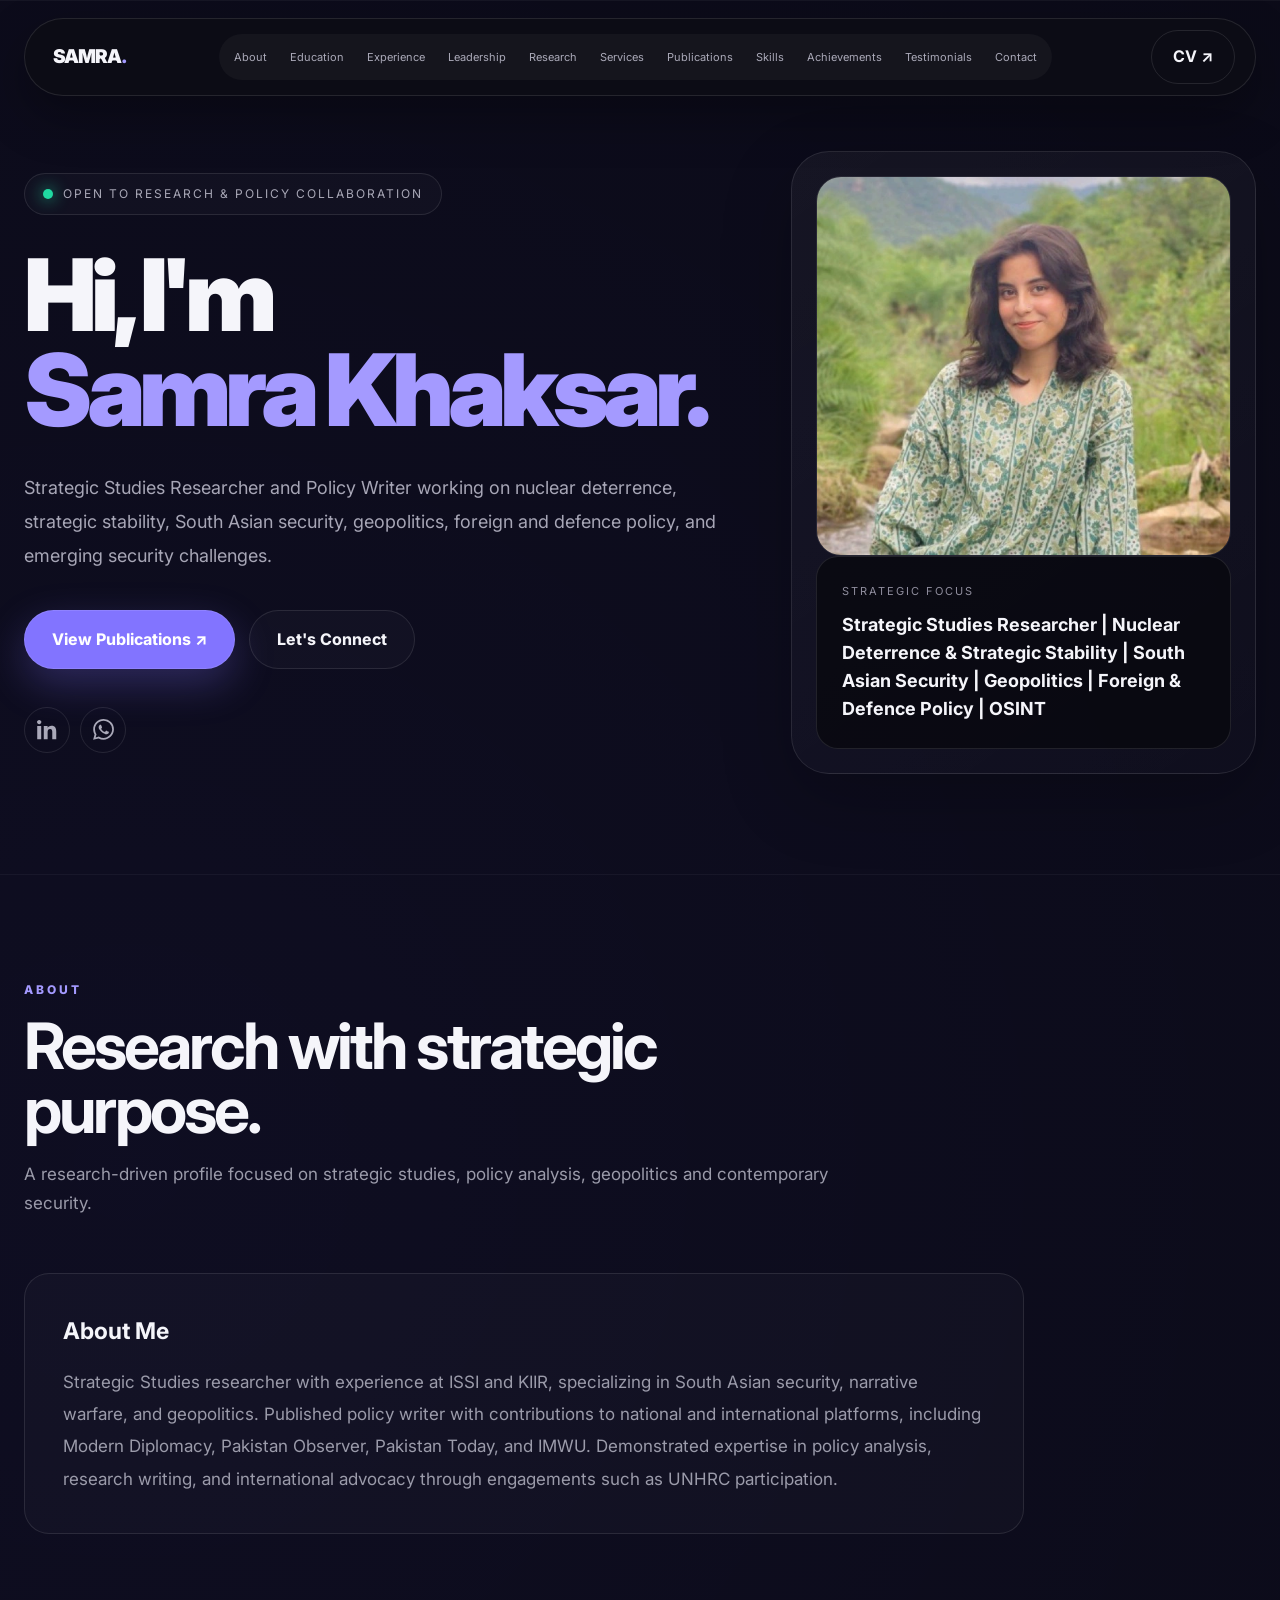
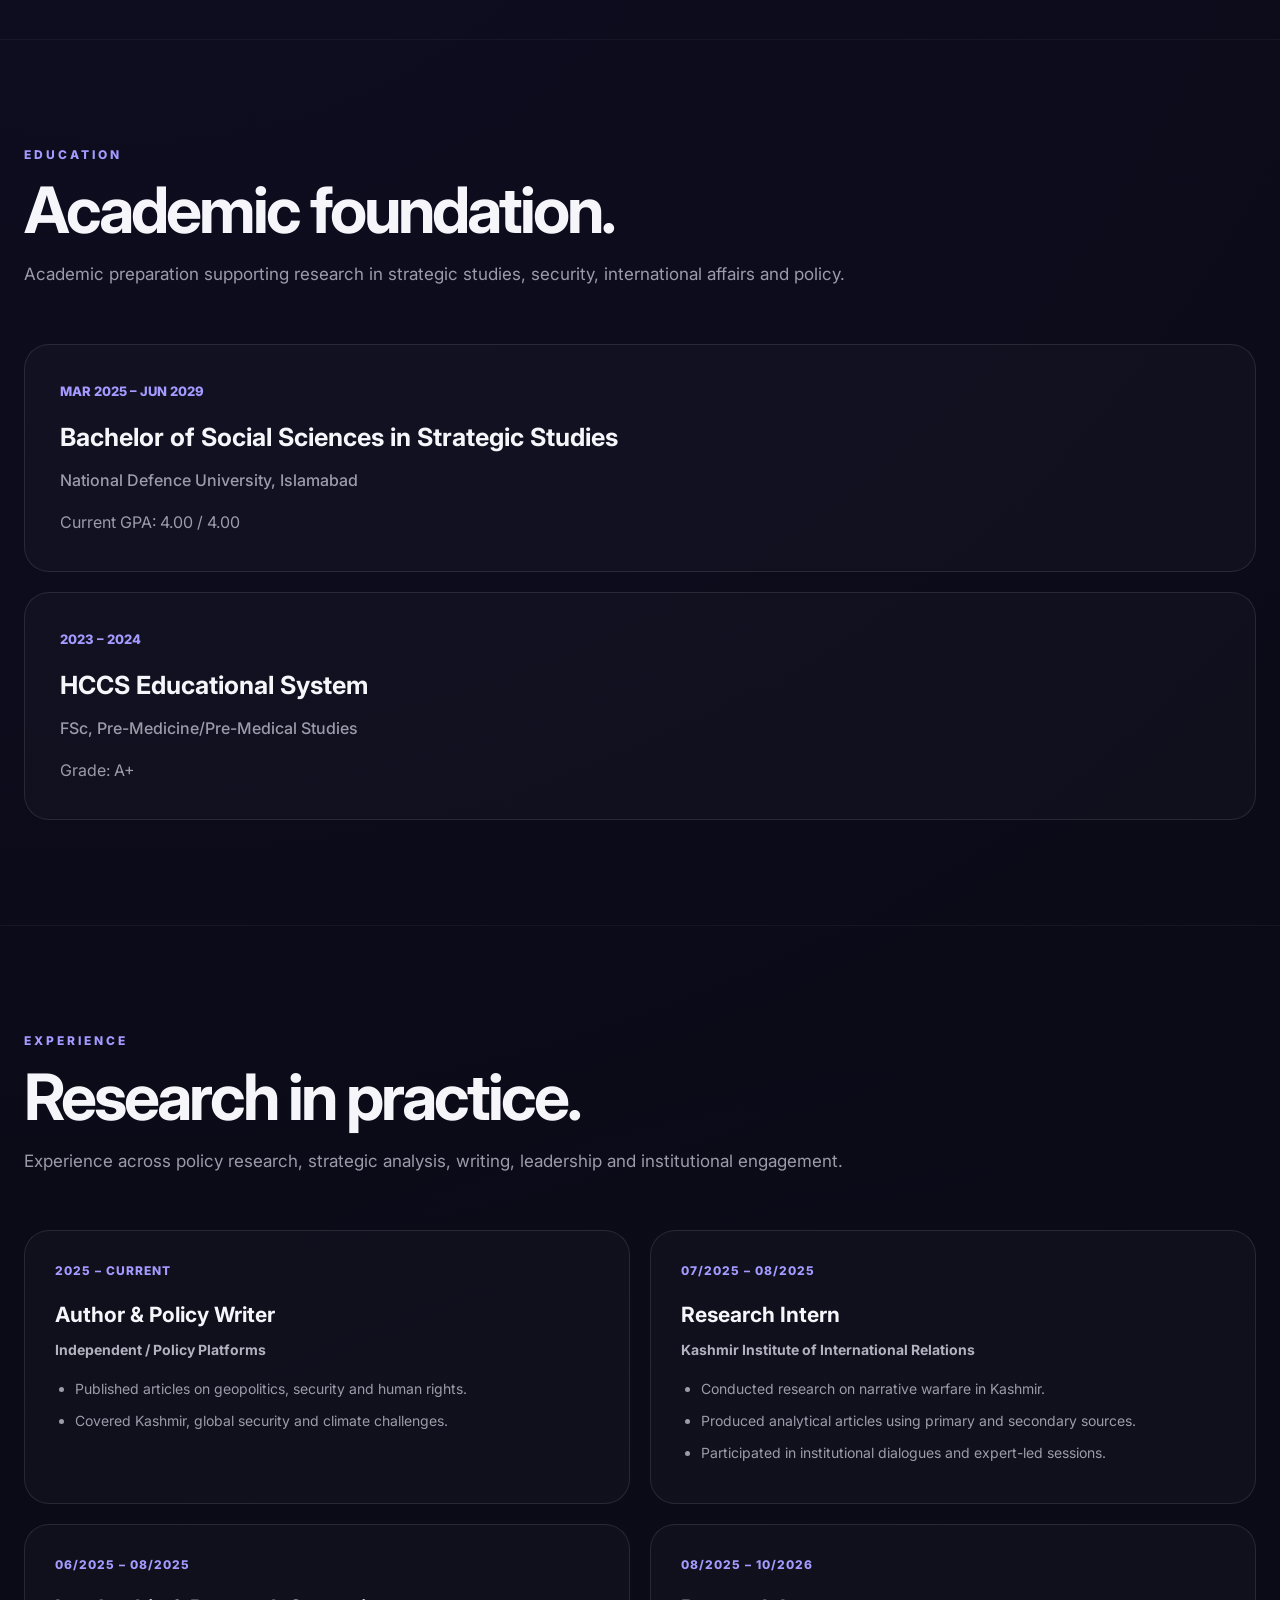
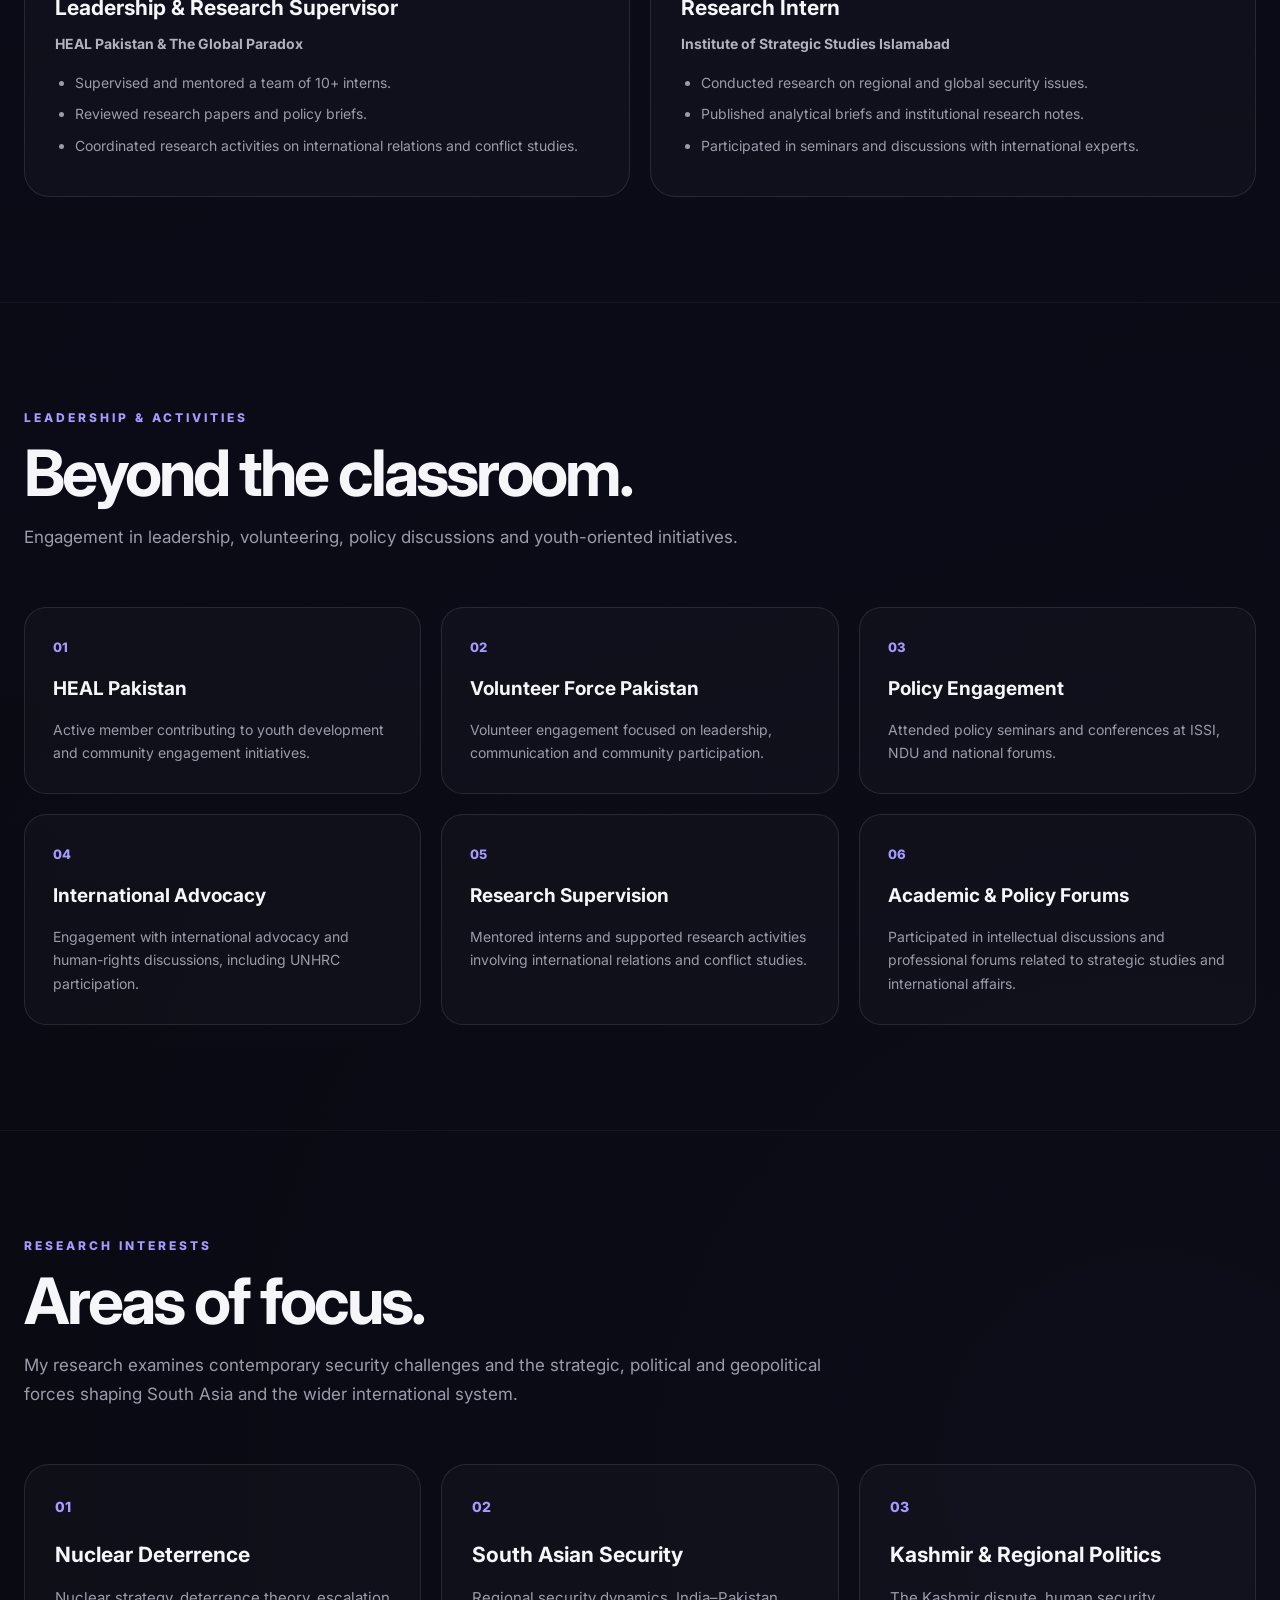
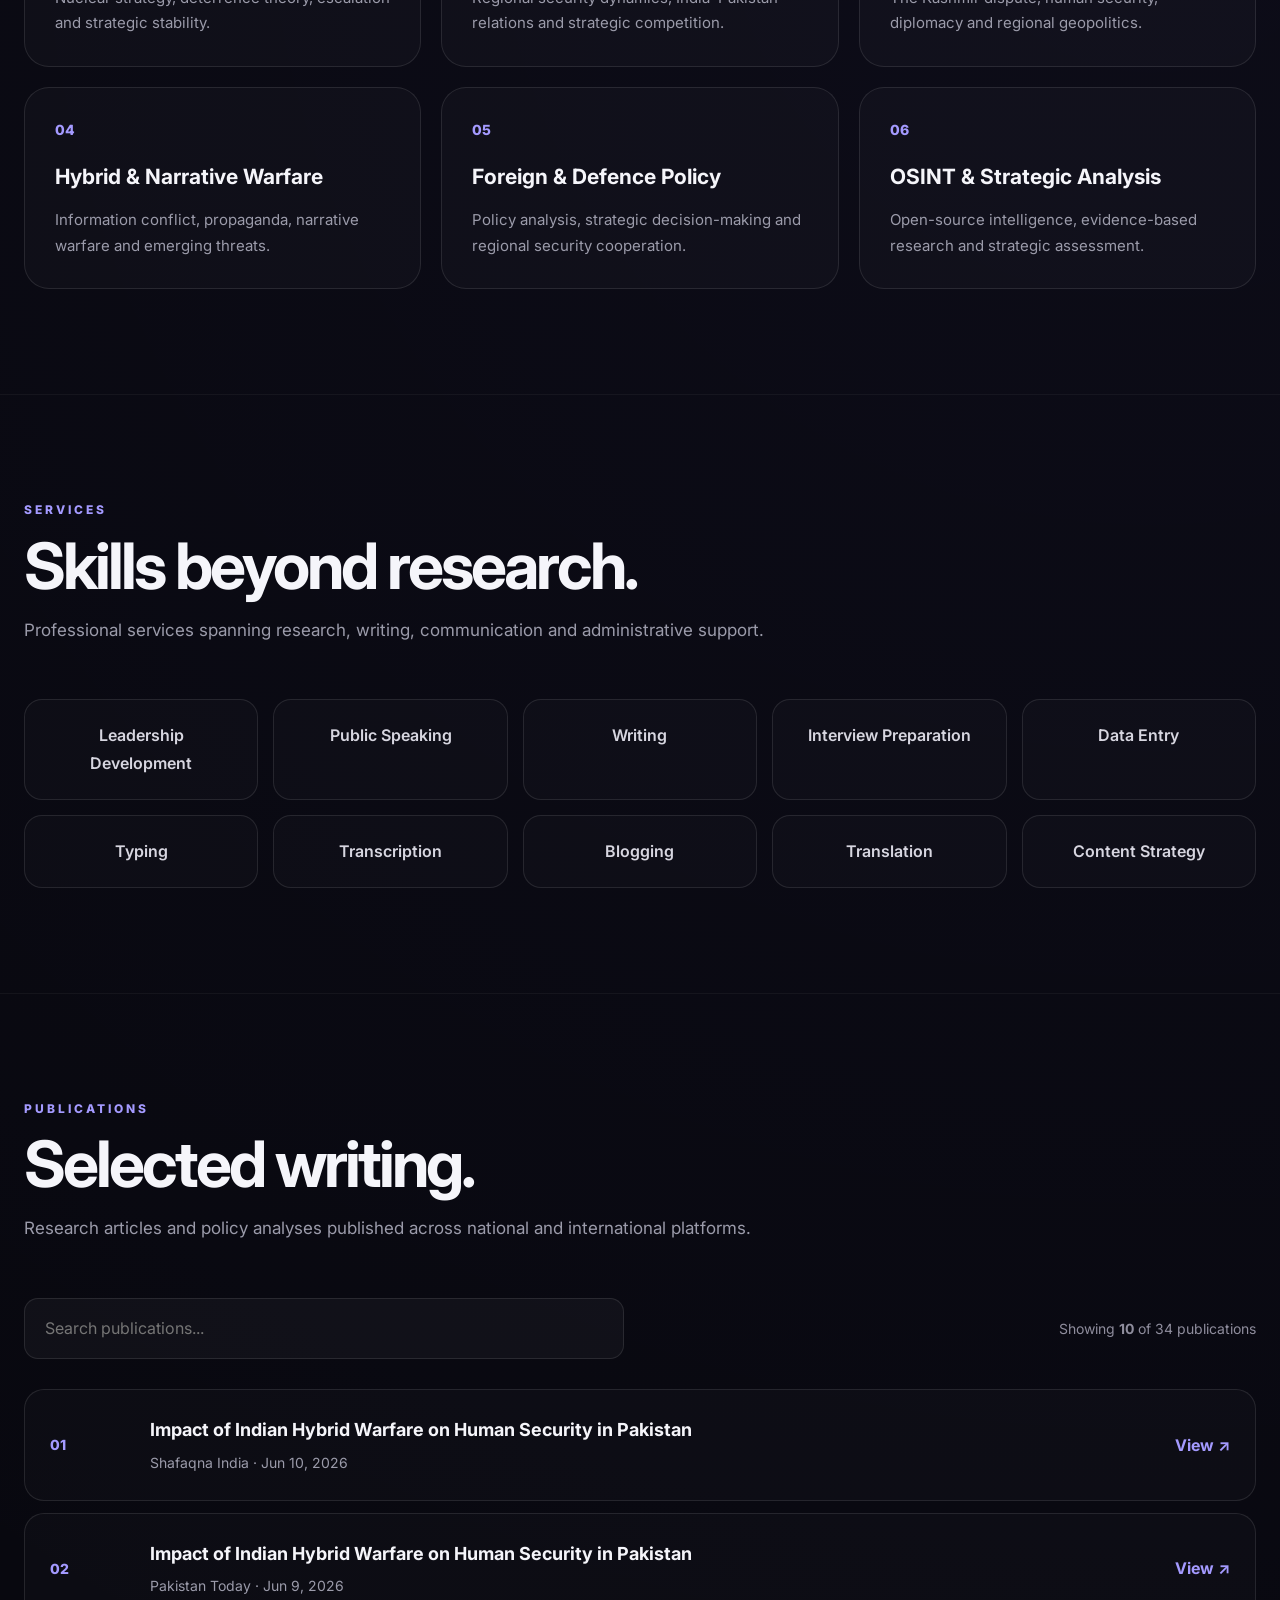
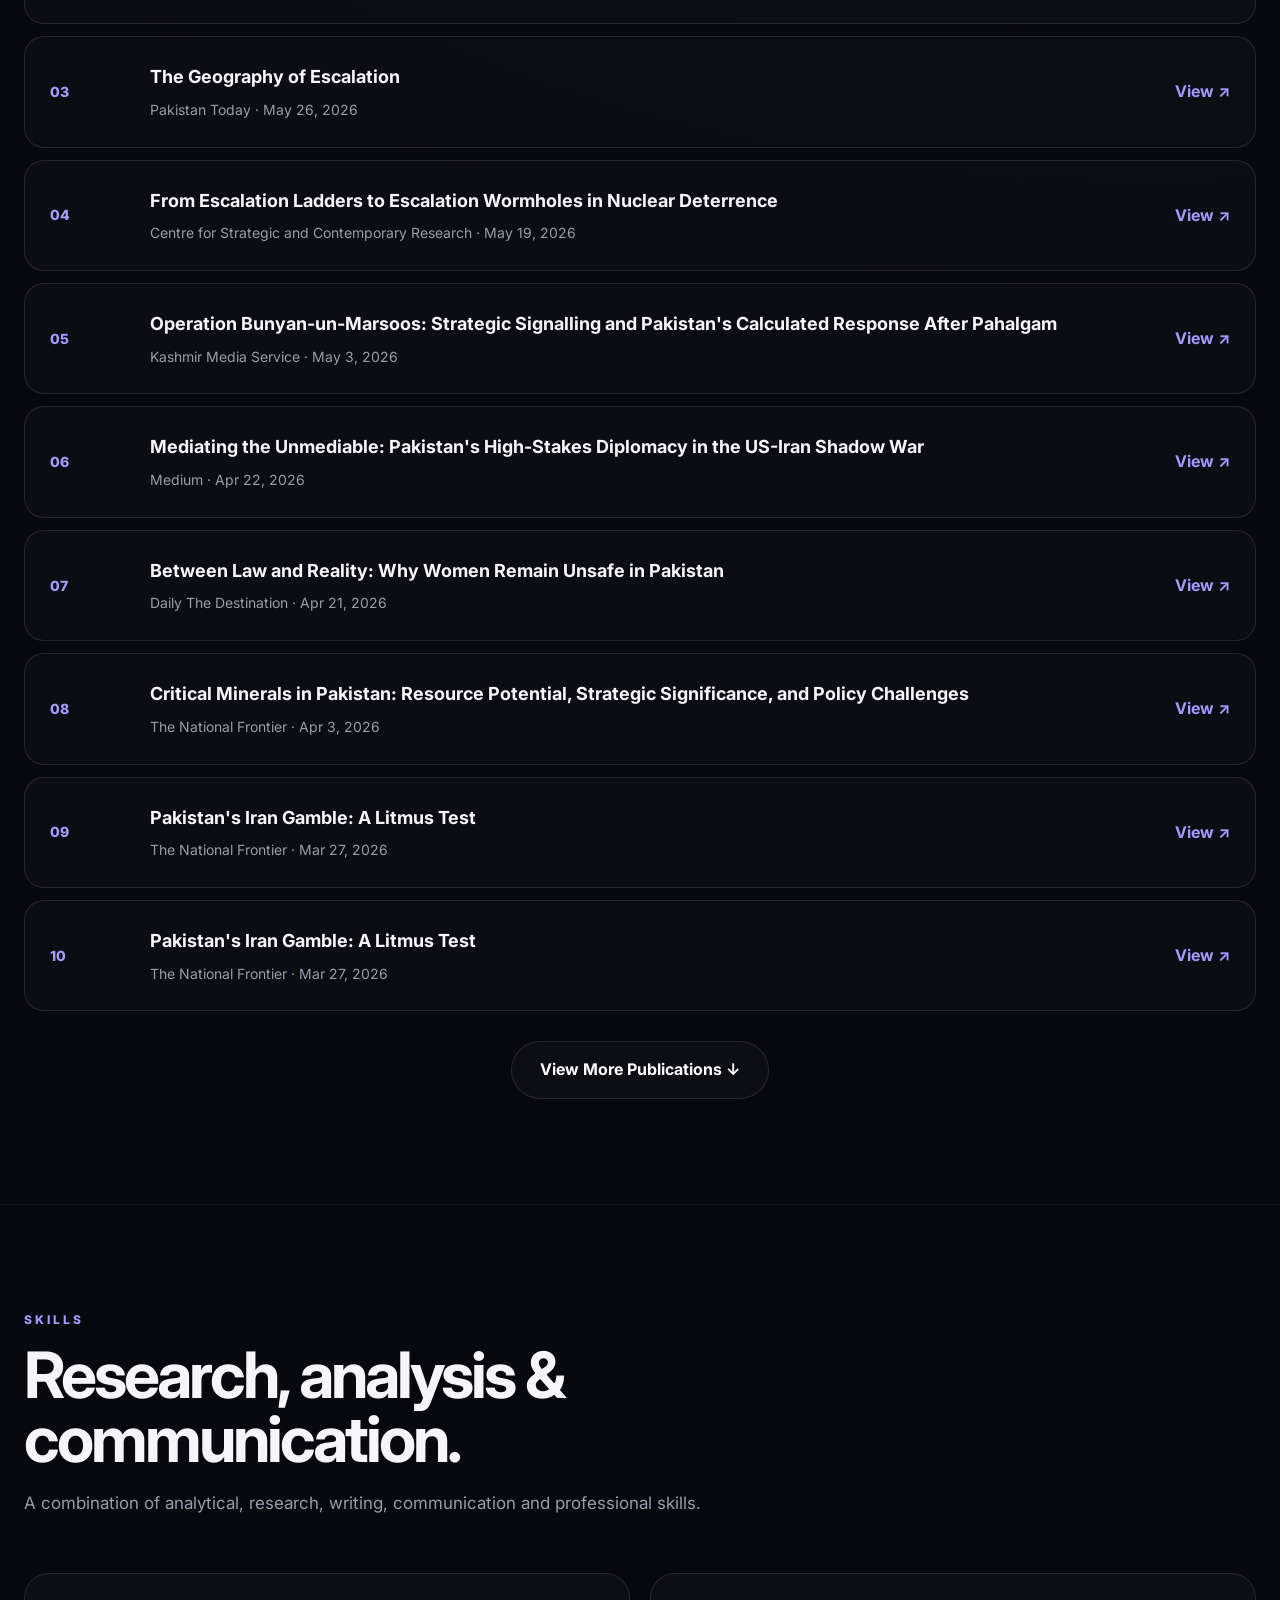
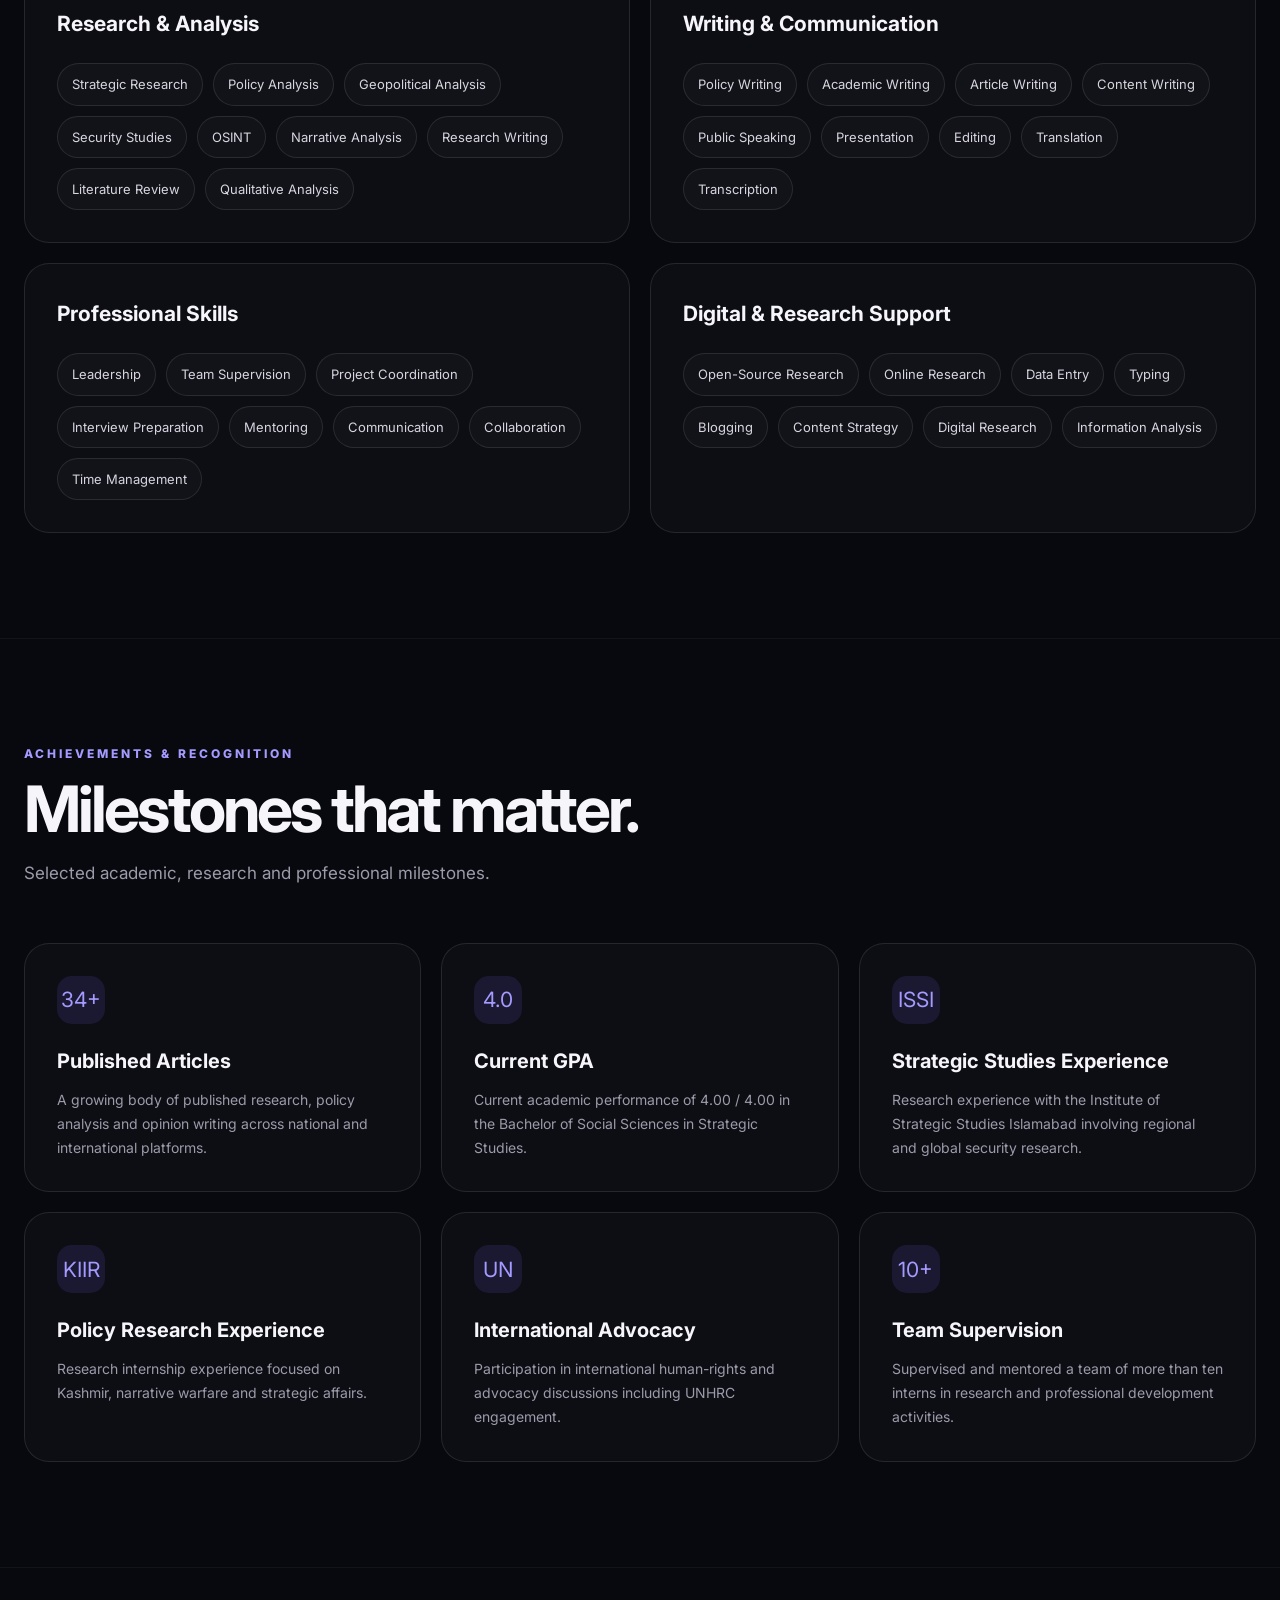
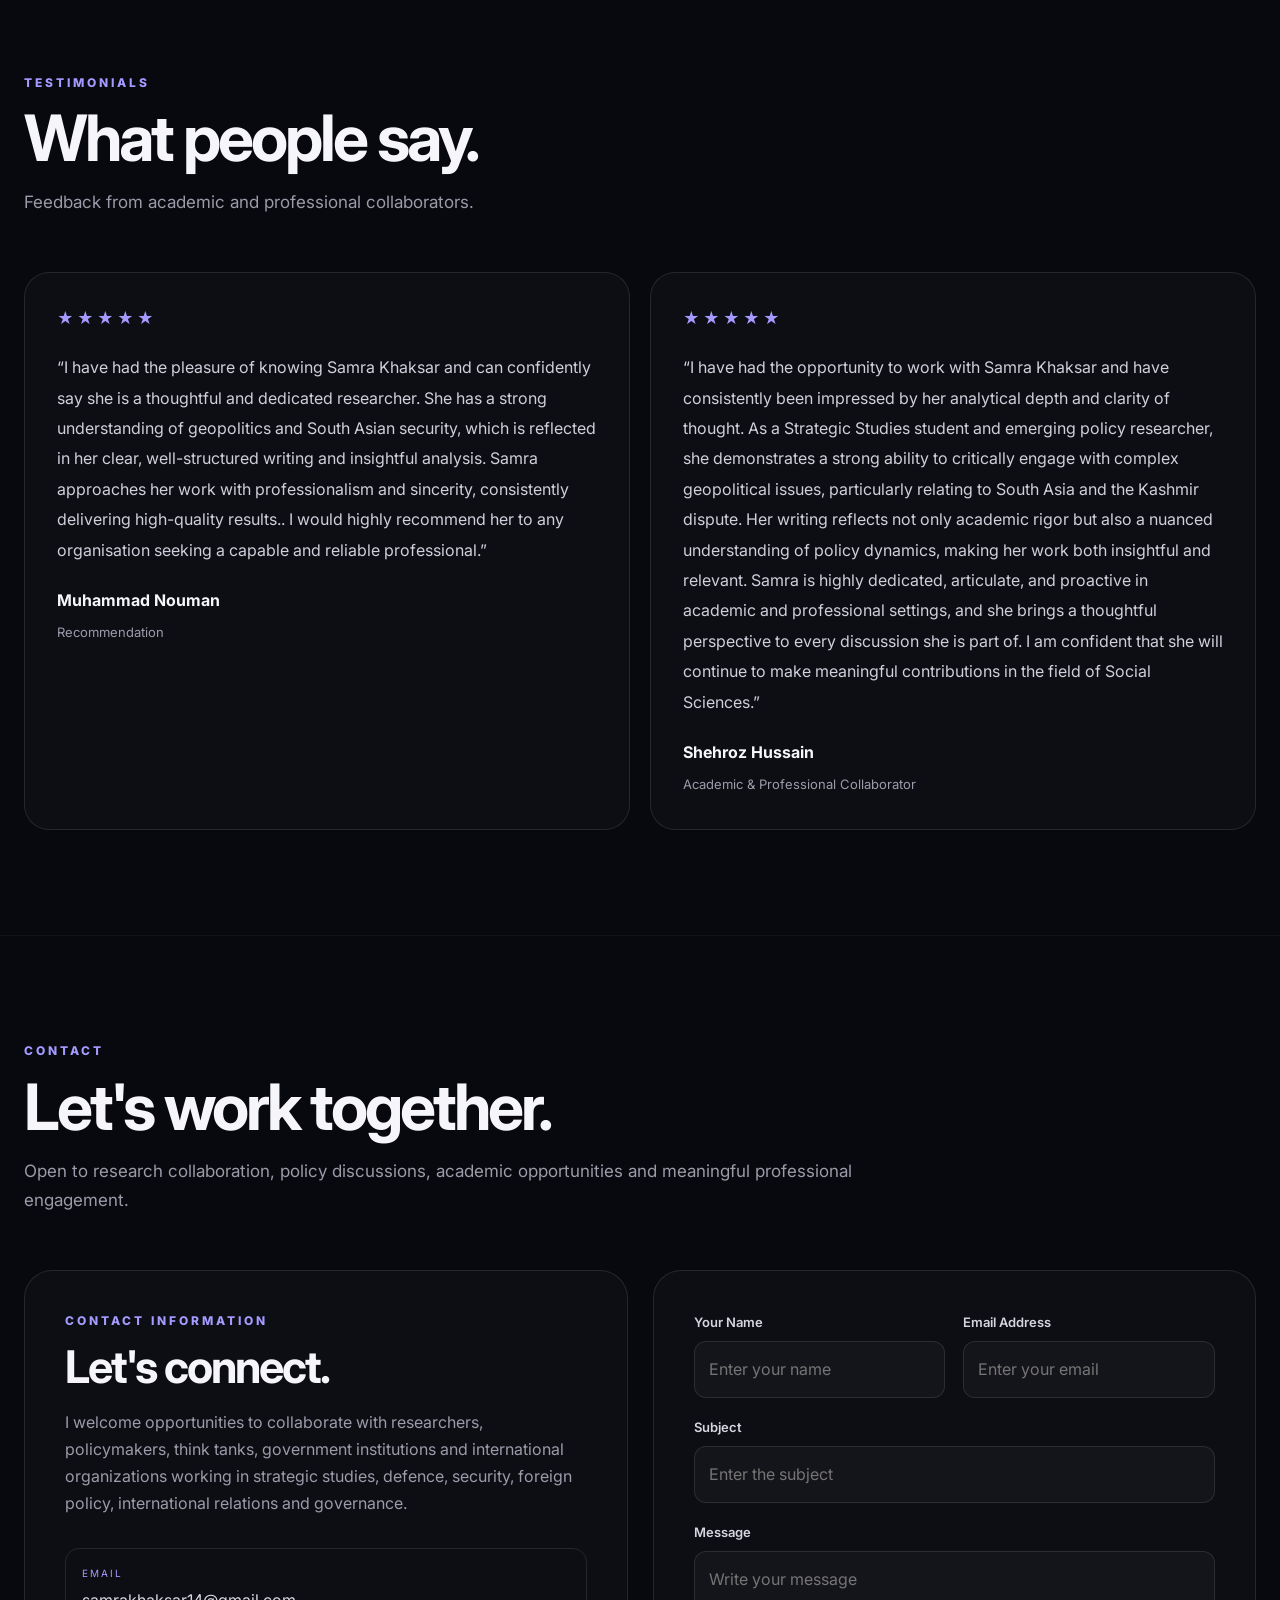
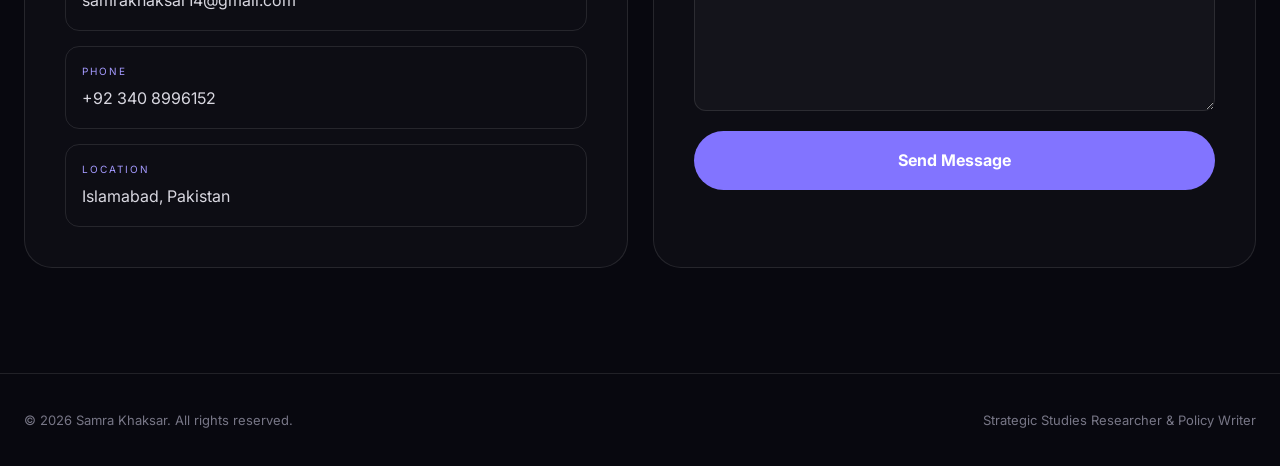
==== commit 6ebb0a4e: "Update index.html" ====
--- a/index.html
+++ b/index.html
@@ -5265,7 +5265,7 @@
                             reflected in her clear, well-structured writing and
                             insightful analysis. Samra approaches her work with
                             professionalism and sincerity, consistently
-                            delivering high-quality results.”
+                            delivering high-quality results.. I would highly recommend her to any organisation seeking a capable and reliable professional.”
 
                         </p>
 
@@ -5288,14 +5288,11 @@
 
                         <p>
 
-                            “I have had the opportunity to work with Samra
-                            Khaksar and have consistently been impressed by her
-                            analytical depth and clarity of thought. As a
-                            Strategic Studies student and emerging policy
-                            researcher, she demonstrates a strong ability to
-                            critically engage with complex geopolitical issues,
-                            particularly relating to South Asia and the Kashmir
-                            dispute.”
+                            “I have had the opportunity to work with Samra Khaksar and have consistently been impressed by her analytical depth and clarity of thought. As a Strategic Studies student and emerging policy researcher, she demonstrates a strong ability to critically engage with complex geopolitical issues, particularly relating to South Asia and the Kashmir dispute.
+
+Her writing reflects not only academic rigor but also a nuanced understanding of policy dynamics, making her work both insightful and relevant. Samra is highly dedicated, articulate, and proactive in academic and professional settings, and she brings a thoughtful perspective to every discussion she is part of.
+
+I am confident that she will continue to make meaningful contributions in the field of Social Sciences.”
 
                         </p>
 
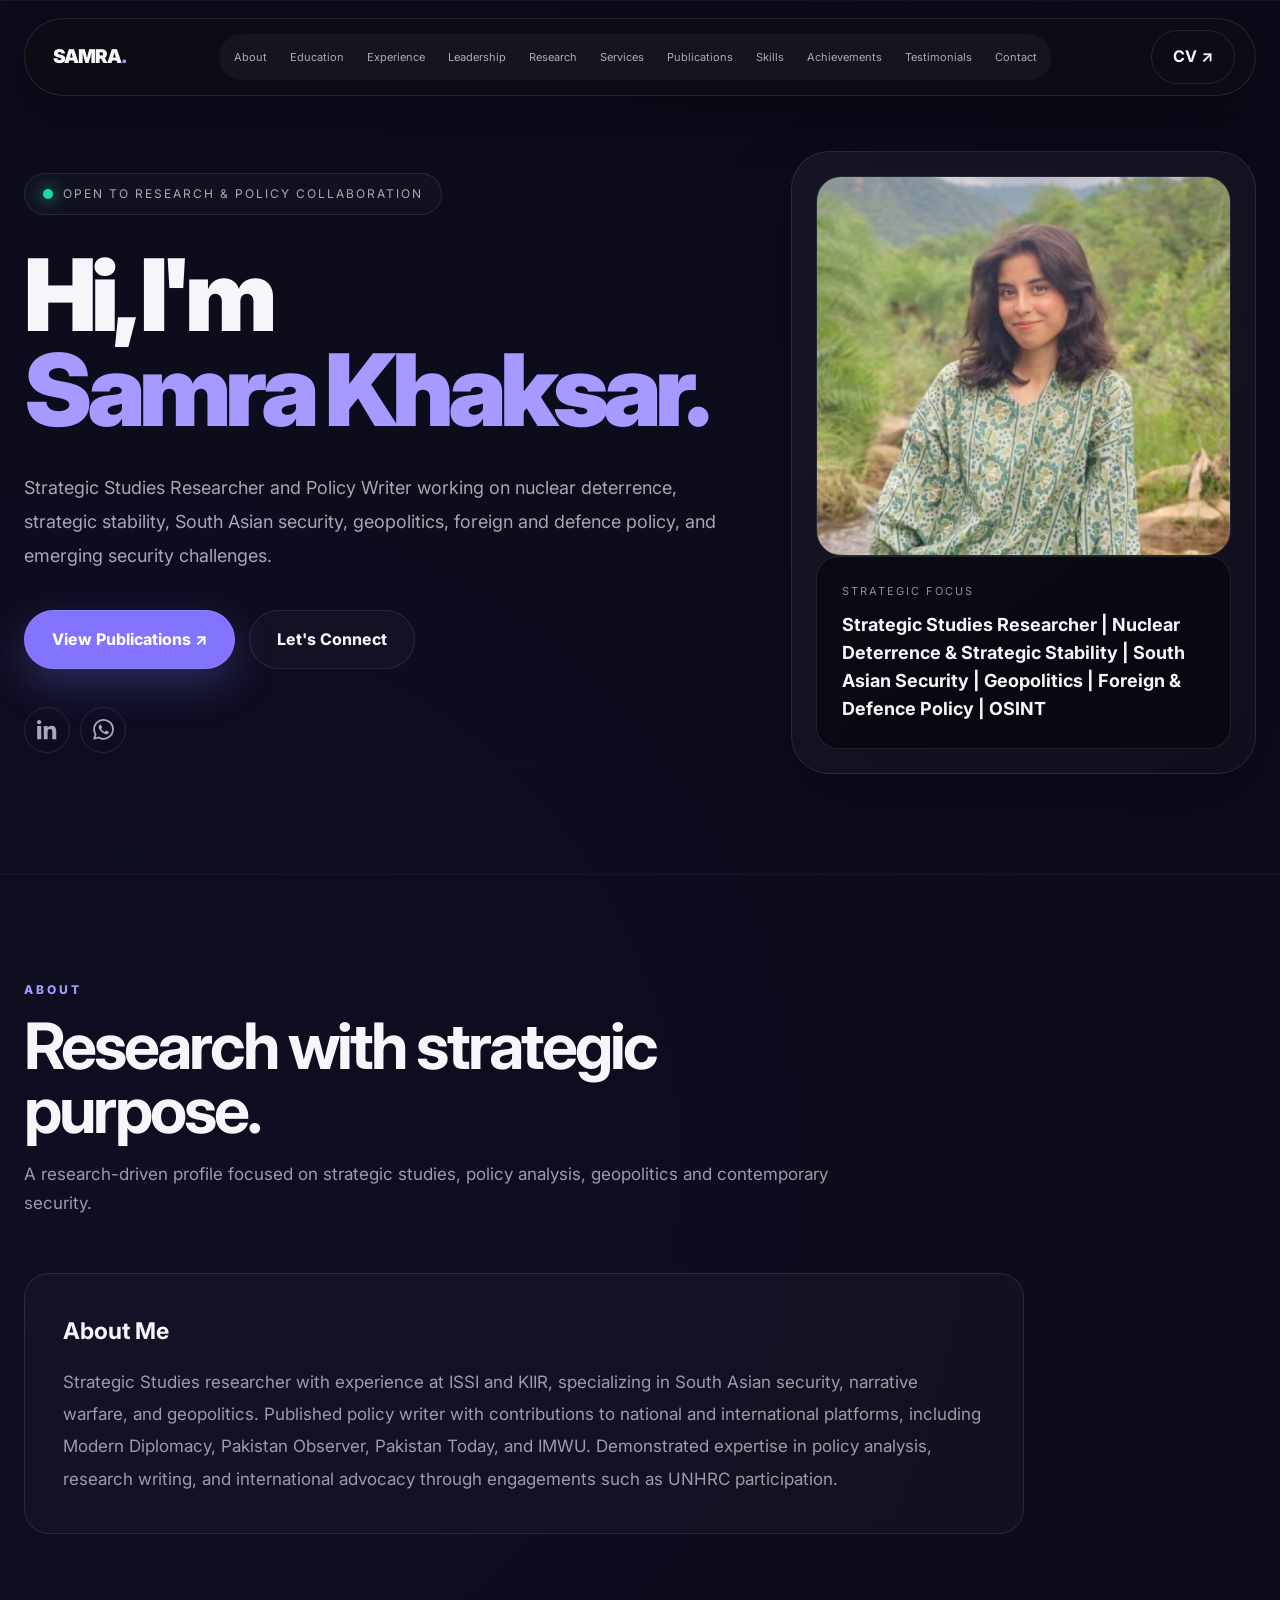
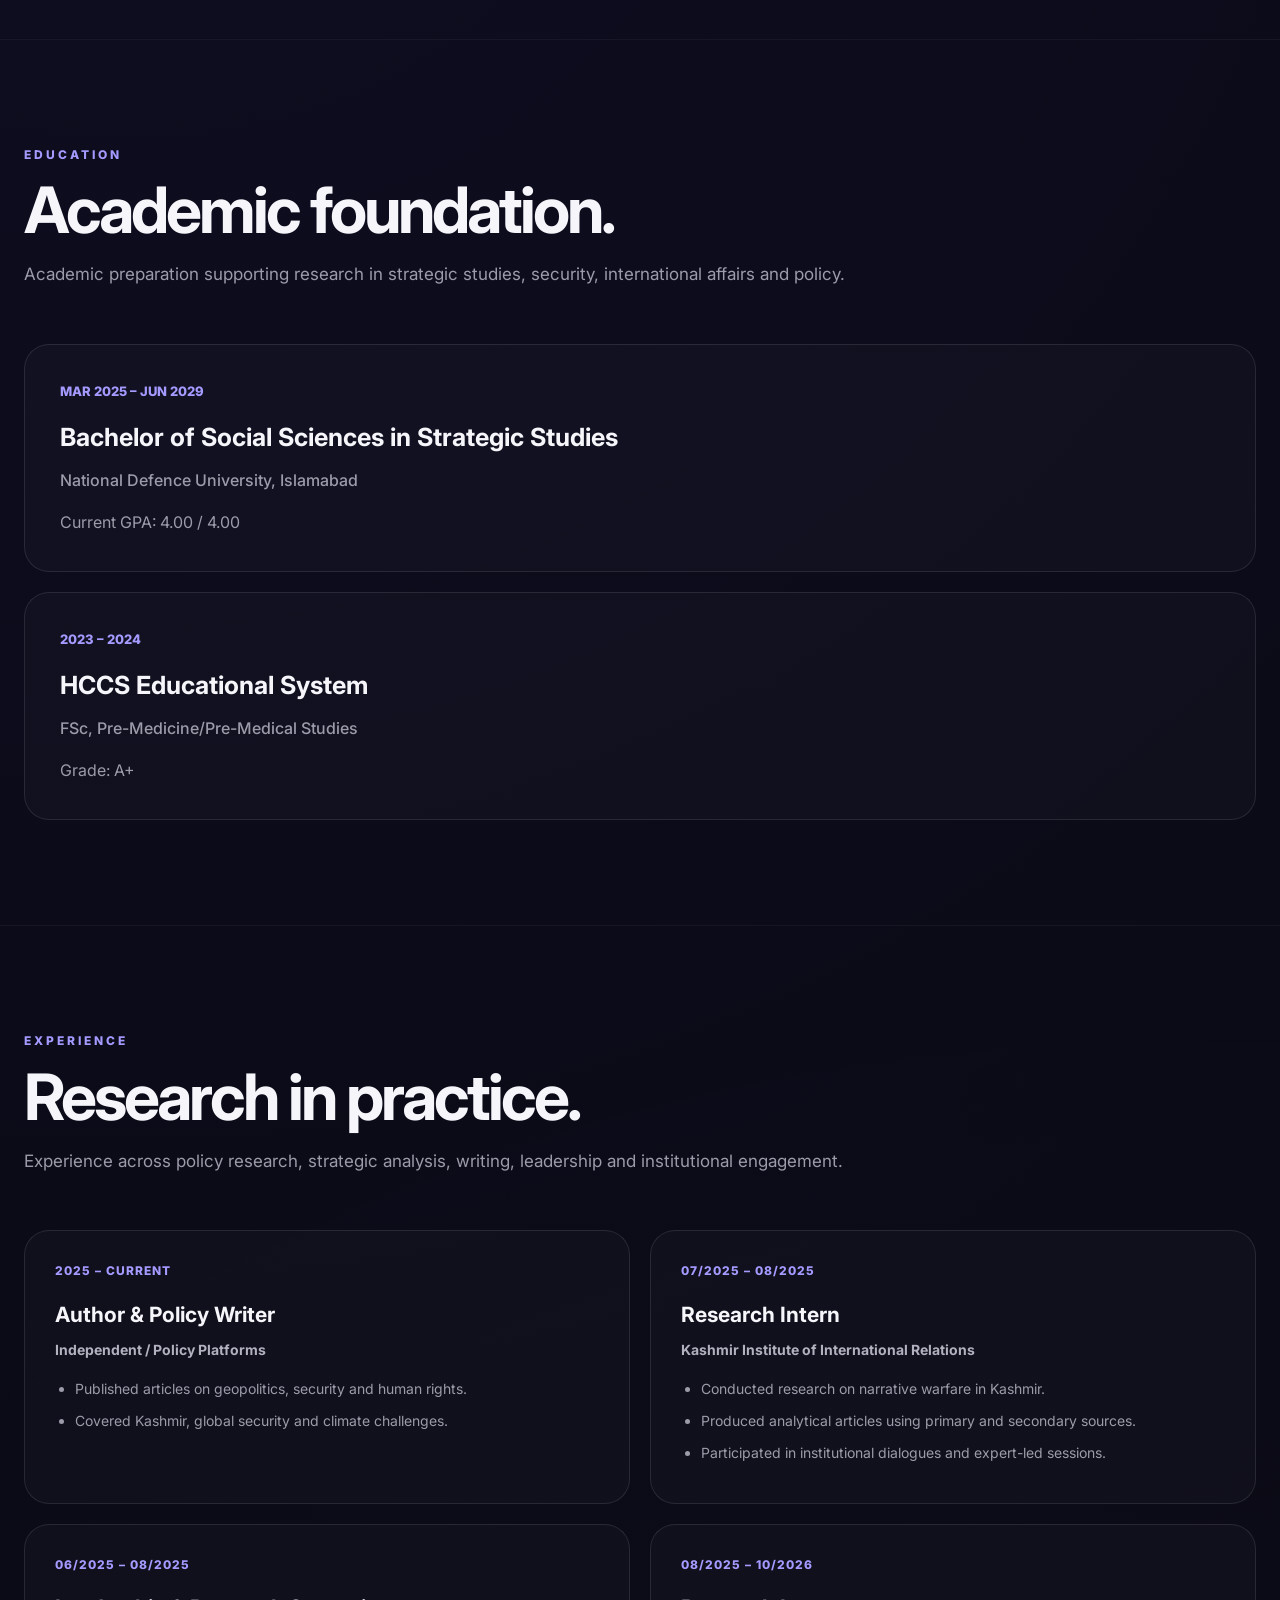
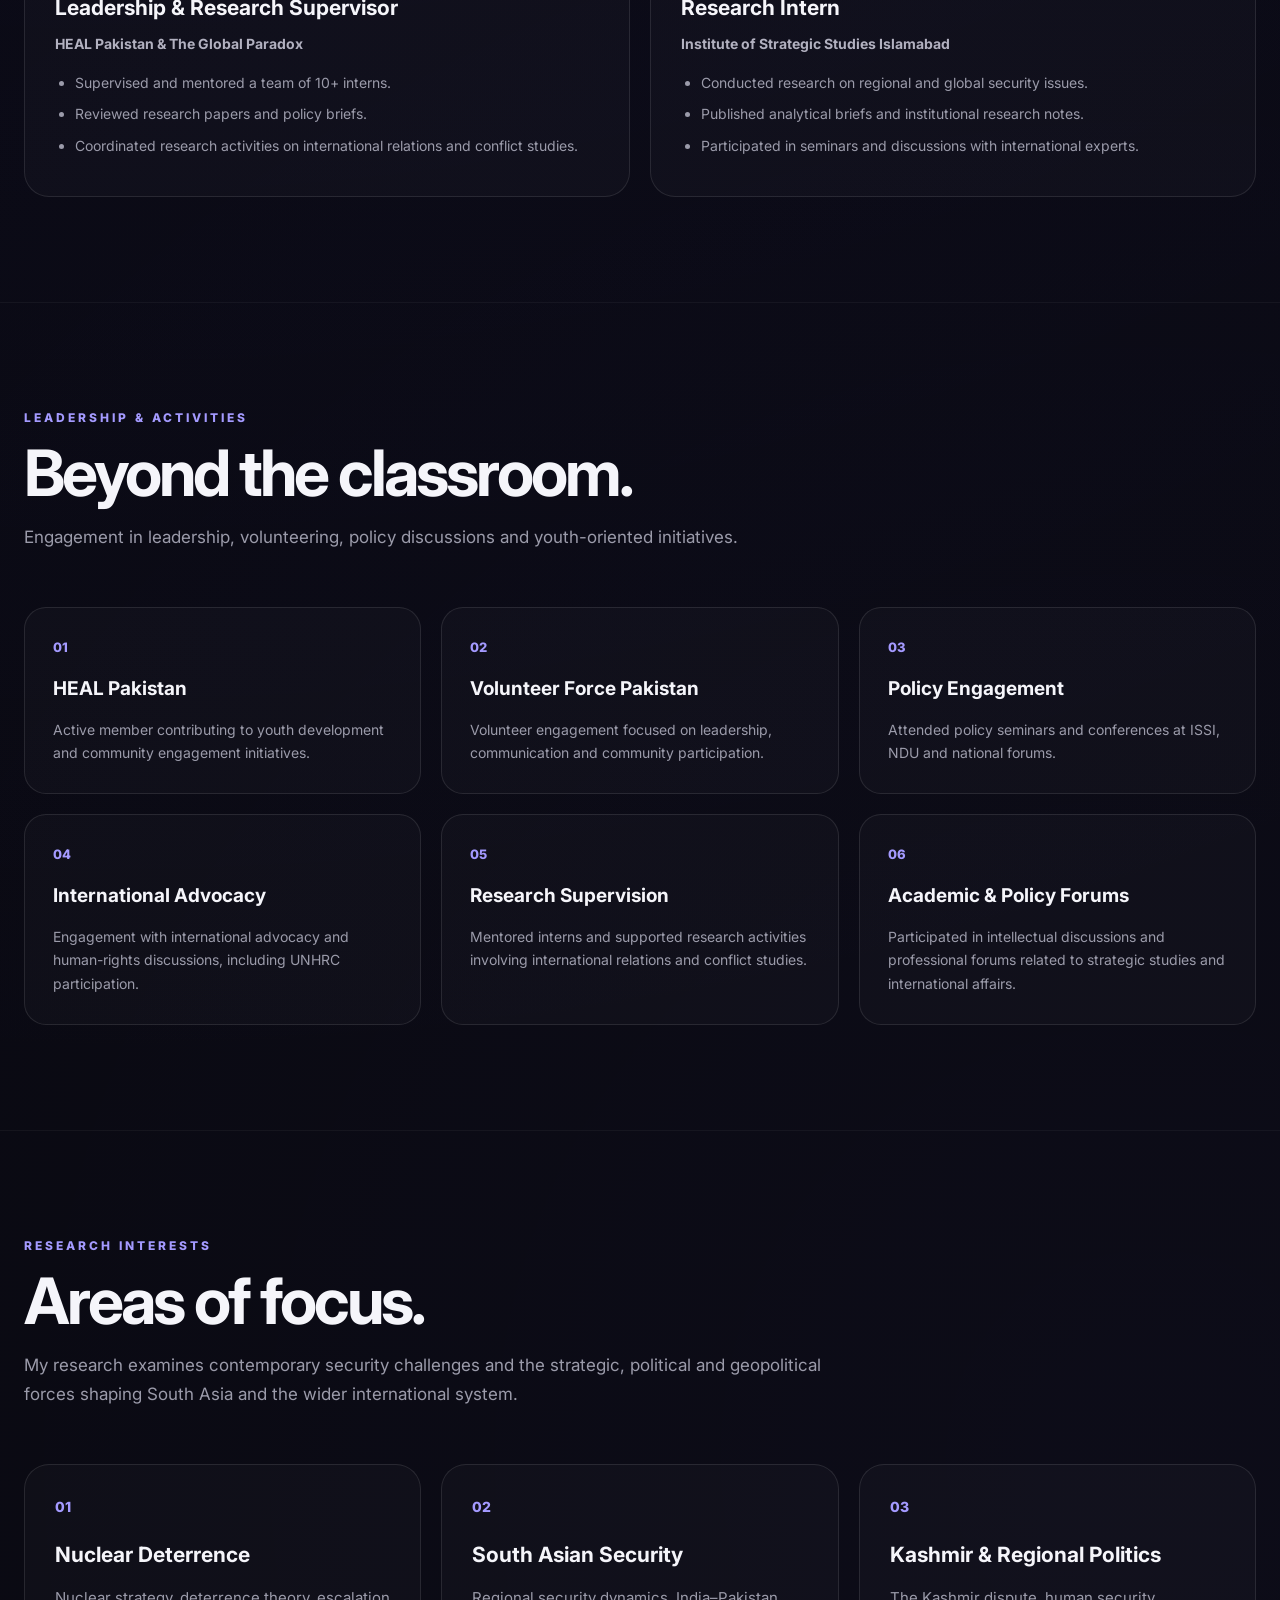
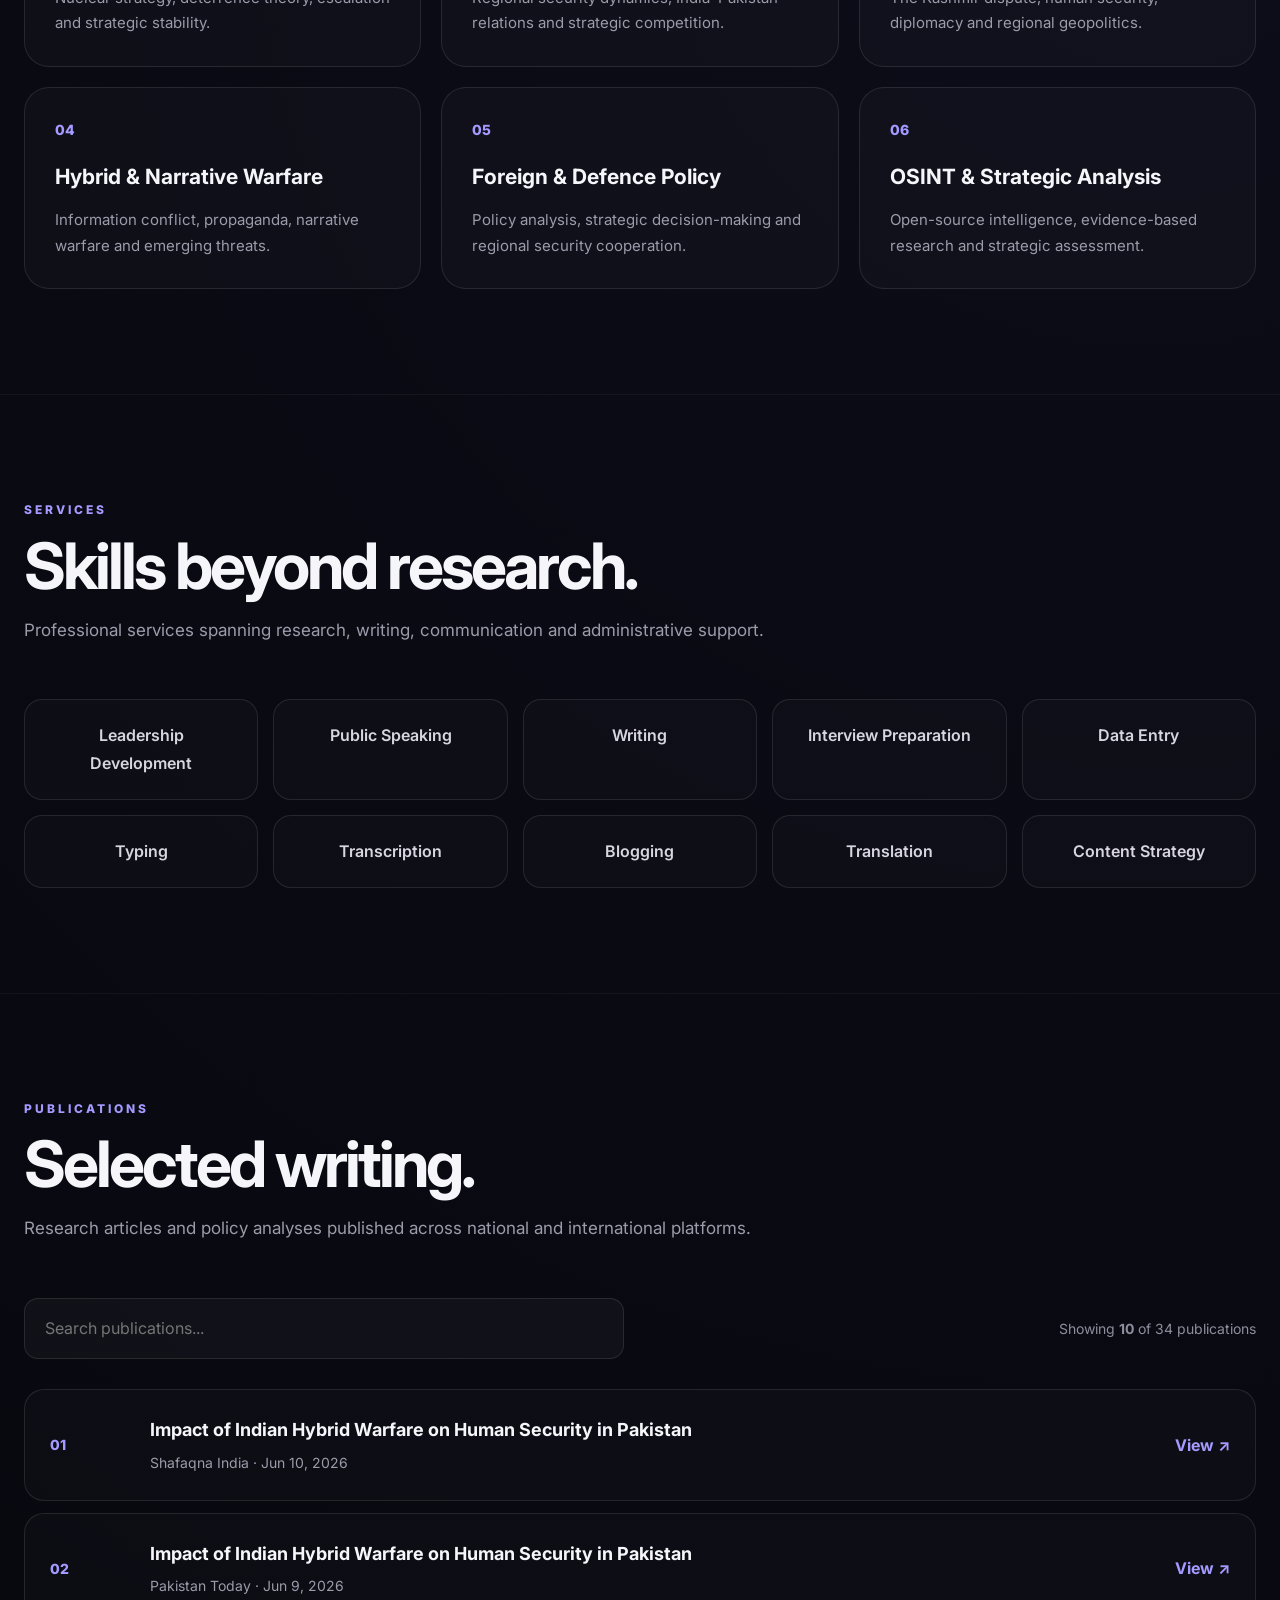
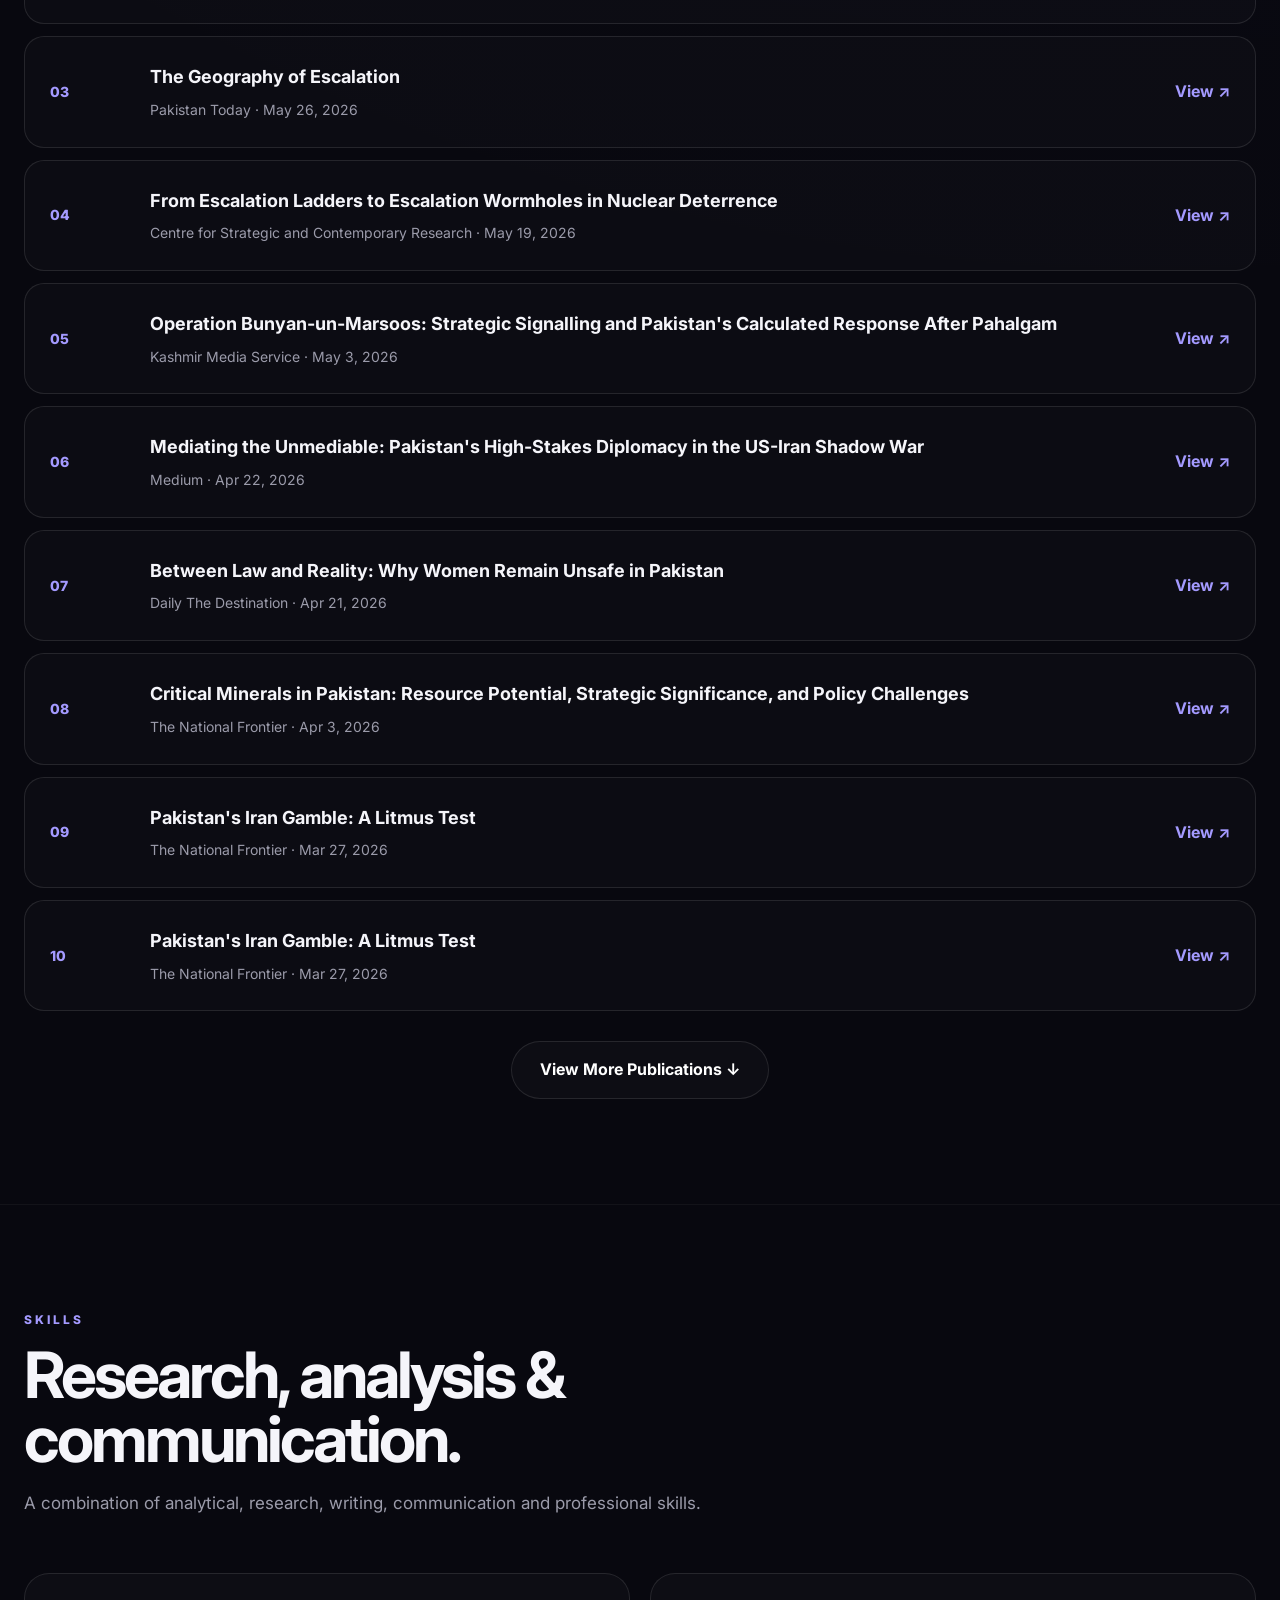
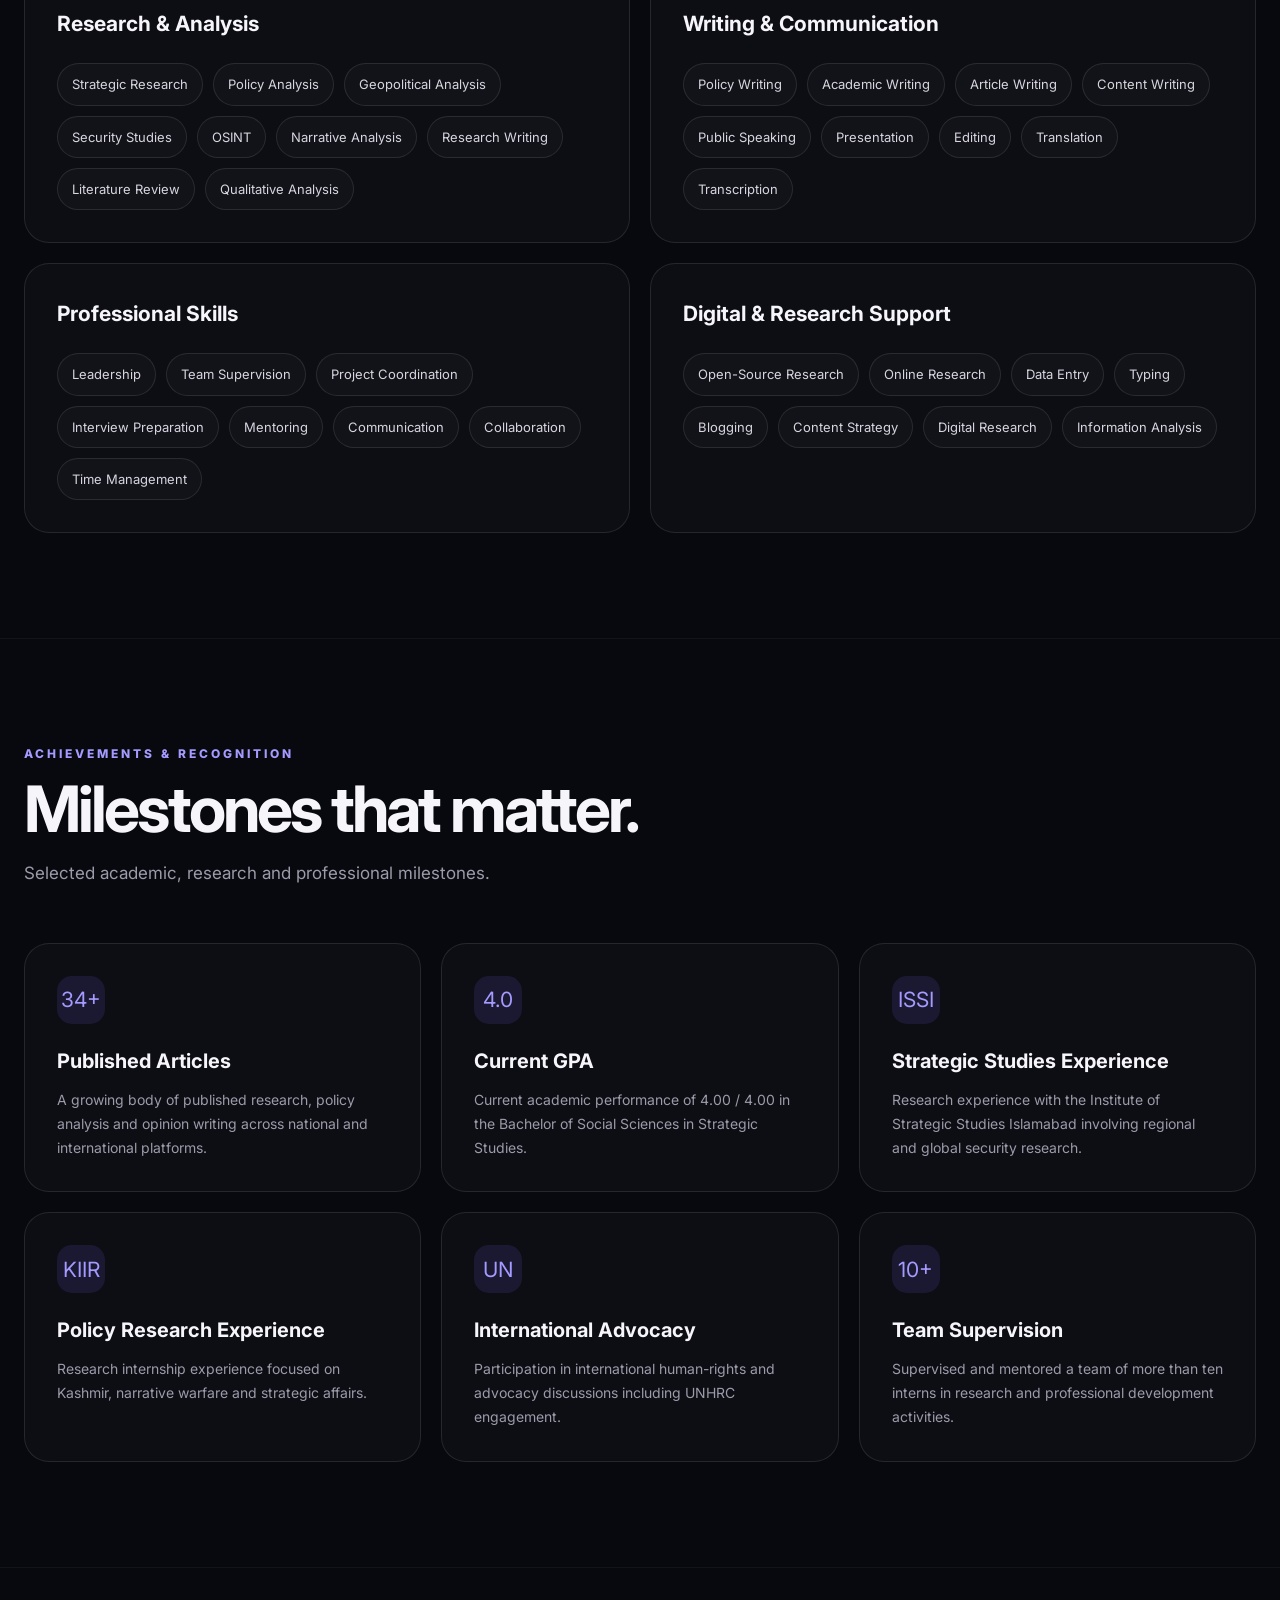
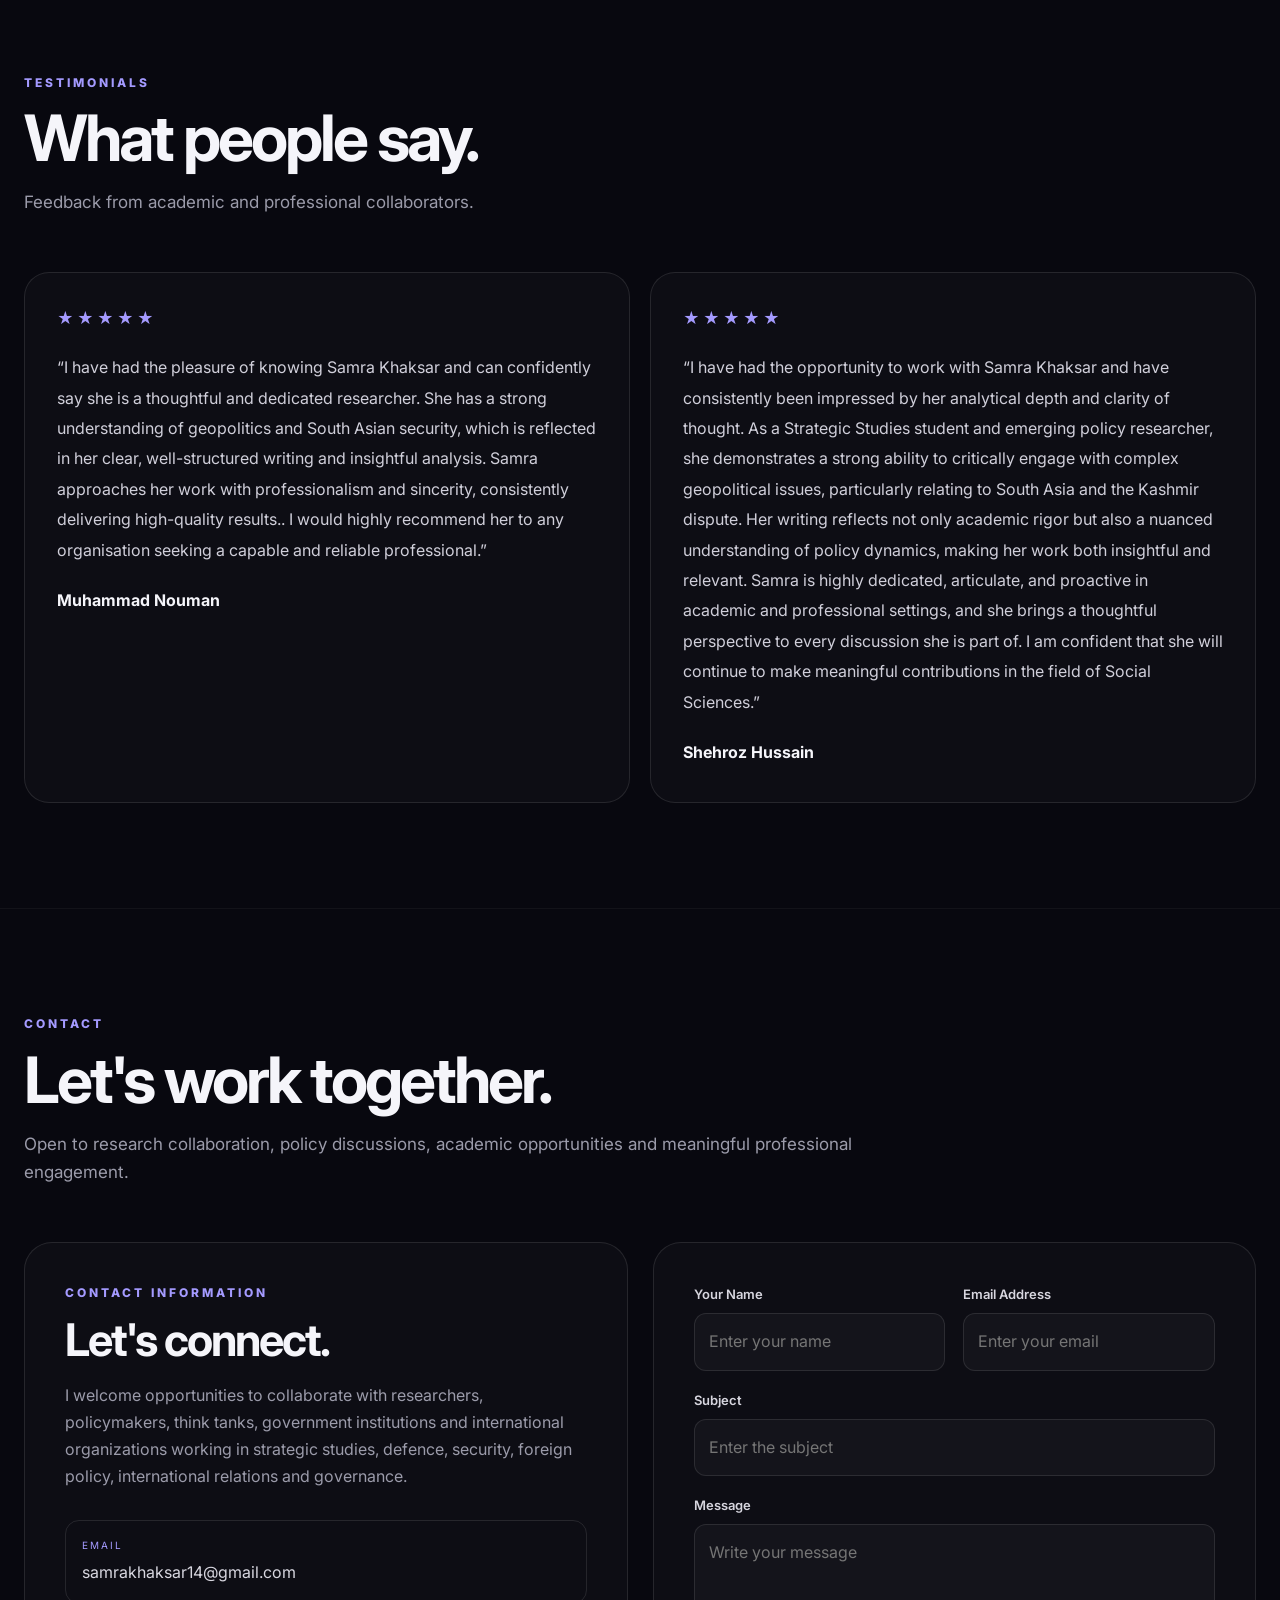
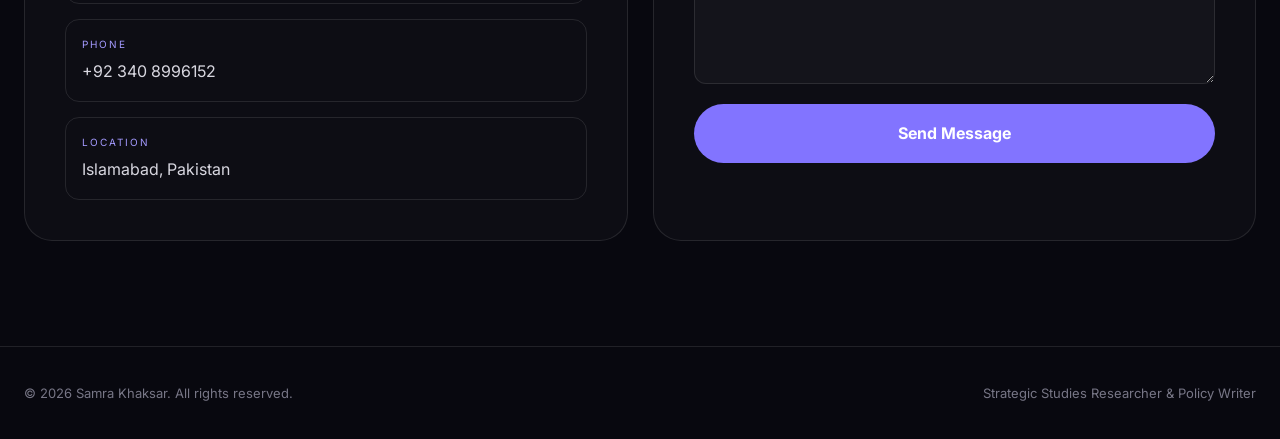
==== commit 13f353d9: "Remove text from recommendation and collaborator sections Removed text from recommendation and colla" ====
--- a/index.html
+++ b/index.html
@@ -5274,7 +5274,7 @@
                         </strong>
 
                         <span>
-                            Recommendation
+                            
                         </span>
 
                     </div>
@@ -5301,7 +5301,7 @@
                         </strong>
 
                         <span>
-                            Academic & Professional Collaborator
+                           
                         </span>
 
                     </div>
